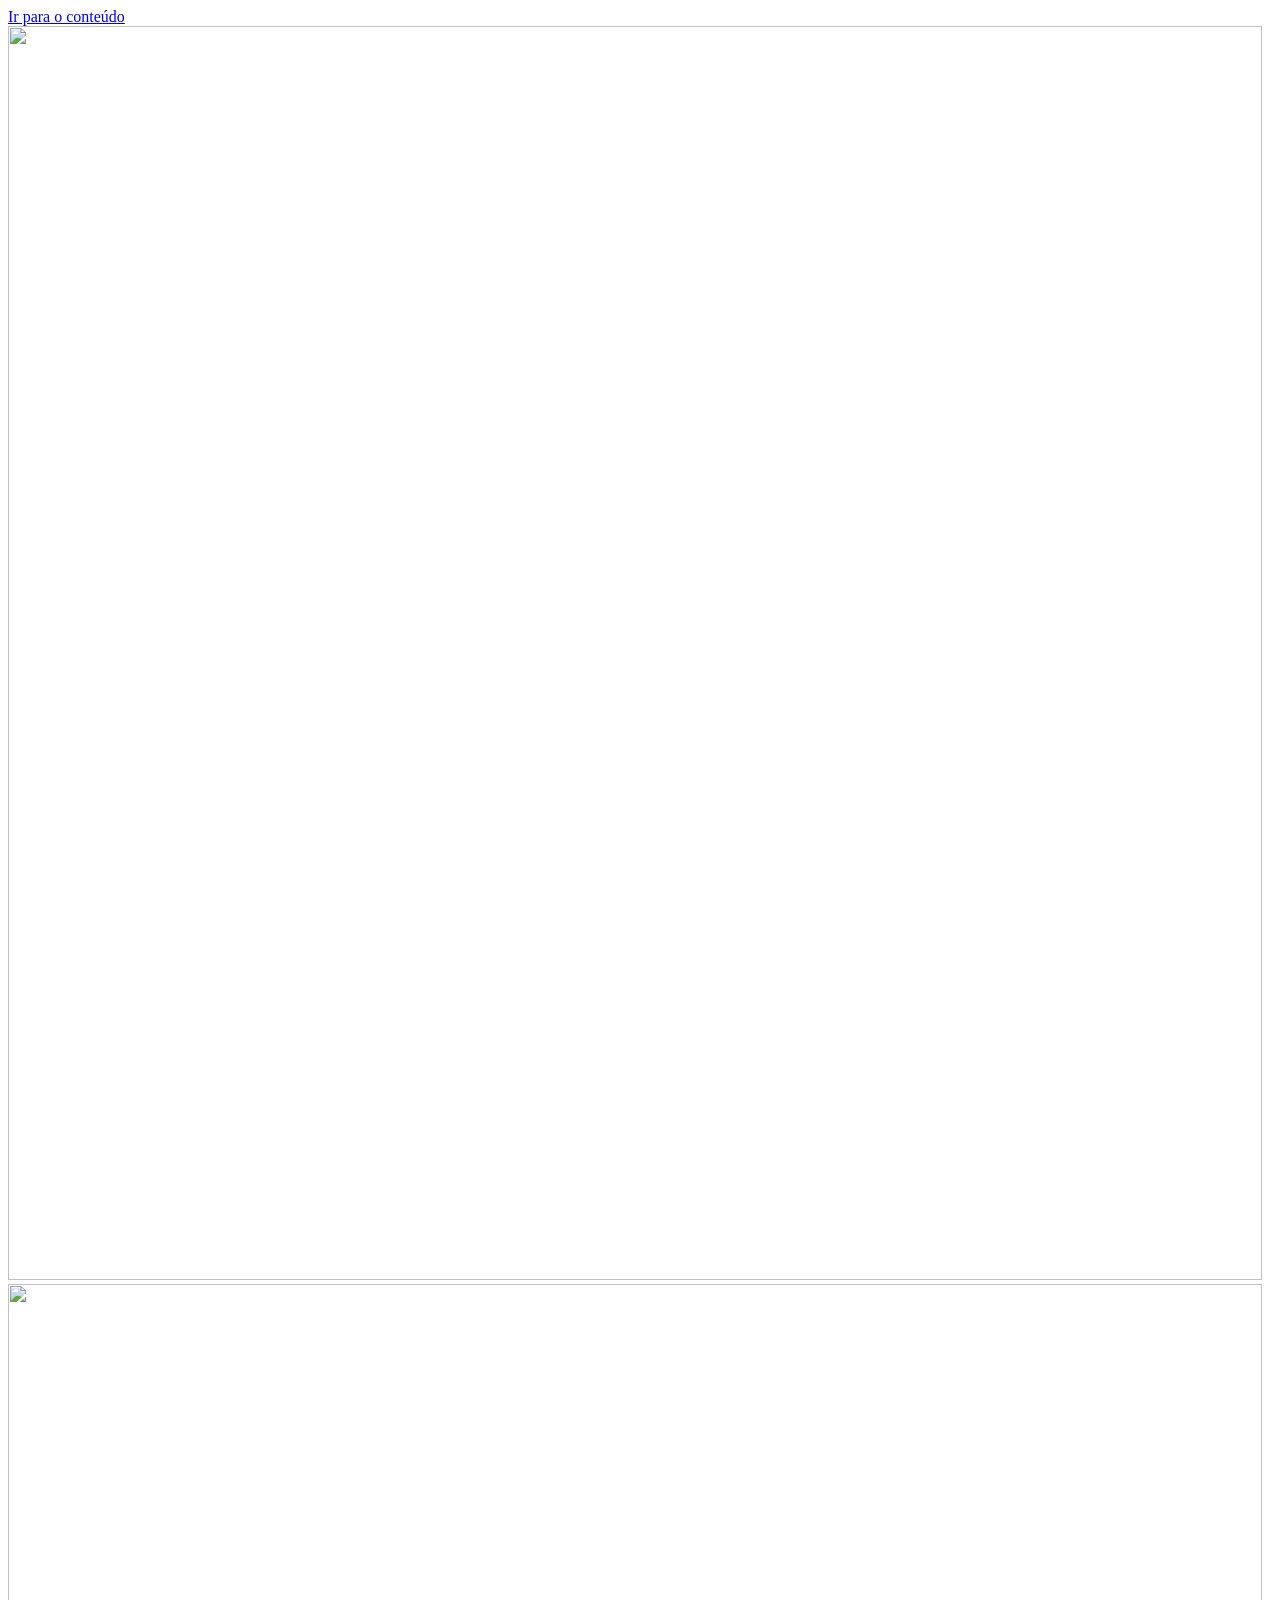
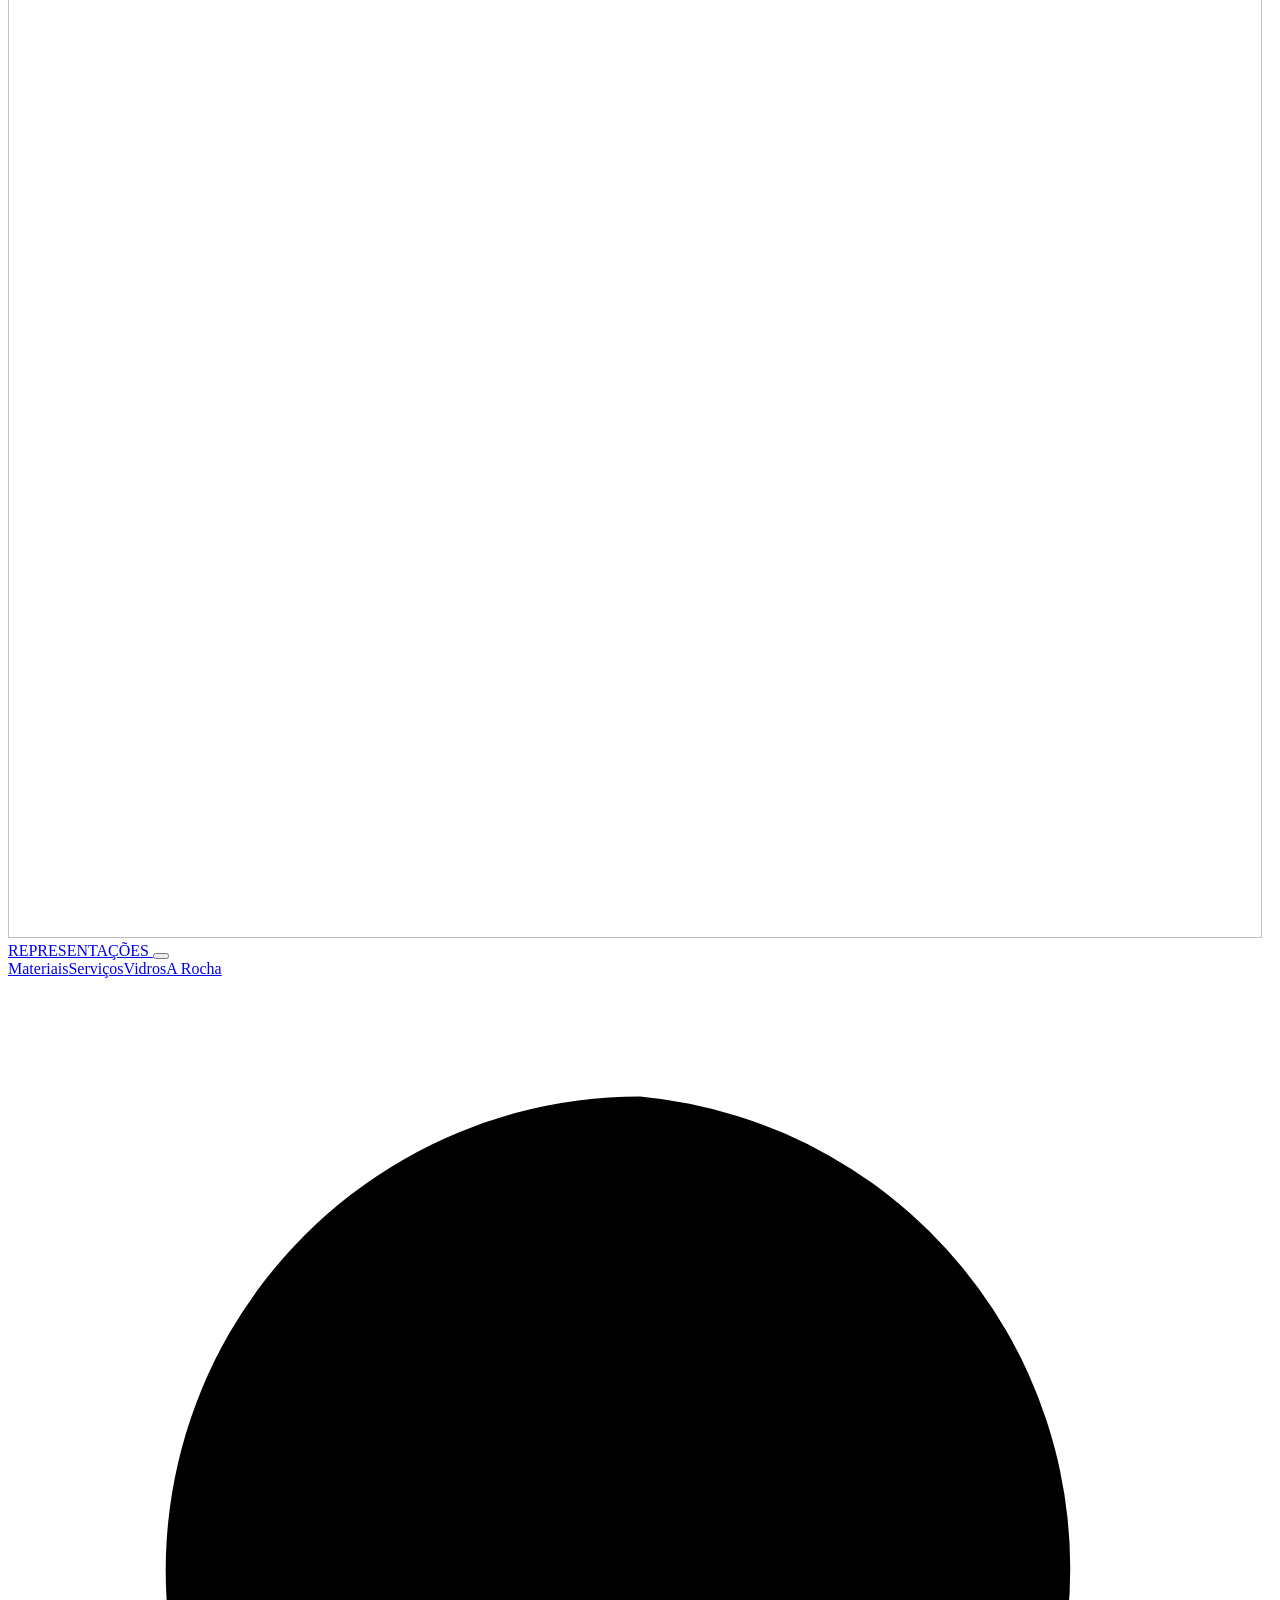
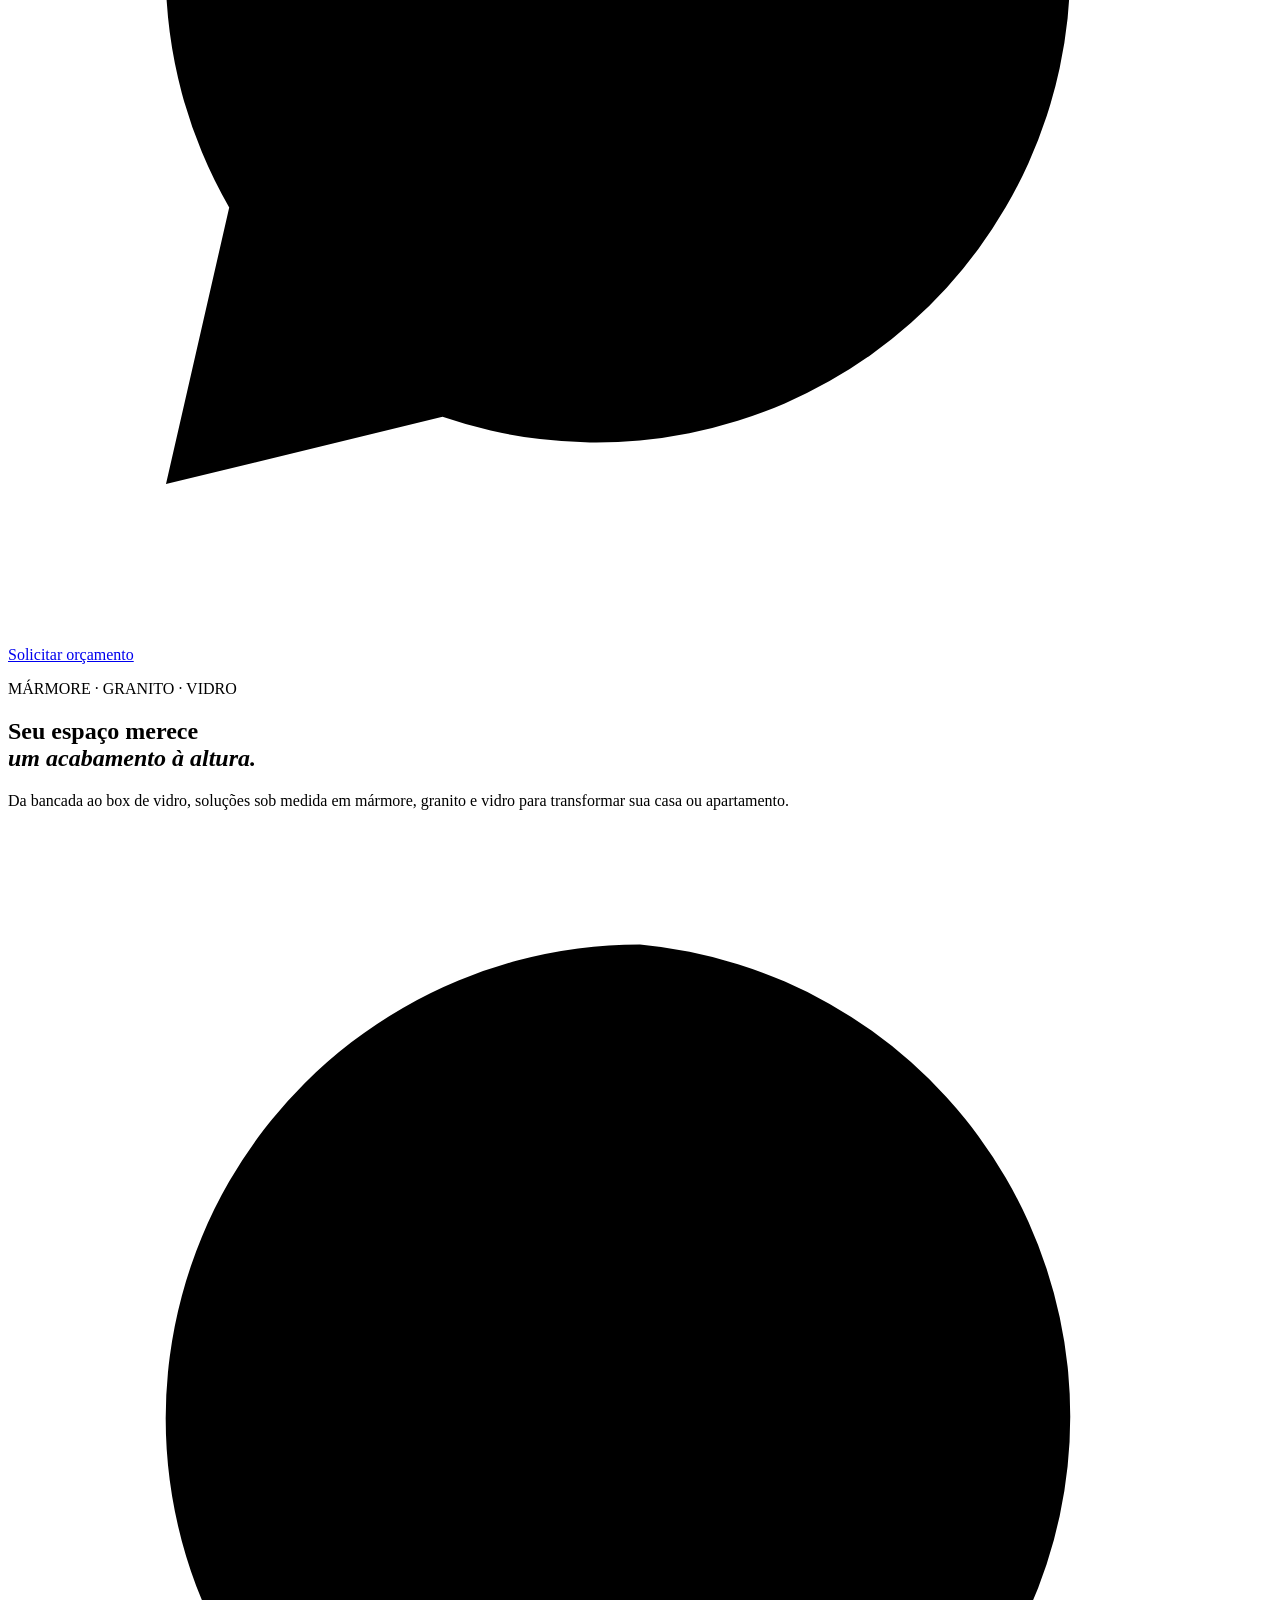
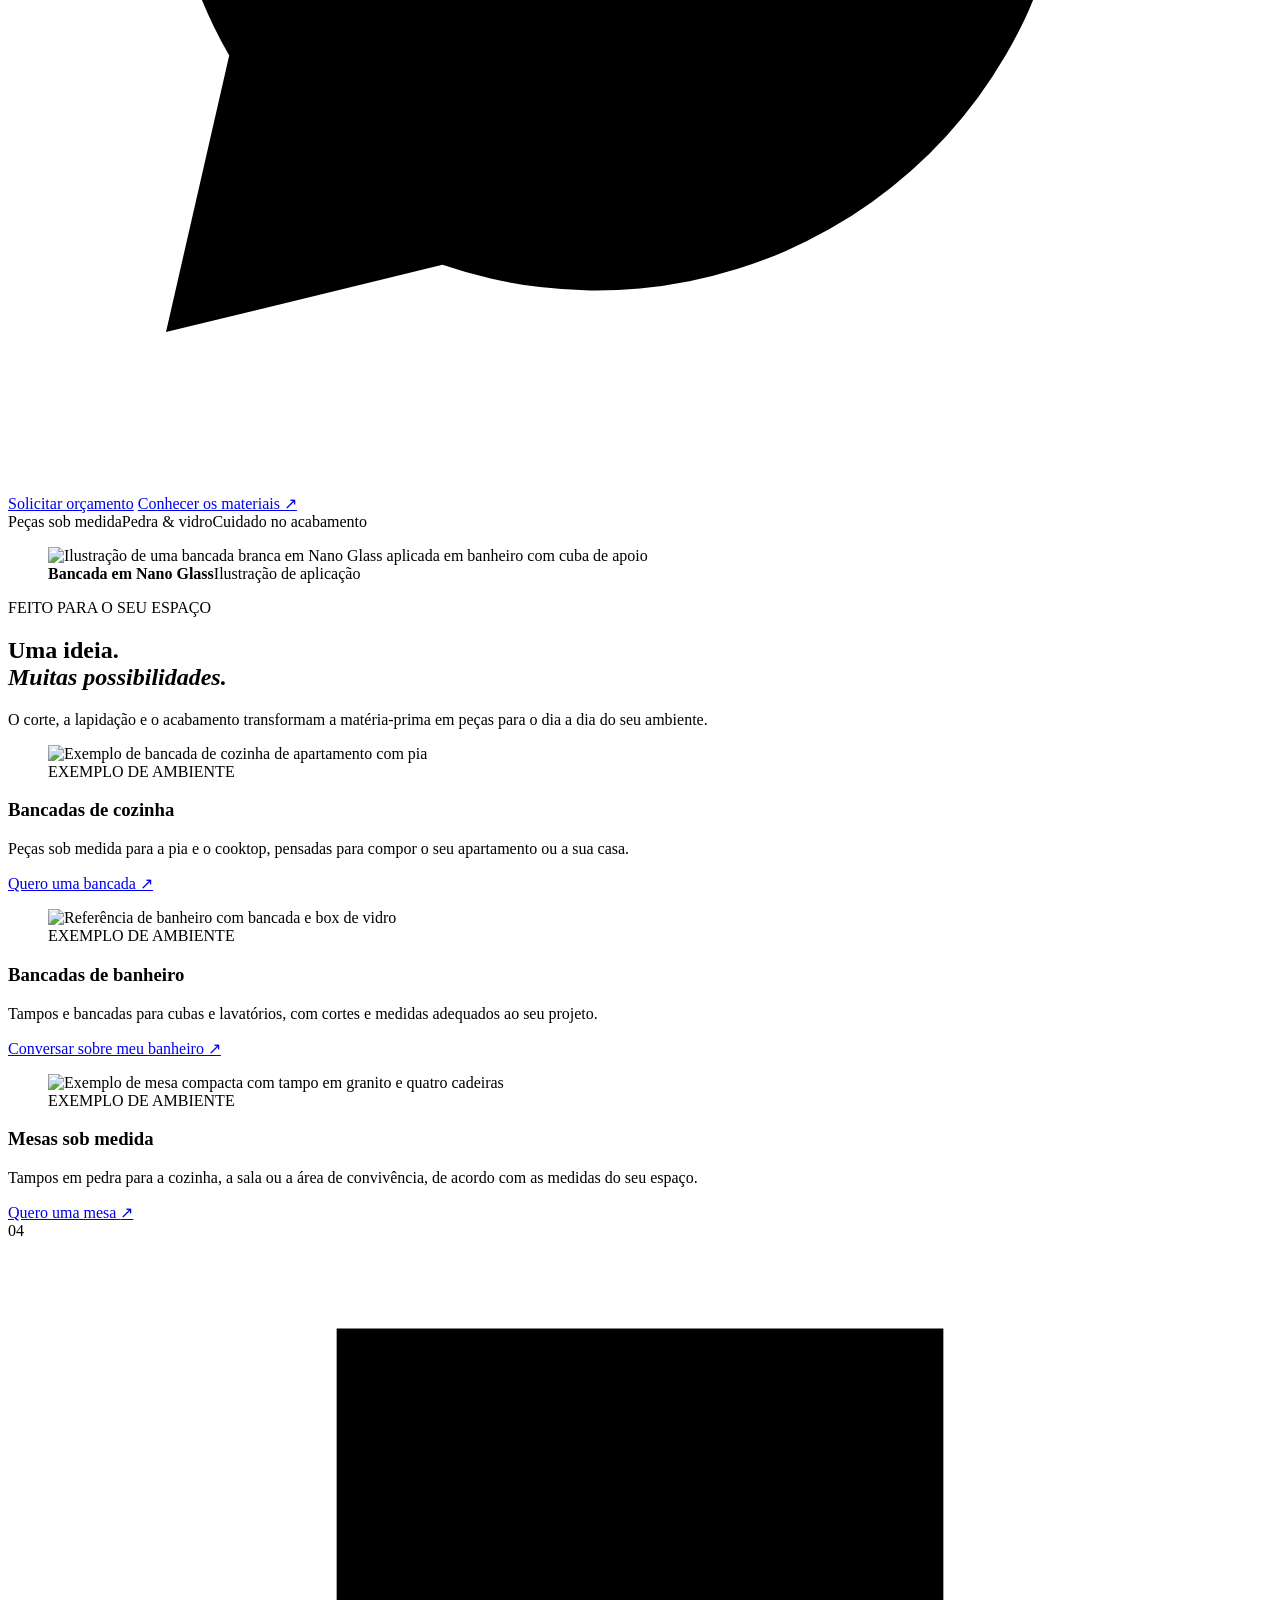
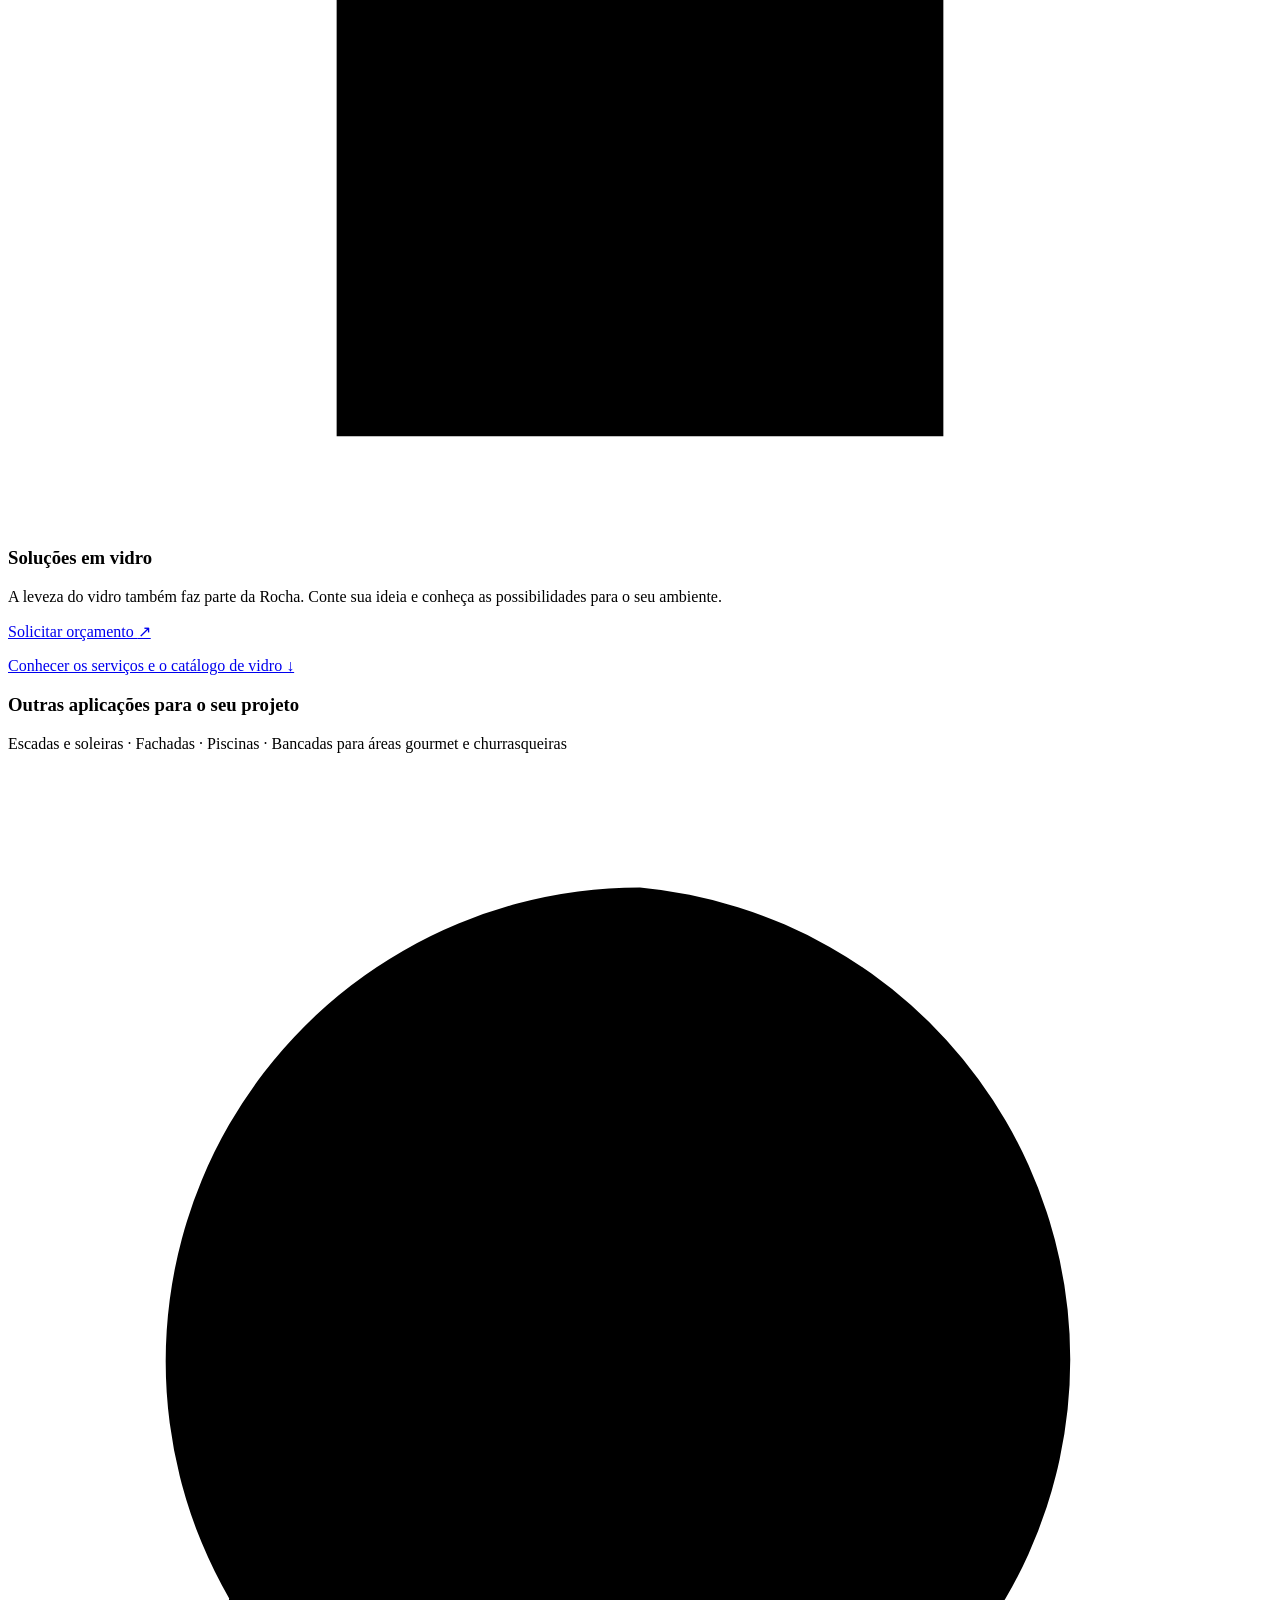
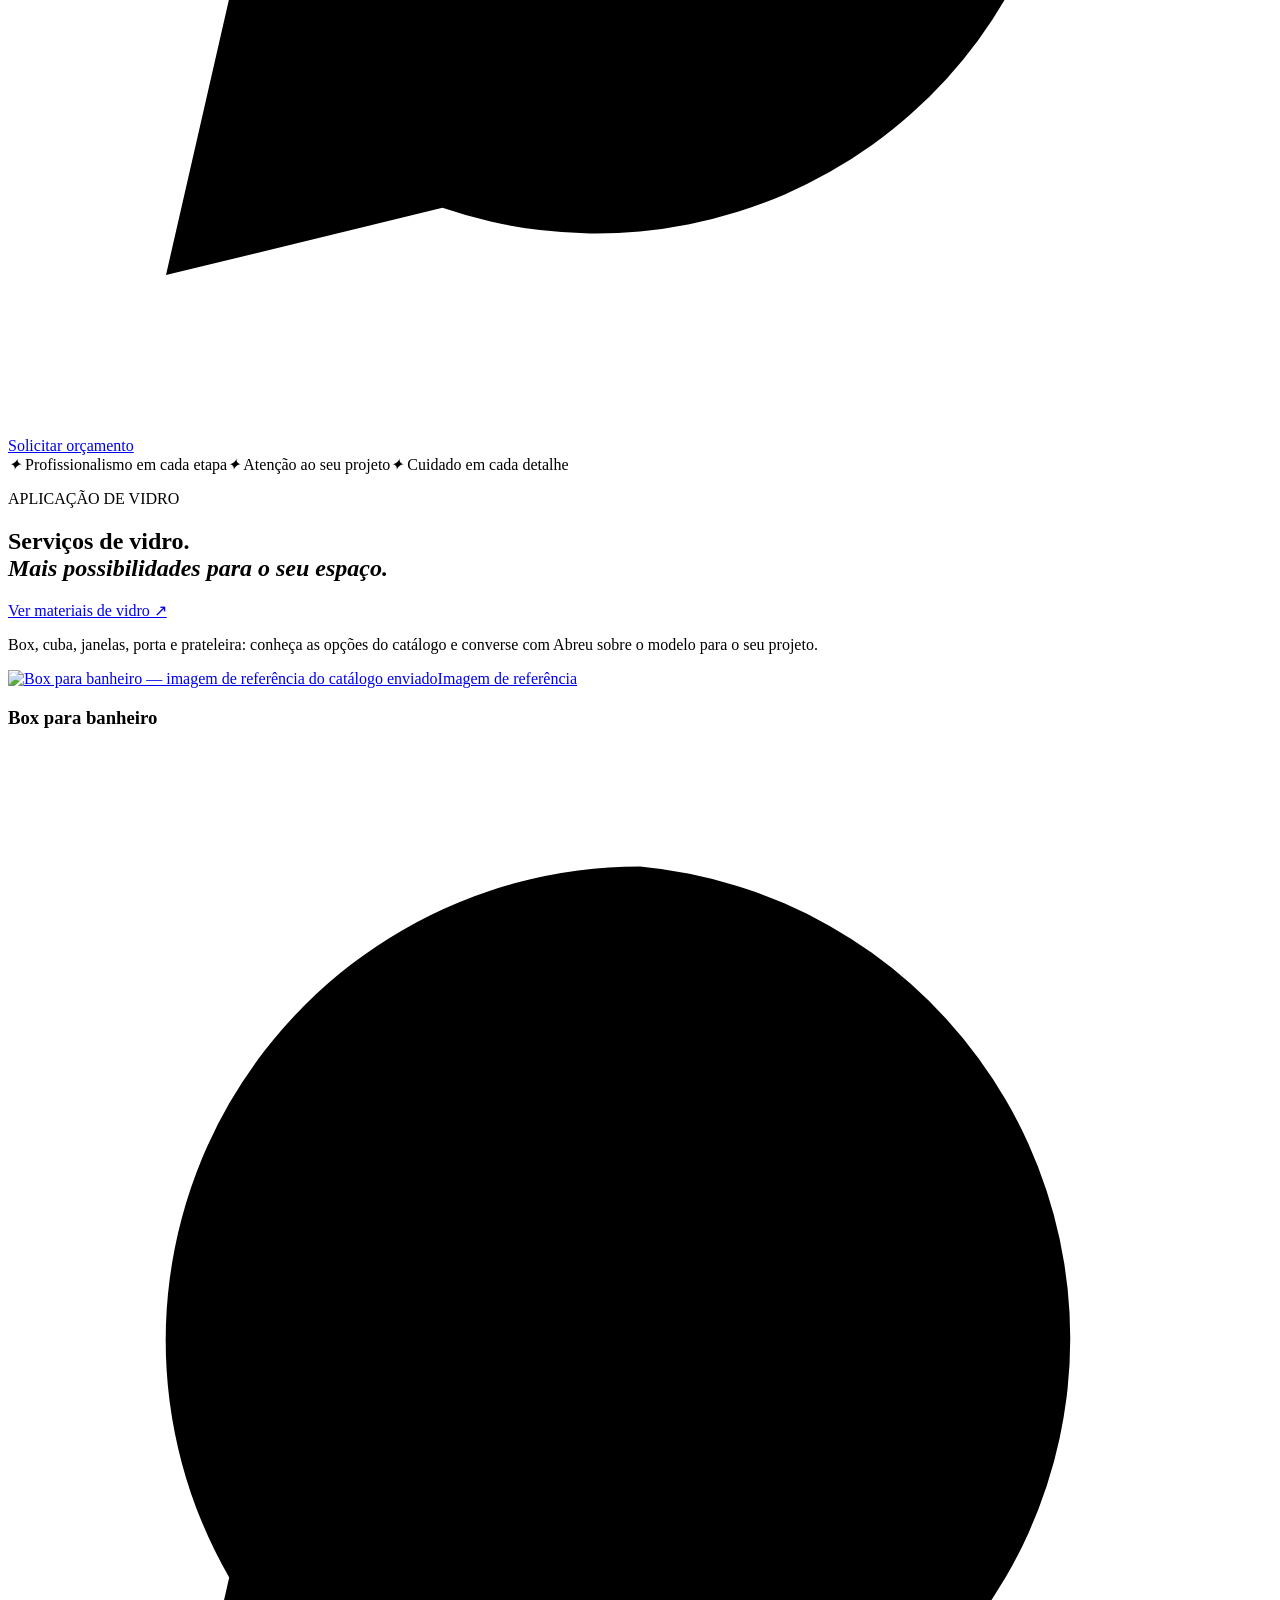
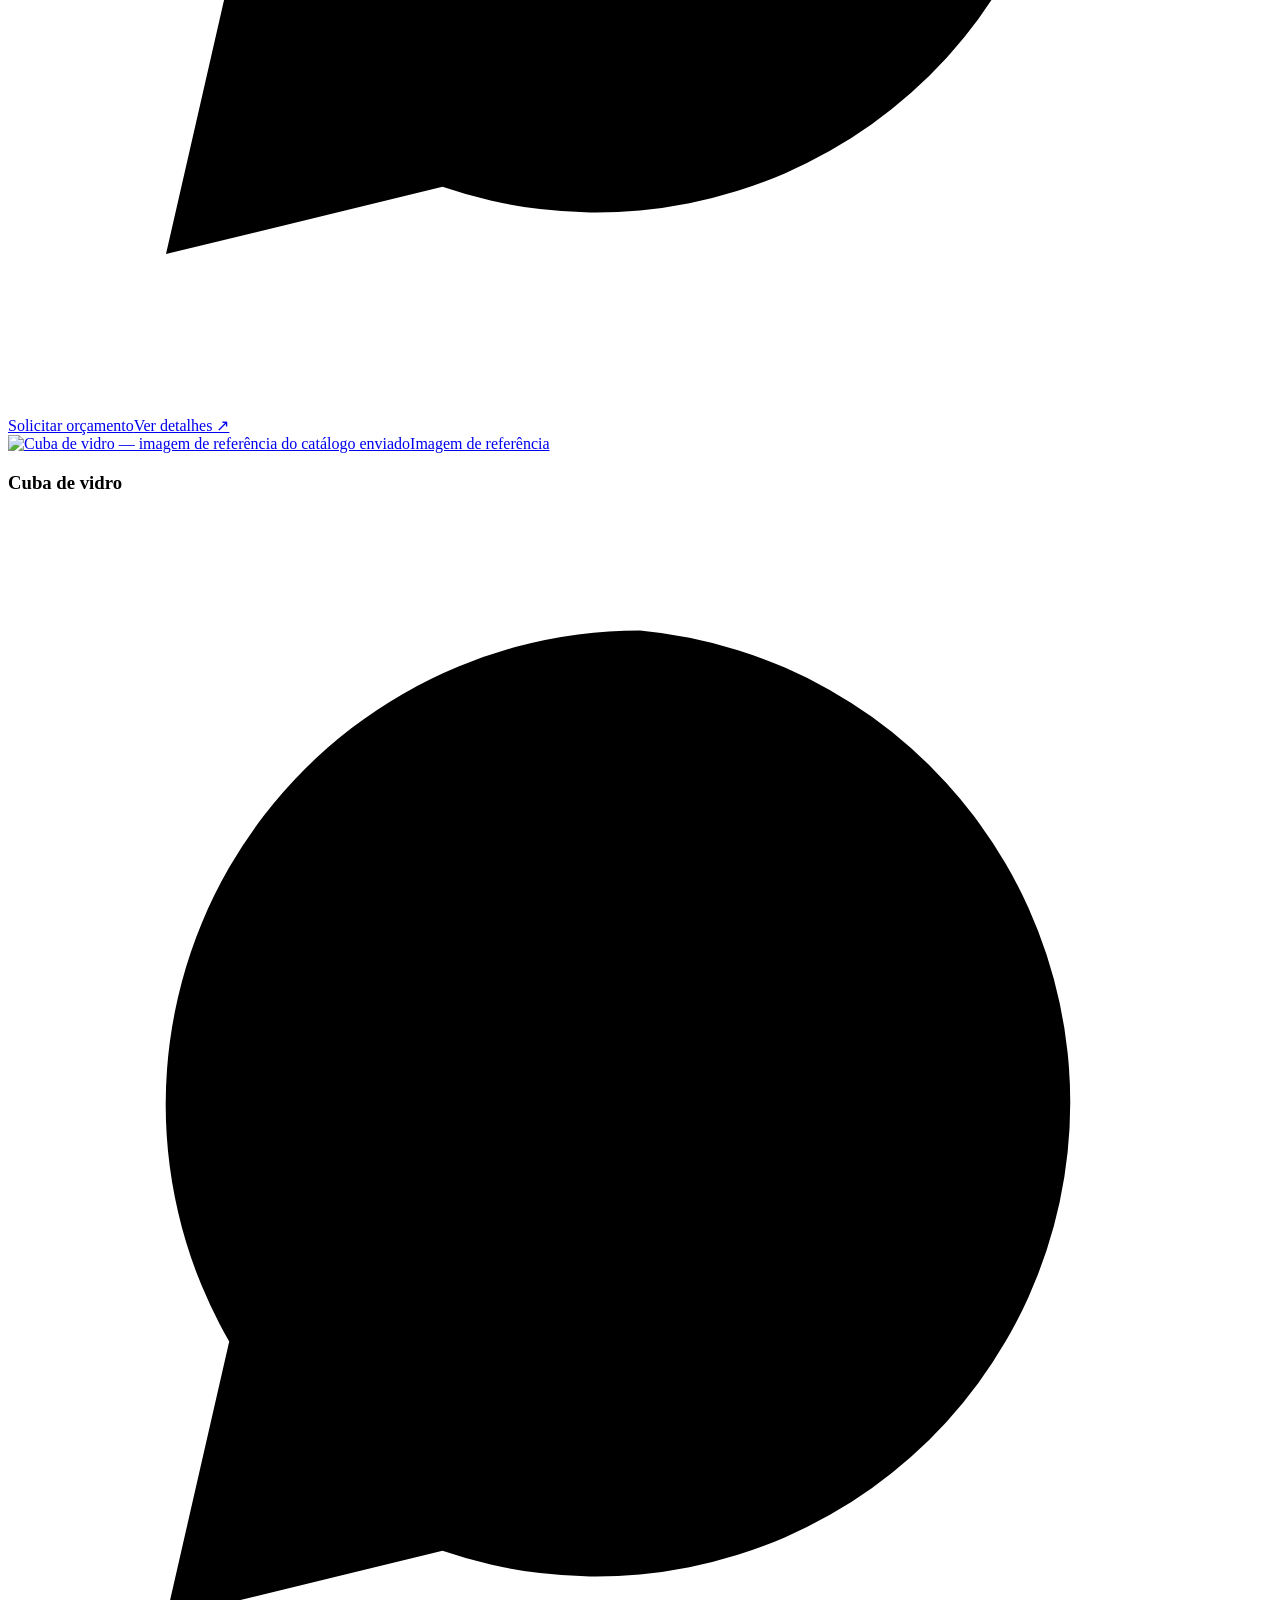
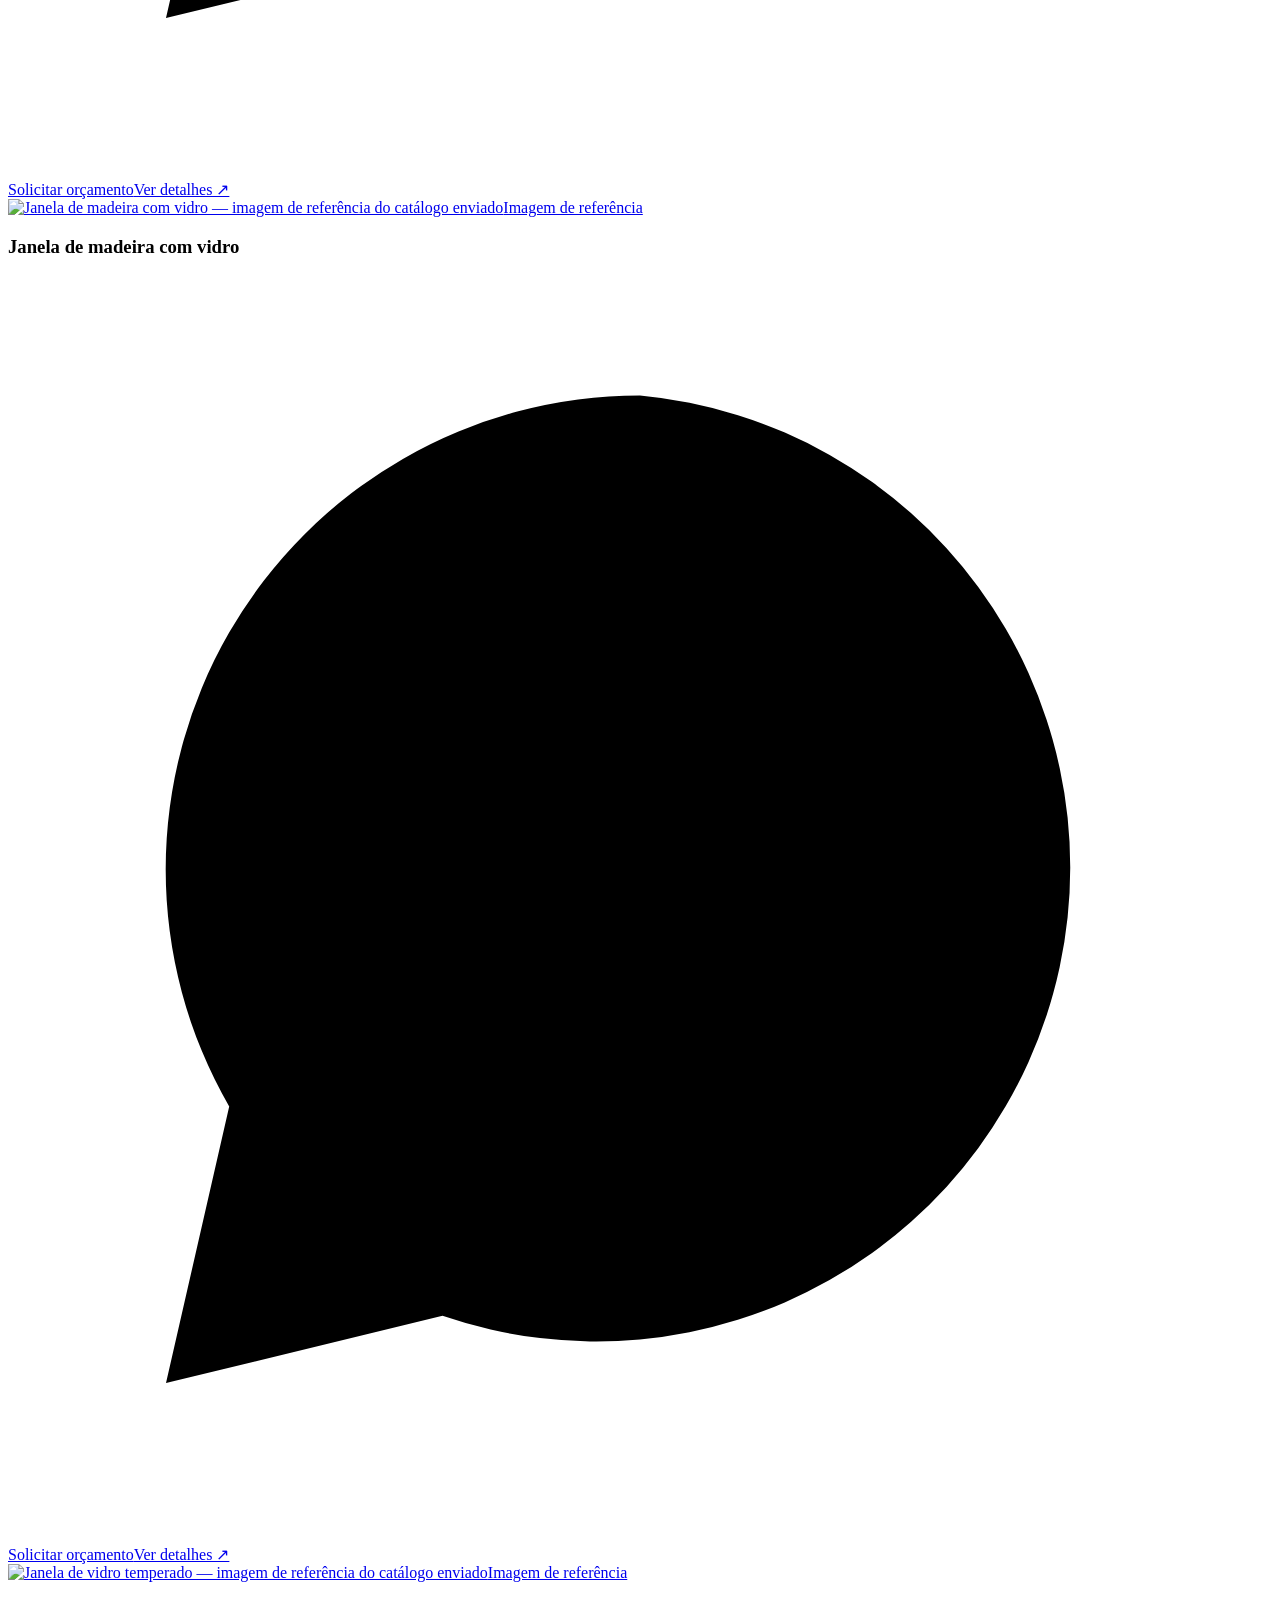
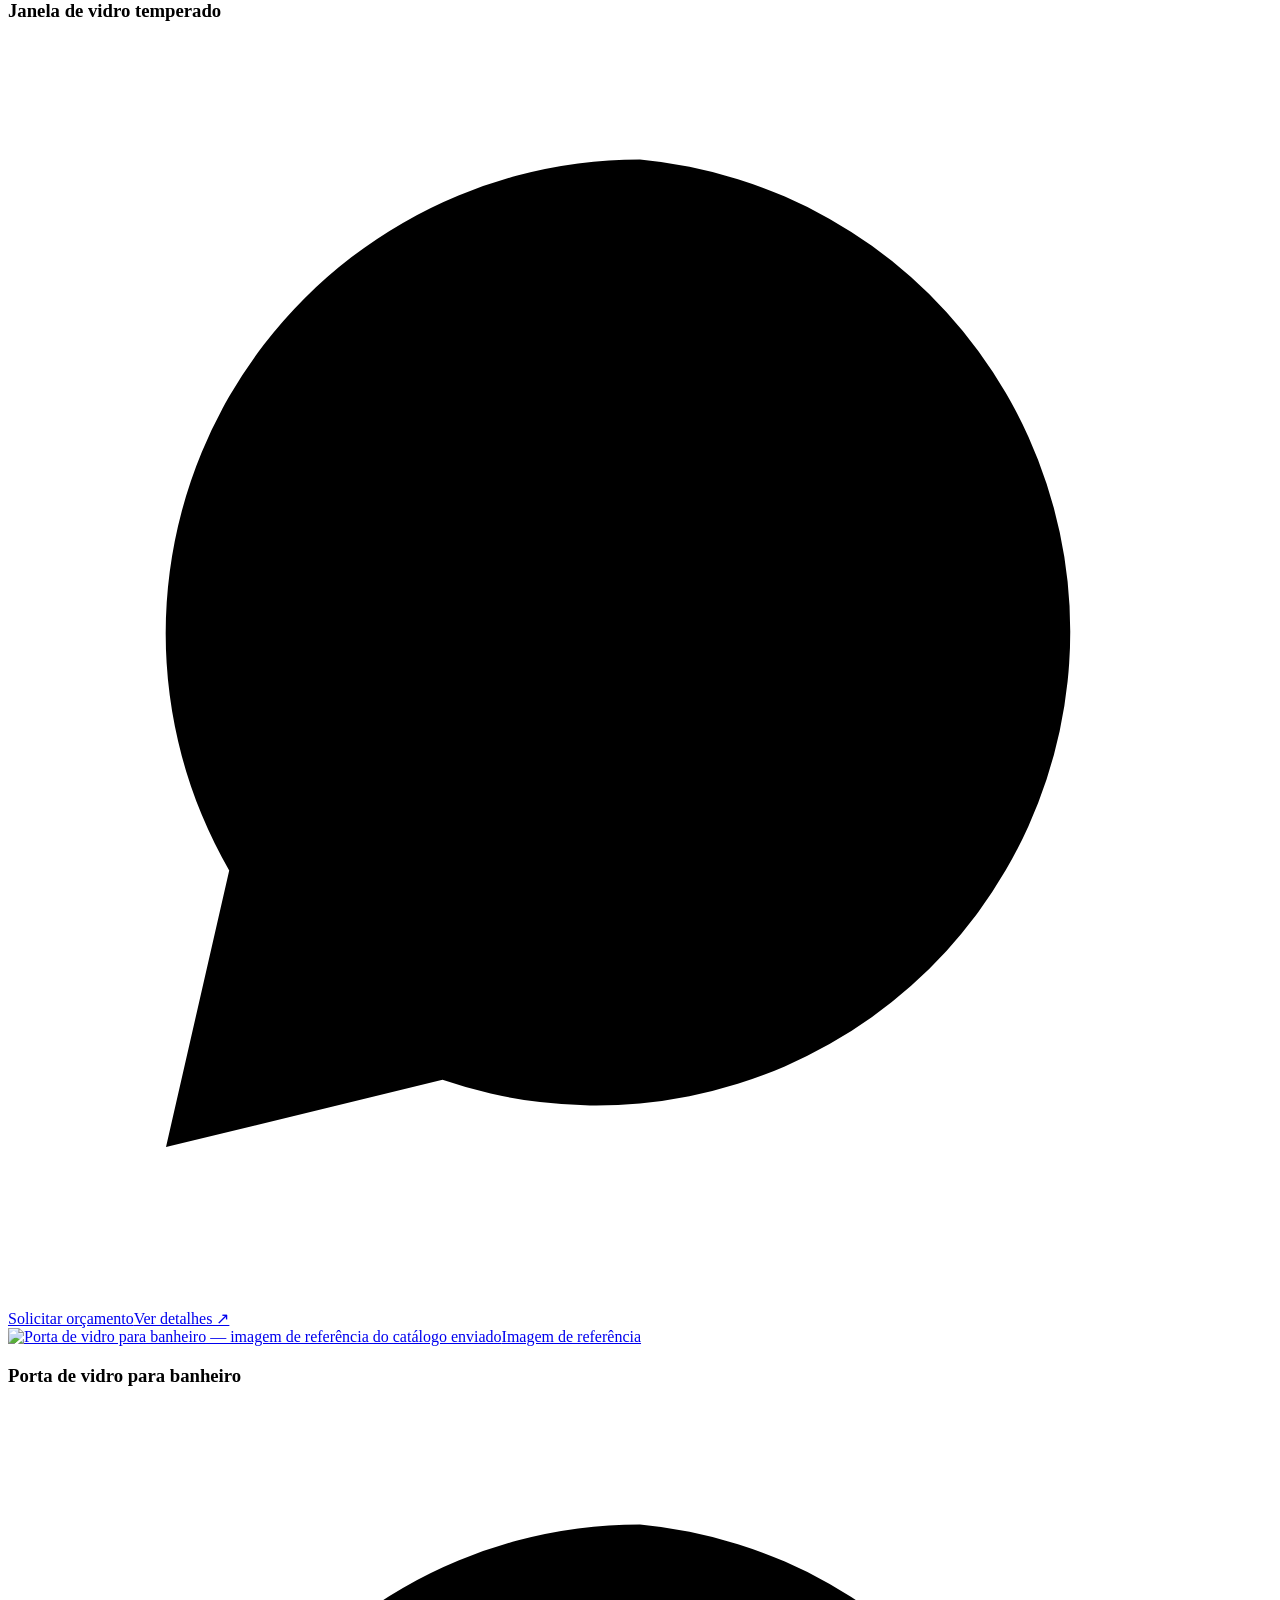
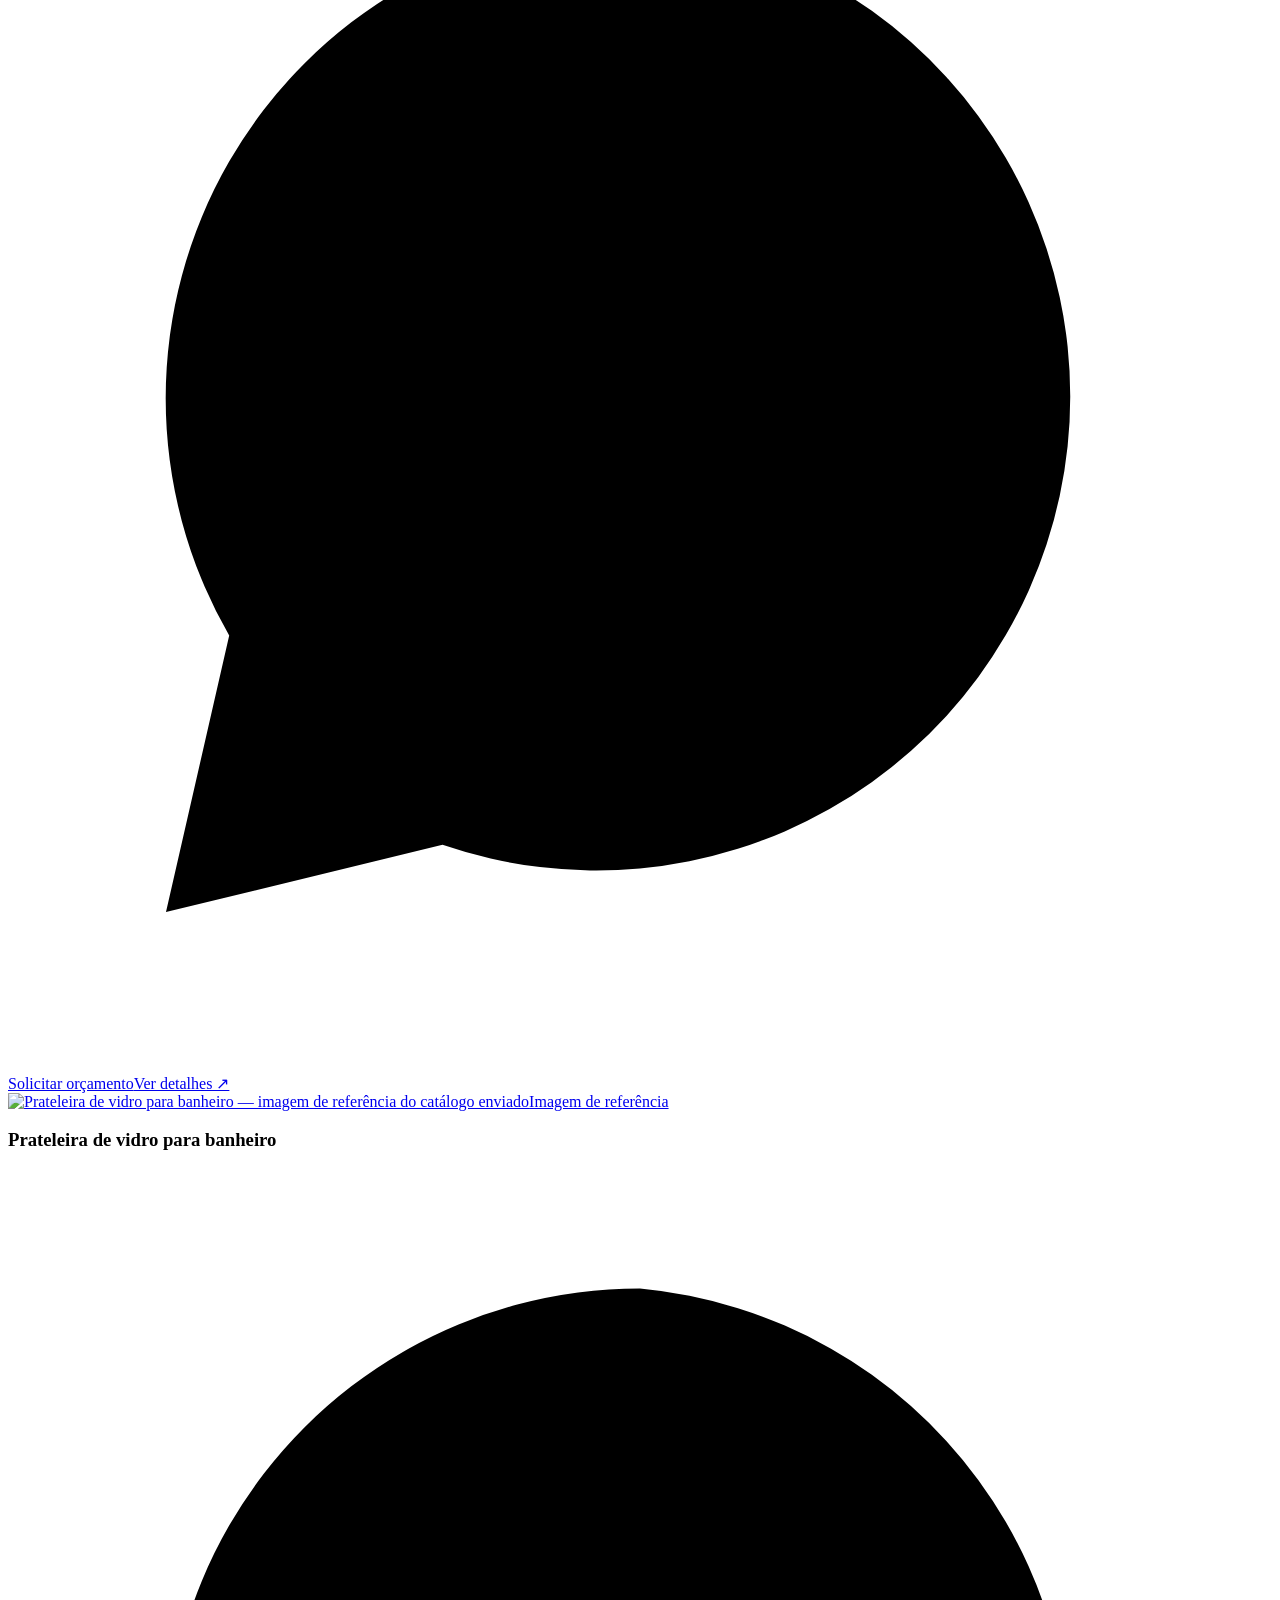
==== index.html @ 67143a3d "Importar versão 009 Rocha Representações: index.html" ====
<!doctype html>
<html lang="pt-BR">
<head>
  <meta charset="UTF-8">
  <meta name="viewport" content="width=device-width, initial-scale=1">
  <meta name="theme-color" content="#10171b">
  <meta name="rocha-version" content="009">
  <meta name="description" content="Rocha Representações: trabalhos com materiais de qualidade, sob medida para sua casa e apartamento. Mármore, granito, portas e janelas de vidro, box e guarda-corpos. Solicite sua cotação.">
  <meta property="og:title" content="Rocha Representações | Seu espaço merece um acabamento à altura">
  <meta property="og:description" content="Mármore, granito e vidro. Explore o catálogo e converse sobre o seu projeto pelo WhatsApp.">
  <meta property="og:type" content="website">
  <title>Rocha Representações | Seu espaço merece um acabamento à altura</title>
  <link rel="icon" href="assets/rocha-logo-transparente.png" type="image/png">
  <link rel="stylesheet" href="styles.css?v=009">
  <script src="catalog-data.js" defer></script>
  <script src="app.js" defer></script>
</head>
<body>
  <a class="skip-link" href="#conteudo">Ir para o conteúdo</a>
  <header class="site-header">
    <div class="container header-inner">
      <a class="brand" href="#inicio" aria-label="Rocha Representações, início">
        <span class="brand-symbol" aria-hidden="true"><img src="assets/rocha-logo-transparente.png" width="1254" height="1254" alt="" decoding="async"></span>
        <span class="brand-name"><span class="brand-word" aria-hidden="true"><img src="assets/rocha-logo-transparente.png" width="1254" height="1254" alt="" decoding="async"></span><span class="brand-caption">REPRESENTAÇÕES</span></span>
      </a>
      <button type="button" class="menu-toggle" aria-controls="navigation" aria-expanded="false" aria-label="Abrir menu"><span></span><span></span></button>
      <nav id="navigation" aria-label="Menu principal">
        <a href="materiais.html">Materiais</a><a href="#servicos">Serviços</a><a href="#servicos-vidro">Vidros</a><a href="#sobre">A Rocha</a>
        <a class="nav-quote button button-whatsapp" data-whatsapp href="https://wa.me/5586998338949?text=Ol%C3%A1%2C%20Abreu!%20Vim%20pelo%20site%20da%20Rocha%20Representa%C3%A7%C3%B5es%20e%20gostaria%20de%20solicitar%20um%20or%C3%A7amento." target="_blank" rel="noopener noreferrer"><svg class="whatsapp-icon" viewBox="0 0 32 32" aria-hidden="true"><path d="M16 3a12 12 0 0 0-10.4 18L4 28l7-1.7A12 12 0 1 0 16 3Z"/><path d="M11 9c-3 2 1 10 7 13 2 1 5-1 4-3l-4-2-2 2c-2-1-4-3-4-5l2-1-3-4Z"/></svg>Solicitar orçamento</a>
      </nav>
    </div>
  </header>

  <main id="conteudo">
    <section id="inicio" class="hero-section">
      <div class="hero container">
      <div class="hero-copy">
        <p class="eyebrow"><span class="line"></span> MÁRMORE · GRANITO · VIDRO</p>
        <h1 class="broad-headline">Seu espaço merece<br><em>um acabamento à altura.</em></h1>
        <p class="hero-description">Da bancada ao box de vidro, soluções sob medida em mármore, granito e vidro para transformar sua casa ou apartamento.</p>
        <div class="hero-actions">
          <a class="button button-gold button-whatsapp" data-whatsapp href="https://wa.me/5586998338949?text=Ol%C3%A1%2C%20Abreu!%20Vim%20pelo%20site%20da%20Rocha%20Representa%C3%A7%C3%B5es%20e%20gostaria%20de%20solicitar%20um%20or%C3%A7amento." target="_blank" rel="noopener noreferrer"><svg class="whatsapp-icon" viewBox="0 0 32 32" aria-hidden="true"><path d="M16 3a12 12 0 0 0-10.4 18L4 28l7-1.7A12 12 0 1 0 16 3Z"/><path d="M11 9c-3 2 1 10 7 13 2 1 5-1 4-3l-4-2-2 2c-2-1-4-3-4-5l2-1-3-4Z"/></svg>Solicitar orçamento</a>
          <a class="text-link" href="materiais.html">Conhecer os materiais <span aria-hidden="true">↗</span></a>
        </div>
        <div class="hero-notes"><span>Peças sob medida</span><span>Pedra &amp; vidro</span><span>Cuidado no acabamento</span></div>
      </div>
      <figure class="hero-figure hero-application">
        <img src="assets/aplicacao-nanoglass.png" width="1536" height="1024" fetchpriority="high" decoding="async" alt="Ilustração de uma bancada branca em Nano Glass aplicada em banheiro com cuba de apoio">
        <figcaption><strong>Bancada em Nano Glass</strong><span>Ilustração de aplicação</span></figcaption>
      </figure>
      </div>
    </section>


    <section id="servicos" class="services-section container">
      <div class="section-top"><div><p class="eyebrow">FEITO PARA O SEU ESPAÇO</p><h2>Uma ideia.<br><em>Muitas possibilidades.</em></h2></div><p>O corte, a lapidação e o acabamento transformam a matéria-prima em peças para o dia a dia do seu ambiente.</p></div>
      <div class="services-grid">
        <article class="service has-photo"><figure class="service-photo"><img src="assets/cozinha-simples.jpg" width="1200" height="1200" loading="lazy" alt="Exemplo de bancada de cozinha de apartamento com pia" decoding="async"><figcaption>EXEMPLO DE AMBIENTE</figcaption></figure><h3>Bancadas de cozinha</h3><p>Peças sob medida para a pia e o cooktop, pensadas para compor o seu apartamento ou a sua casa.</p><a data-whatsapp data-service="Bancada de cozinha" href="https://wa.me/5586998338949?text=Ol%C3%A1%2C%20Abreu!%20Vim%20pelo%20site%20da%20Rocha%20Representa%C3%A7%C3%B5es%20e%20gostaria%20de%20solicitar%20um%20or%C3%A7amento.%0ATipo%20de%20servi%C3%A7o%3A%20Bancada%20de%20cozinha" target="_blank" rel="noopener noreferrer">Quero uma bancada <span aria-hidden="true">↗</span></a></article>
        <article class="service has-photo"><figure class="service-photo"><img src="assets/vidro-box-preto.jpg" width="800" height="600" loading="lazy" alt="Referência de banheiro com bancada e box de vidro" decoding="async"><figcaption>EXEMPLO DE AMBIENTE</figcaption></figure><h3>Bancadas de banheiro</h3><p>Tampos e bancadas para cubas e lavatórios, com cortes e medidas adequados ao seu projeto.</p><a data-whatsapp data-service="Bancada de banheiro" href="https://wa.me/5586998338949?text=Ol%C3%A1%2C%20Abreu!%20Vim%20pelo%20site%20da%20Rocha%20Representa%C3%A7%C3%B5es%20e%20gostaria%20de%20solicitar%20um%20or%C3%A7amento.%0ATipo%20de%20servi%C3%A7o%3A%20Bancada%20de%20banheiro" target="_blank" rel="noopener noreferrer">Conversar sobre meu banheiro <span aria-hidden="true">↗</span></a></article>
        <article class="service has-photo"><figure class="service-photo"><img src="assets/mesa-simples.jpg" width="800" height="600" loading="lazy" alt="Exemplo de mesa compacta com tampo em granito e quatro cadeiras" decoding="async"><figcaption>EXEMPLO DE AMBIENTE</figcaption></figure><h3>Mesas sob medida</h3><p>Tampos em pedra para a cozinha, a sala ou a área de convivência, de acordo com as medidas do seu espaço.</p><a data-whatsapp data-service="Mesa" href="https://wa.me/5586998338949?text=Ol%C3%A1%2C%20Abreu!%20Vim%20pelo%20site%20da%20Rocha%20Representa%C3%A7%C3%B5es%20e%20gostaria%20de%20solicitar%20um%20or%C3%A7amento.%0ATipo%20de%20servi%C3%A7o%3A%20Mesa" target="_blank" rel="noopener noreferrer">Quero uma mesa <span aria-hidden="true">↗</span></a></article>
        <article class="service service-glass"><span class="service-number">04</span><svg viewBox="0 0 100 70" aria-hidden="true"><path d="M26 7h48v56H26zM35 7v56m30-49L43 36m22-10L43 48m-7 8h4"/></svg><h3>Soluções em vidro</h3><p>A leveza do vidro também faz parte da Rocha. Conte sua ideia e conheça as possibilidades para o seu ambiente.</p><a data-whatsapp data-service="Vidro" href="https://wa.me/5586998338949?text=Ol%C3%A1%2C%20Abreu!%20Vim%20pelo%20site%20da%20Rocha%20Representa%C3%A7%C3%B5es%20e%20gostaria%20de%20solicitar%20um%20or%C3%A7amento.%0ATipo%20de%20servi%C3%A7o%3A%20Vidro" target="_blank" rel="noopener noreferrer">Solicitar orçamento <span aria-hidden="true">↗</span></a></article>
      </div>
      <p class="services-glass-shortcut"><a class="text-link" href="#servicos-vidro">Conhecer os serviços e o catálogo de vidro ↓</a></p><div class="other-services"><h3>Outras aplicações para o seu projeto</h3><p>Escadas e soleiras · Fachadas · Piscinas · Bancadas para áreas gourmet e churrasqueiras</p><a class="button button-whatsapp" data-whatsapp data-service="Outras aplicações em pedra" href="https://wa.me/5586998338949?text=Ol%C3%A1%2C%20Abreu!%20Vim%20pelo%20site%20da%20Rocha%20Representa%C3%A7%C3%B5es%20e%20gostaria%20de%20solicitar%20um%20or%C3%A7amento.%0ATipo%20de%20servi%C3%A7o%3A%20Outras%20aplica%C3%A7%C3%B5es%20em%20pedra" target="_blank" rel="noopener noreferrer"><svg class="whatsapp-icon" viewBox="0 0 32 32" aria-hidden="true"><path d="M16 3a12 12 0 0 0-10.4 18L4 28l7-1.7A12 12 0 1 0 16 3Z"/><path d="M11 9c-3 2 1 10 7 13 2 1 5-1 4-3l-4-2-2 2c-2-1-4-3-4-5l2-1-3-4Z"/></svg>Solicitar orçamento</a></div>
      <div class="attributes"><span><i aria-hidden="true">✦</i> Profissionalismo em cada etapa</span><span><i aria-hidden="true">✦</i> Atenção ao seu projeto</span><span><i aria-hidden="true">✦</i> Cuidado em cada detalhe</span></div>
    </section>


    <section id="servicos-vidro" class="glass-services-section section-light" aria-labelledby="glass-services-title">
      <div class="container">
        <div class="section-top"><div><p class="eyebrow">APLICAÇÃO DE VIDRO</p><h2 id="glass-services-title">Serviços de vidro.<br><em>Mais possibilidades para o seu espaço.</em></h2></div><a class="text-link" href="materiais.html#vidros">Ver materiais de vidro ↗</a></div>
        <p class="glass-services-intro">Box, cuba, janelas, porta e prateleira: conheça as opções do catálogo e converse com Abreu sobre o modelo para o seu projeto.</p>
        <div class="glass-services-grid"><article class="glass-service-card" data-glass-service="vidro-catalogo-box-banheiro"><a class="glass-service-preview" href="materiais.html#vidro-catalogo-box-banheiro" aria-label="Ver detalhes de Box para banheiro"><img src="assets/vidro-catalogo-box-banheiro.jpg" width="333" height="500" loading="lazy" decoding="async" alt="Box para banheiro — imagem de referência do catálogo enviado"><span>Imagem de referência</span></a><div class="glass-service-copy"><h3>Box para banheiro</h3><a class="button button-whatsapp" data-whatsapp data-service="Box para banheiro" data-material="Vidro" href="https://wa.me/5586998338949?text=Ol%C3%A1%2C%20Abreu%21%20Vim%20pelo%20site%20da%20Rocha%20Representa%C3%A7%C3%B5es%20e%20gostaria%20de%20solicitar%20um%20or%C3%A7amento.%0ATipo%20de%20servi%C3%A7o%3A%20Box%20para%20banheiro%0AMaterial%3A%20Vidro" target="_blank" rel="noopener noreferrer"><svg class="whatsapp-icon" viewBox="0 0 32 32" aria-hidden="true"><path d="M16 3a12 12 0 0 0-10.4 18L4 28l7-1.7A12 12 0 1 0 16 3Z"/><path d="M11 9c-3 2 1 10 7 13 2 1 5-1 4-3l-4-2-2 2c-2-1-4-3-4-5l2-1-3-4Z"/></svg>Solicitar orçamento</a><a class="text-link" href="materiais.html#vidro-catalogo-box-banheiro">Ver detalhes ↗</a></div></article><article class="glass-service-card" data-glass-service="vidro-catalogo-cuba-vidro"><a class="glass-service-preview" href="materiais.html#vidro-catalogo-cuba-vidro" aria-label="Ver detalhes de Cuba de vidro"><img src="assets/vidro-catalogo-cuba-vidro.jpg" width="463" height="463" loading="lazy" decoding="async" alt="Cuba de vidro — imagem de referência do catálogo enviado"><span>Imagem de referência</span></a><div class="glass-service-copy"><h3>Cuba de vidro</h3><a class="button button-whatsapp" data-whatsapp data-service="Cuba de vidro" data-material="Vidro" href="https://wa.me/5586998338949?text=Ol%C3%A1%2C%20Abreu%21%20Vim%20pelo%20site%20da%20Rocha%20Representa%C3%A7%C3%B5es%20e%20gostaria%20de%20solicitar%20um%20or%C3%A7amento.%0ATipo%20de%20servi%C3%A7o%3A%20Cuba%20de%20vidro%0AMaterial%3A%20Vidro" target="_blank" rel="noopener noreferrer"><svg class="whatsapp-icon" viewBox="0 0 32 32" aria-hidden="true"><path d="M16 3a12 12 0 0 0-10.4 18L4 28l7-1.7A12 12 0 1 0 16 3Z"/><path d="M11 9c-3 2 1 10 7 13 2 1 5-1 4-3l-4-2-2 2c-2-1-4-3-4-5l2-1-3-4Z"/></svg>Solicitar orçamento</a><a class="text-link" href="materiais.html#vidro-catalogo-cuba-vidro">Ver detalhes ↗</a></div></article><article class="glass-service-card" data-glass-service="vidro-catalogo-janela-madeira-vidro"><a class="glass-service-preview" href="materiais.html#vidro-catalogo-janela-madeira-vidro" aria-label="Ver detalhes de Janela de madeira com vidro"><img src="assets/vidro-catalogo-janela-madeira-vidro.jpg" width="400" height="400" loading="lazy" decoding="async" alt="Janela de madeira com vidro — imagem de referência do catálogo enviado"><span>Imagem de referência</span></a><div class="glass-service-copy"><h3>Janela de madeira com vidro</h3><a class="button button-whatsapp" data-whatsapp data-service="Janela de madeira com vidro" data-material="Vidro" href="https://wa.me/5586998338949?text=Ol%C3%A1%2C%20Abreu%21%20Vim%20pelo%20site%20da%20Rocha%20Representa%C3%A7%C3%B5es%20e%20gostaria%20de%20solicitar%20um%20or%C3%A7amento.%0ATipo%20de%20servi%C3%A7o%3A%20Janela%20de%20madeira%20com%20vidro%0AMaterial%3A%20Vidro" target="_blank" rel="noopener noreferrer"><svg class="whatsapp-icon" viewBox="0 0 32 32" aria-hidden="true"><path d="M16 3a12 12 0 0 0-10.4 18L4 28l7-1.7A12 12 0 1 0 16 3Z"/><path d="M11 9c-3 2 1 10 7 13 2 1 5-1 4-3l-4-2-2 2c-2-1-4-3-4-5l2-1-3-4Z"/></svg>Solicitar orçamento</a><a class="text-link" href="materiais.html#vidro-catalogo-janela-madeira-vidro">Ver detalhes ↗</a></div></article><article class="glass-service-card" data-glass-service="vidro-catalogo-janela-vidro-temperado"><a class="glass-service-preview" href="materiais.html#vidro-catalogo-janela-vidro-temperado" aria-label="Ver detalhes de Janela de vidro temperado"><img src="assets/vidro-catalogo-janela-vidro-temperado.jpg" width="500" height="375" loading="lazy" decoding="async" alt="Janela de vidro temperado — imagem de referência do catálogo enviado"><span>Imagem de referência</span></a><div class="glass-service-copy"><h3>Janela de vidro temperado</h3><a class="button button-whatsapp" data-whatsapp data-service="Janela de vidro temperado" data-material="Vidro" href="https://wa.me/5586998338949?text=Ol%C3%A1%2C%20Abreu%21%20Vim%20pelo%20site%20da%20Rocha%20Representa%C3%A7%C3%B5es%20e%20gostaria%20de%20solicitar%20um%20or%C3%A7amento.%0ATipo%20de%20servi%C3%A7o%3A%20Janela%20de%20vidro%20temperado%0AMaterial%3A%20Vidro" target="_blank" rel="noopener noreferrer"><svg class="whatsapp-icon" viewBox="0 0 32 32" aria-hidden="true"><path d="M16 3a12 12 0 0 0-10.4 18L4 28l7-1.7A12 12 0 1 0 16 3Z"/><path d="M11 9c-3 2 1 10 7 13 2 1 5-1 4-3l-4-2-2 2c-2-1-4-3-4-5l2-1-3-4Z"/></svg>Solicitar orçamento</a><a class="text-link" href="materiais.html#vidro-catalogo-janela-vidro-temperado">Ver detalhes ↗</a></div></article><article class="glass-service-card" data-glass-service="vidro-catalogo-porta-vidro-banheiro"><a class="glass-service-preview" href="materiais.html#vidro-catalogo-porta-vidro-banheiro" aria-label="Ver detalhes de Porta de vidro para banheiro"><img src="assets/vidro-catalogo-porta-vidro-banheiro.jpg" width="500" height="292" loading="lazy" decoding="async" alt="Porta de vidro para banheiro — imagem de referência do catálogo enviado"><span>Imagem de referência</span></a><div class="glass-service-copy"><h3>Porta de vidro para banheiro</h3><a class="button button-whatsapp" data-whatsapp data-service="Porta de vidro para banheiro" data-material="Vidro" href="https://wa.me/5586998338949?text=Ol%C3%A1%2C%20Abreu%21%20Vim%20pelo%20site%20da%20Rocha%20Representa%C3%A7%C3%B5es%20e%20gostaria%20de%20solicitar%20um%20or%C3%A7amento.%0ATipo%20de%20servi%C3%A7o%3A%20Porta%20de%20vidro%20para%20banheiro%0AMaterial%3A%20Vidro" target="_blank" rel="noopener noreferrer"><svg class="whatsapp-icon" viewBox="0 0 32 32" aria-hidden="true"><path d="M16 3a12 12 0 0 0-10.4 18L4 28l7-1.7A12 12 0 1 0 16 3Z"/><path d="M11 9c-3 2 1 10 7 13 2 1 5-1 4-3l-4-2-2 2c-2-1-4-3-4-5l2-1-3-4Z"/></svg>Solicitar orçamento</a><a class="text-link" href="materiais.html#vidro-catalogo-porta-vidro-banheiro">Ver detalhes ↗</a></div></article><article class="glass-service-card" data-glass-service="vidro-catalogo-prateleira-vidro-banheiro"><a class="glass-service-preview" href="materiais.html#vidro-catalogo-prateleira-vidro-banheiro" aria-label="Ver detalhes de Prateleira de vidro para banheiro"><img src="assets/vidro-catalogo-prateleira-vidro-banheiro.jpg" width="334" height="500" loading="lazy" decoding="async" alt="Prateleira de vidro para banheiro — imagem de referência do catálogo enviado"><span>Imagem de referência</span></a><div class="glass-service-copy"><h3>Prateleira de vidro para banheiro</h3><a class="button button-whatsapp" data-whatsapp data-service="Prateleira de vidro para banheiro" data-material="Vidro" href="https://wa.me/5586998338949?text=Ol%C3%A1%2C%20Abreu%21%20Vim%20pelo%20site%20da%20Rocha%20Representa%C3%A7%C3%B5es%20e%20gostaria%20de%20solicitar%20um%20or%C3%A7amento.%0ATipo%20de%20servi%C3%A7o%3A%20Prateleira%20de%20vidro%20para%20banheiro%0AMaterial%3A%20Vidro" target="_blank" rel="noopener noreferrer"><svg class="whatsapp-icon" viewBox="0 0 32 32" aria-hidden="true"><path d="M16 3a12 12 0 0 0-10.4 18L4 28l7-1.7A12 12 0 1 0 16 3Z"/><path d="M11 9c-3 2 1 10 7 13 2 1 5-1 4-3l-4-2-2 2c-2-1-4-3-4-5l2-1-3-4Z"/></svg>Solicitar orçamento</a><a class="text-link" href="materiais.html#vidro-catalogo-prateleira-vidro-banheiro">Ver detalhes ↗</a></div></article></div>
        <div class="glass-catalog-footer"><p>Fotografias de referência do catálogo enviado: Vidros Cristal Center.</p><a class="text-link" href="catalogos/catalogo-vidros.html">Abrir catálogo de vidro para impressão ↗</a></div>
        <div class="section-quote"><p>Vamos encontrar a aplicação de vidro para o seu ambiente.</p><a class="button button-whatsapp" data-whatsapp data-service="Serviço de vidro" data-material="Vidro" href="https://wa.me/5586998338949?text=Ol%C3%A1%2C%20Abreu%21%20Vim%20pelo%20site%20da%20Rocha%20Representa%C3%A7%C3%B5es%20e%20gostaria%20de%20solicitar%20um%20or%C3%A7amento.%0ATipo%20de%20servi%C3%A7o%3A%20Servi%C3%A7o%20de%20vidro%0AMaterial%3A%20Vidro" target="_blank" rel="noopener noreferrer"><svg class="whatsapp-icon" viewBox="0 0 32 32" aria-hidden="true"><path d="M16 3a12 12 0 0 0-10.4 18L4 28l7-1.7A12 12 0 1 0 16 3Z"/><path d="M11 9c-3 2 1 10 7 13 2 1 5-1 4-3l-4-2-2 2c-2-1-4-3-4-5l2-1-3-4Z"/></svg>Solicitar orçamento</a></div>
      </div>
    </section>

    <section id="sobre" class="about-section section-light">
      <div class="container about-grid">
        <div class="about-copy"><p class="eyebrow">A ROCHA REPRESENTAÇÕES</p><h2>A presença da pedra.<br><em>A leveza do vidro.</em></h2><p>Com Abreu, a matéria-prima ganha forma para atender ao seu projeto. Trabalhamos com mármore, granito e vidro, com foco em peças em pedra sob medida para os seus ambientes.</p><p class="signature">Profissionalismo e acabamento impecável.</p></div>
        <div class="purpose"><article><span>01 / MISSÃO</span><h3>Dar forma ao seu projeto.</h3><p>Transformar materiais em soluções que unam estética, funcionalidade e cuidado no acabamento, atendendo às necessidades de cada ambiente.</p></article><article><span>02 / VISÃO</span><h3>Construir confiança em cada detalhe.</h3><p>Ser reconhecida pela qualidade dos acabamentos e pela confiança na criação de soluções em pedra e vidro.</p></article></div>
      </div>

      <div class="container about-showcase">
        <div class="brand-scene about-identity"><div class="logo-lockup" role="img" aria-label="Rocha Representações — Mármore, granito, granilho e vidro"><div class="logo-artwork" aria-hidden="true"><img src="assets/rocha-logo-transparente.png" width="1254" height="1254" loading="lazy" decoding="async" alt=""></div><span class="logo-representation" aria-hidden="true">REPRESENTAÇÕES</span><span class="logo-slogan" aria-hidden="true">MÁRMORE, GRANITO, GRANILHO E VIDRO</span></div></div>
        <div class="application-gallery">
          <div class="application-mosaic" aria-label="Exemplos de aplicação em vidro, mármore e granito">
            <figure class="application-photo application-glass"><img src="assets/vidro-guarda-corpo.jpg" width="800" height="800" loading="lazy" decoding="async" alt="Referência de guarda-corpo em vidro aplicado em escada e varanda"><figcaption><strong>Vidro</strong><span>Guarda-corpo</span><small>Referência de aplicação</small></figcaption></figure>
            <figure class="application-photo"><img src="assets/aplicacao-marmore.png" width="1536" height="1024" loading="lazy" decoding="async" alt="Ilustração de aplicação de mármore em uma bancada de lavabo"><figcaption><strong>Mármore</strong><span>Bancada de lavabo</span><small>Ilustração de aplicação</small></figcaption></figure>
            <figure class="application-photo"><img src="assets/aplicacao-preto-sao-gabriel.png" width="1536" height="1024" loading="lazy" decoding="async" alt="Ilustração de aplicação de granito Preto São Gabriel em uma bancada de cozinha"><figcaption><strong>Granito</strong><span>Bancada de cozinha</span><small>Ilustração de aplicação</small></figcaption></figure>
          </div>
        </div>
      </div>

    <div class="container"><div class="section-quote"><p>Vamos encontrar a solução para o seu ambiente.</p><a class="button button-whatsapp " data-whatsapp href="https://wa.me/5586998338949?text=Ol%C3%A1%2C%20Abreu%21%20Vim%20pelo%20site%20da%20Rocha%20Representa%C3%A7%C3%B5es%20e%20gostaria%20de%20solicitar%20um%20or%C3%A7amento." target="_blank" rel="noopener noreferrer"><svg class="whatsapp-icon" viewBox="0 0 32 32" aria-hidden="true"><path d="M16 3a12 12 0 0 0-10.4 18L4 28l7-1.7A12 12 0 1 0 16 3Z"/><path d="M11 9c-3 2 1 10 7 13 2 1 5-1 4-3l-4-2-2 2c-2-1-4-3-4-5l2-1-3-4Z"/></svg>Solicitar orçamento</a></div></div>
    </section>

    <section id="cotacao" class="quote-section container">
      <div class="quote-panel quote-direct">
        <div class="quote-copy"><p class="eyebrow">VAMOS CONVERSAR?</p><h2>Seu projeto começa<br><em>com uma boa escolha.</em></h2><p>Informe seu nome, WhatsApp, serviço e material para solicitar seu orçamento.</p><p class="contact-person">Abreu<span>Representante Comercial</span></p><a class="button button-gold button-whatsapp" data-whatsapp href="https://wa.me/5586998338949?text=Ol%C3%A1%2C%20Abreu!%20Vim%20pelo%20site%20da%20Rocha%20Representa%C3%A7%C3%B5es%20e%20gostaria%20de%20solicitar%20um%20or%C3%A7amento." target="_blank" rel="noopener noreferrer"><svg class="whatsapp-icon" viewBox="0 0 32 32" aria-hidden="true"><path d="M16 3a12 12 0 0 0-10.4 18L4 28l7-1.7A12 12 0 1 0 16 3Z"/><path d="M11 9c-3 2 1 10 7 13 2 1 5-1 4-3l-4-2-2 2c-2-1-4-3-4-5l2-1-3-4Z"/></svg>Solicitar orçamento</a><p class="contact-line">WhatsApp: <span id="phone-display">(86) 99833-8949</span></p></div>
        <div class="quote-details" id="quote-details" hidden>
          <h3>Peça seu orçamento</h3>
          <p>Preencha e continue a conversa no WhatsApp.</p>
          <form id="quote-form">
            <div class="form-row">
              <label for="quote-name">Seu nome<input id="quote-name" name="name" autocomplete="name" placeholder="Digite seu nome" maxlength="80" required></label>
              <label for="quote-phone">Seu WhatsApp com DDD<input id="quote-phone" name="phone" type="tel" inputmode="tel" autocomplete="tel" placeholder="(86) 99999-9999" maxlength="22" required></label>
            </div>
            <div class="form-row">
              <label for="quote-service">Tipo de serviço<select id="quote-service" name="service" required><option value="" disabled selected>Selecione o serviço</option><option>Bancada de cozinha</option><option>Bancada de banheiro</option><option>Mesa</option><option>Soleira ou escada</option><option>Porta ou janela de vidro</option><option>Box para banheiro</option><option>Guarda-corpo de vidro</option><option>Cuba de vidro</option><option>Prateleira de vidro</option><option>Outro serviço</option></select></label>
              <label for="quote-material">Material<select id="quote-material" name="material" required><option value="" disabled selected>Selecione o material</option><option>Vidro</option><option>Granito</option><option>Mármore</option></select></label>
            </div>
            <button class="button button-whatsapp quote-submit" type="submit"><svg class="whatsapp-icon" viewBox="0 0 32 32" aria-hidden="true"><path d="M16 3a12 12 0 0 0-10.4 18L4 28l7-1.7A12 12 0 1 0 16 3Z"/><path d="M11 9c-3 2 1 10 7 13 2 1 5-1 4-3l-4-2-2 2c-2-1-4-3-4-5l2-1-3-4Z"/></svg>Enviar pelo WhatsApp</button>
            <small>Você confere e confirma a mensagem no WhatsApp. Os dados não são armazenados pelo site.</small>
            <div id="quote-feedback" class="quote-feedback" hidden><p id="quote-status" role="status" aria-live="polite"></p><a id="quote-continue" class="text-link" href="#cotacao" target="_blank" rel="noopener noreferrer">Abrir orçamento no WhatsApp ↗</a></div>
          </form>
        </div>
      </div>
    </section>
  </main>

  <div class="footer-section"><footer class="site-footer container"><div><span class="footer-brand">ROCHA <small>REPRESENTAÇÕES</small></span><p>Mármore, granito e vidro com sofisticação.</p><div class="footer-contact-actions"><a class="button button-whatsapp" data-whatsapp href="https://wa.me/5586998338949?text=Ol%C3%A1%2C%20Abreu%21%20Vim%20pelo%20site%20da%20Rocha%20Representa%C3%A7%C3%B5es%20e%20gostaria%20de%20solicitar%20um%20or%C3%A7amento." target="_blank" rel="noopener noreferrer"><svg class="whatsapp-icon" viewBox="0 0 32 32" aria-hidden="true"><path d="M16 3a12 12 0 0 0-10.4 18L4 28l7-1.7A12 12 0 1 0 16 3Z"/><path d="M11 9c-3 2 1 10 7 13 2 1 5-1 4-3l-4-2-2 2c-2-1-4-3-4-5l2-1-3-4Z"/></svg>Solicitar orçamento</a><a id="instagram-link" class="social-link social-instagram" href="#" target="_blank" rel="noopener noreferrer" aria-label="Instagram da Rocha Representações" hidden><svg viewBox="0 0 24 24" aria-hidden="true"><rect x="3" y="3" width="18" height="18" rx="5"/><circle cx="12" cy="12" r="4"/><circle class="instagram-dot" cx="17.4" cy="6.8" r="1"/></svg>Instagram</a></div><span class="connection-badge" hidden><svg viewBox="0 0 24 28" aria-hidden="true"><path d="M12 2 3 6v8c0 6 9 12 9 12s9-6 9-12V6L12 2Z"/><path d="m7 13 3 3 7-7"/></svg>Acesso seguro • Conexão protegida por HTTPS</span></div><div><a href="#inicio">Voltar ao início ↑</a><button type="button" id="sources-button" class="sources-button">Referências do catálogo</button><p>© <span id="year">2026</span> Rocha Representações. Todos os direitos reservados.</p></div><div class="development-credit">Desenvolvimento e acompanhamento feitos por Khassio Silva • Insight Marketing e Projetos Estratégicos</div></footer></div>
  <a class="floating-whatsapp" data-whatsapp href="https://wa.me/5586998338949?text=Ol%C3%A1%2C%20Abreu!%20Vim%20pelo%20site%20da%20Rocha%20Representa%C3%A7%C3%B5es%20e%20gostaria%20de%20solicitar%20um%20or%C3%A7amento." target="_blank" rel="noopener noreferrer" aria-label="Solicitar orçamento pelo WhatsApp"><svg viewBox="0 0 32 32" aria-hidden="true"><path d="M16 3a12 12 0 0 0-10.4 18L4 28l7-1.7A12 12 0 1 0 16 3Z"/><path d="M11 9c-3 2 1 10 7 13 2 1 5-1 4-3l-4-2-2 2c-2-1-4-3-4-5l2-1-3-4Z"/></svg></a>

  
  <dialog id="sources-dialog" aria-labelledby="sources-title"><button type="button" class="dialog-close" aria-label="Fechar referências">×</button><div class="dialog-content"><p class="eyebrow">IMAGENS &amp; MATERIAIS</p><h2 id="sources-title">Referências do catálogo</h2><p>As amostras e imagens de ambientes são referências ilustrativas. Não representam obras executadas pela Rocha.</p><ul><li><a href="materiais.html">Informações na página Materiais</a></li><li>Branco Alpha: simulação de tonalidade extraída da página 7 do catálogo. Consulte a chapa real.</li><li><a href="https://www.marmorariacapanema.com.br/granitos" target="_blank" rel="noopener noreferrer">Granitos: Marmoraria Capanema</a></li><li><a href="https://marmorariafioretti.com/produtos/categorias/granitos/" target="_blank" rel="noopener noreferrer">São Gabriel e Corumbá: Marmoraria Fioretti</a></li><li><a href="https://www.cosentino.com/pt-br/silestone/" target="_blank" rel="noopener noreferrer">Silestone: Cosentino</a></li><li><a href="https://alicante.com.br/produtos/nanoglass/" target="_blank" rel="noopener noreferrer">Nano Glass: Alicante</a></li><li><a href="https://www.quintoandar.com.br/imovel/893378435/alugar/apartamento-1-quarto-distrito-de-bonfim-paulista-ribeirao-preto" target="_blank" rel="noopener noreferrer">Exemplo de cozinha: QuintoAndar</a></li><li>Exemplo de banheiro e modelos em vidro: referências fornecidas pelo cliente.</li><li><a href="https://www.vidroscristalcenter.com.br/" target="_blank" rel="noopener noreferrer">Fotos do catálogo de vidros: Vidros Cristal Center</a></li><li><a href="https://www.madeiramadeira.com.br/conjunto-de-mesa-tampo-de-granito-ocre-com-4-cadeiras-lorena-yescasa-branco-paraopeba-880731.html" target="_blank" rel="noopener noreferrer">Exemplo de mesa: MadeiraMadeira</a></li></ul><p>A escolha final deve considerar as amostras e as orientações para cada projeto.</p></div></dialog>
</body>
</html>
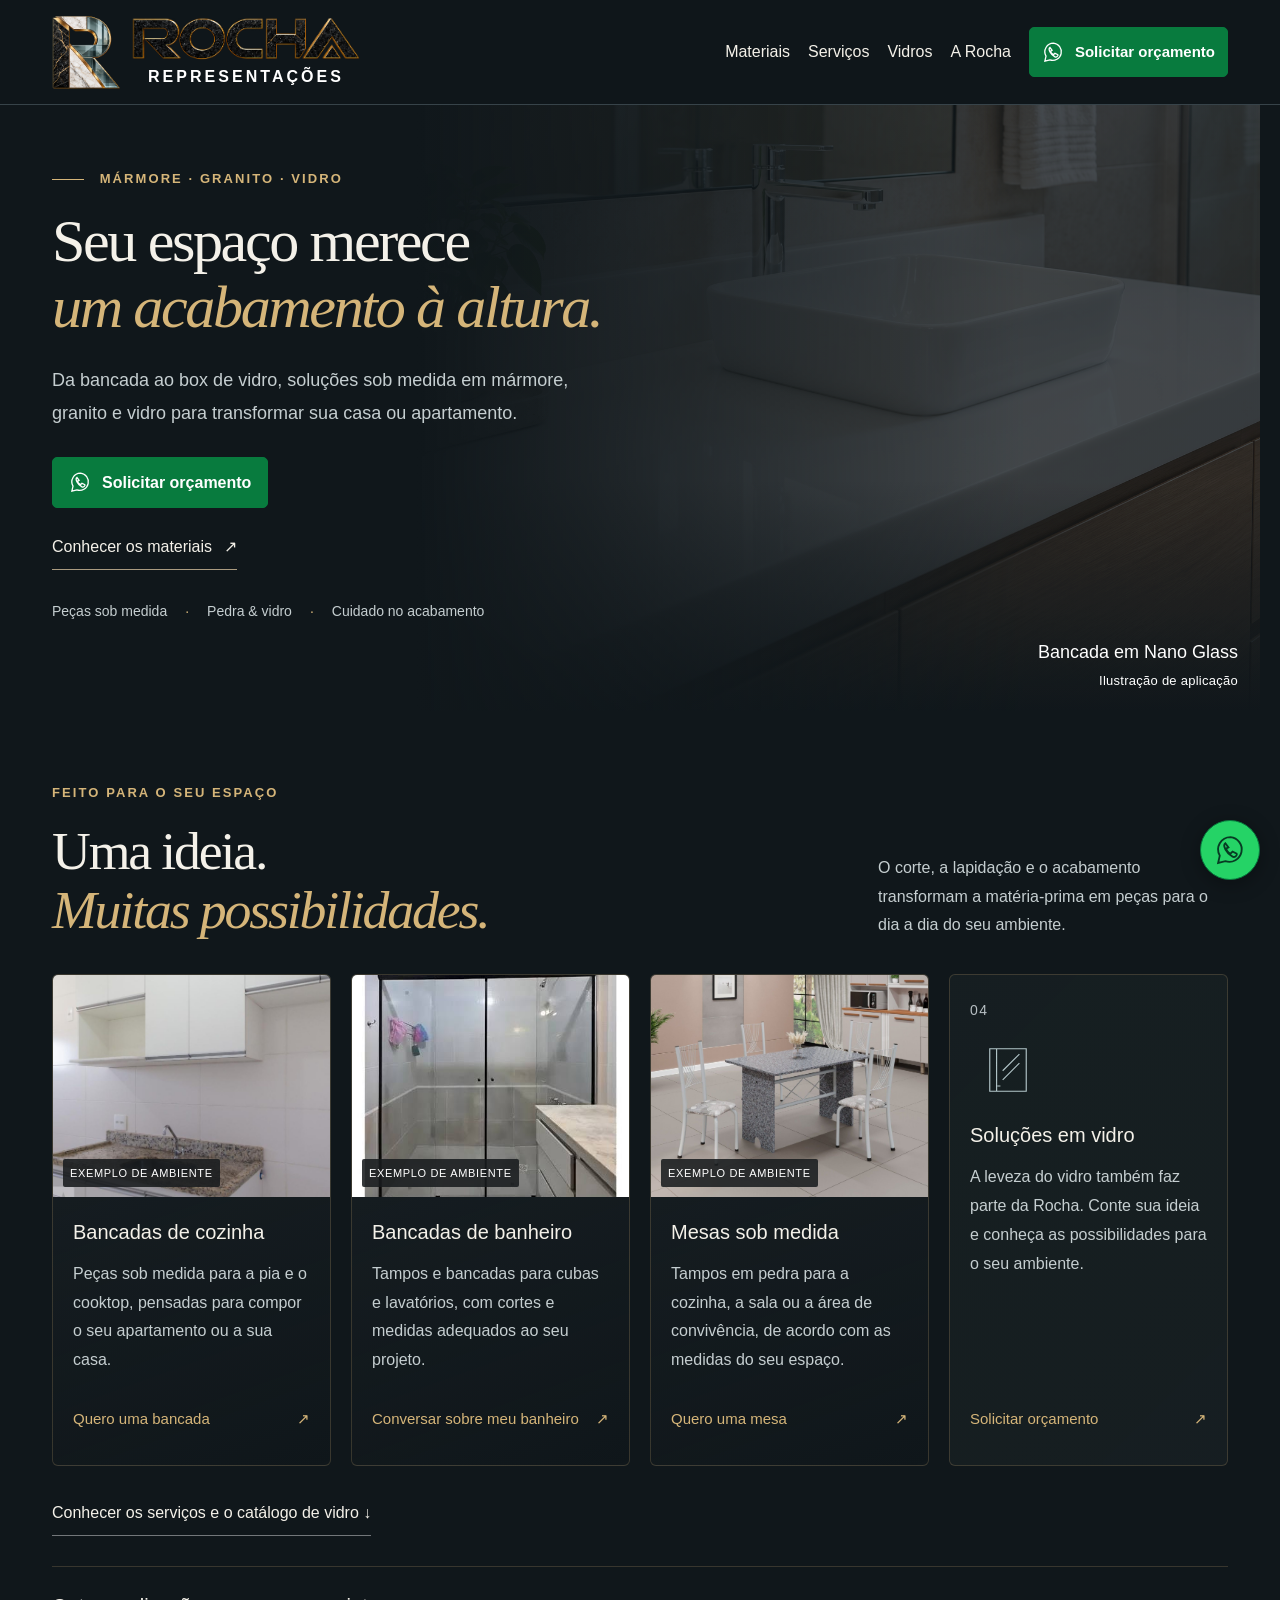
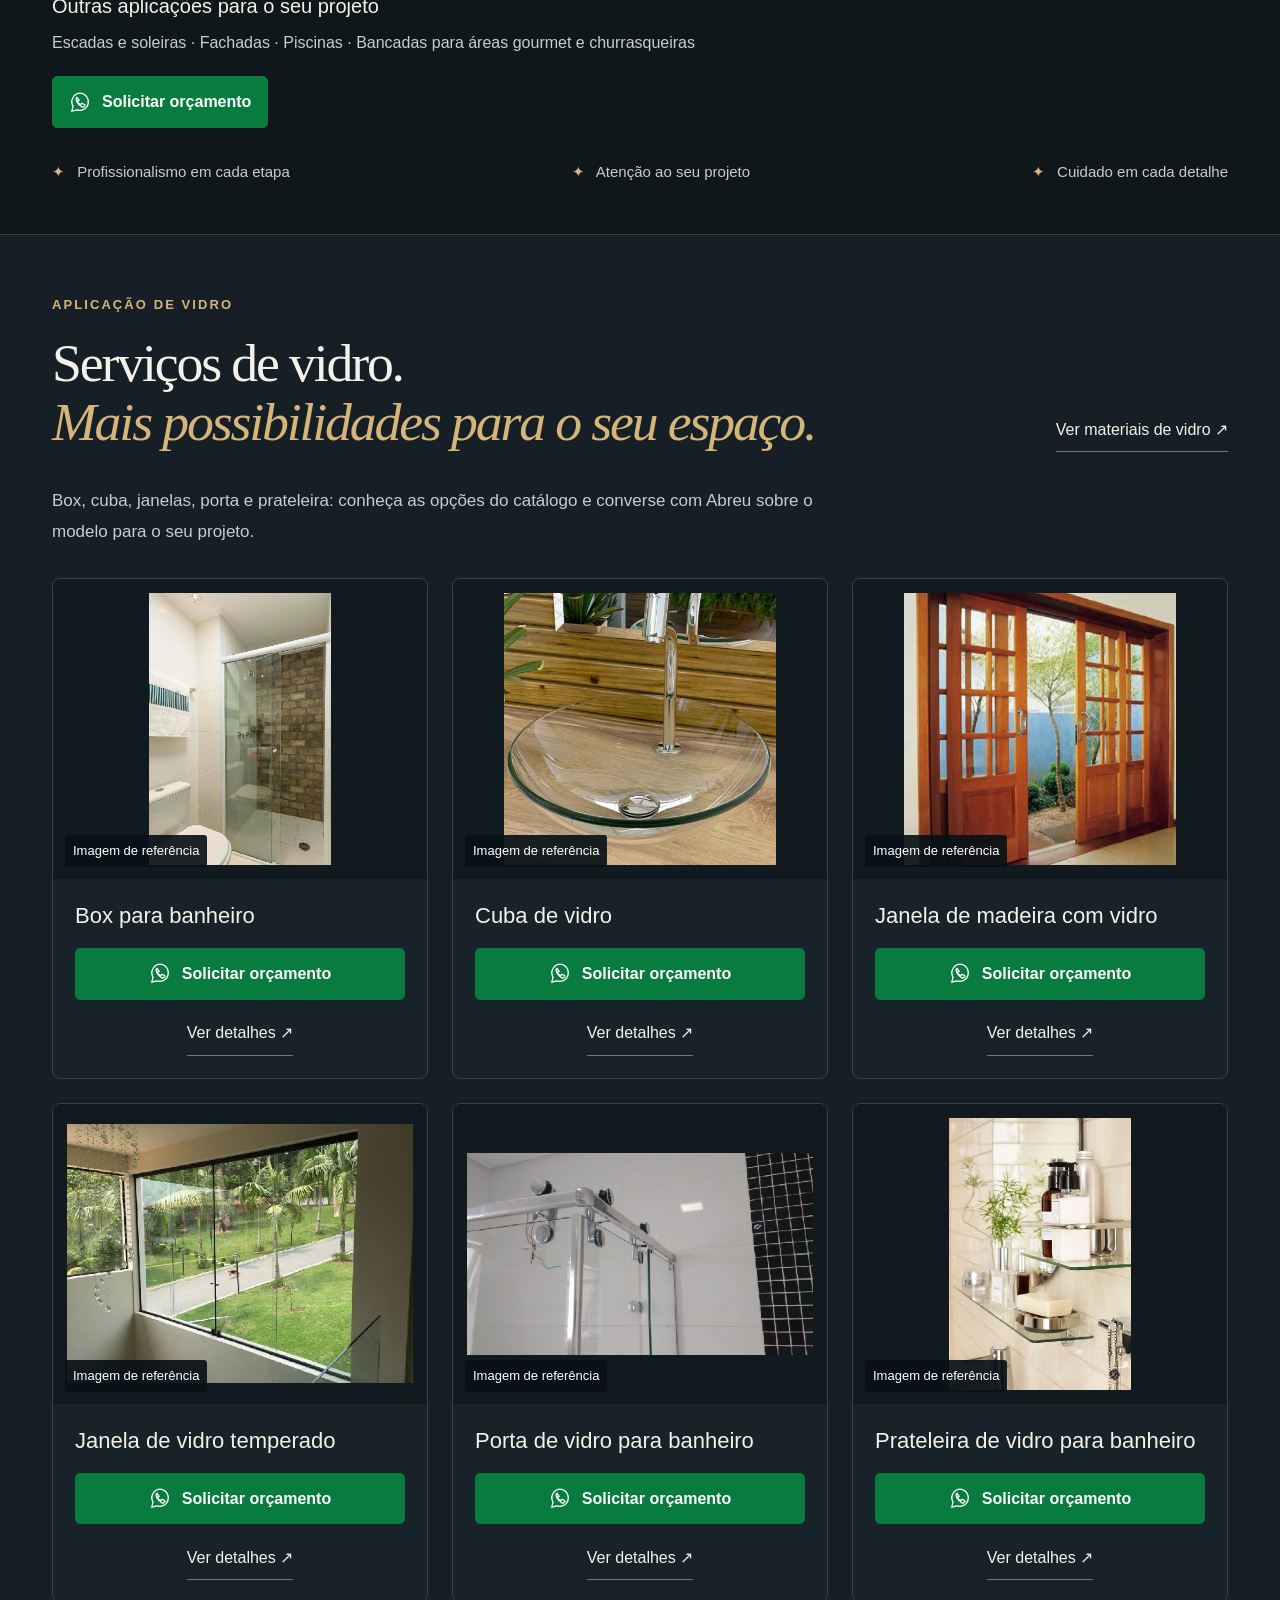
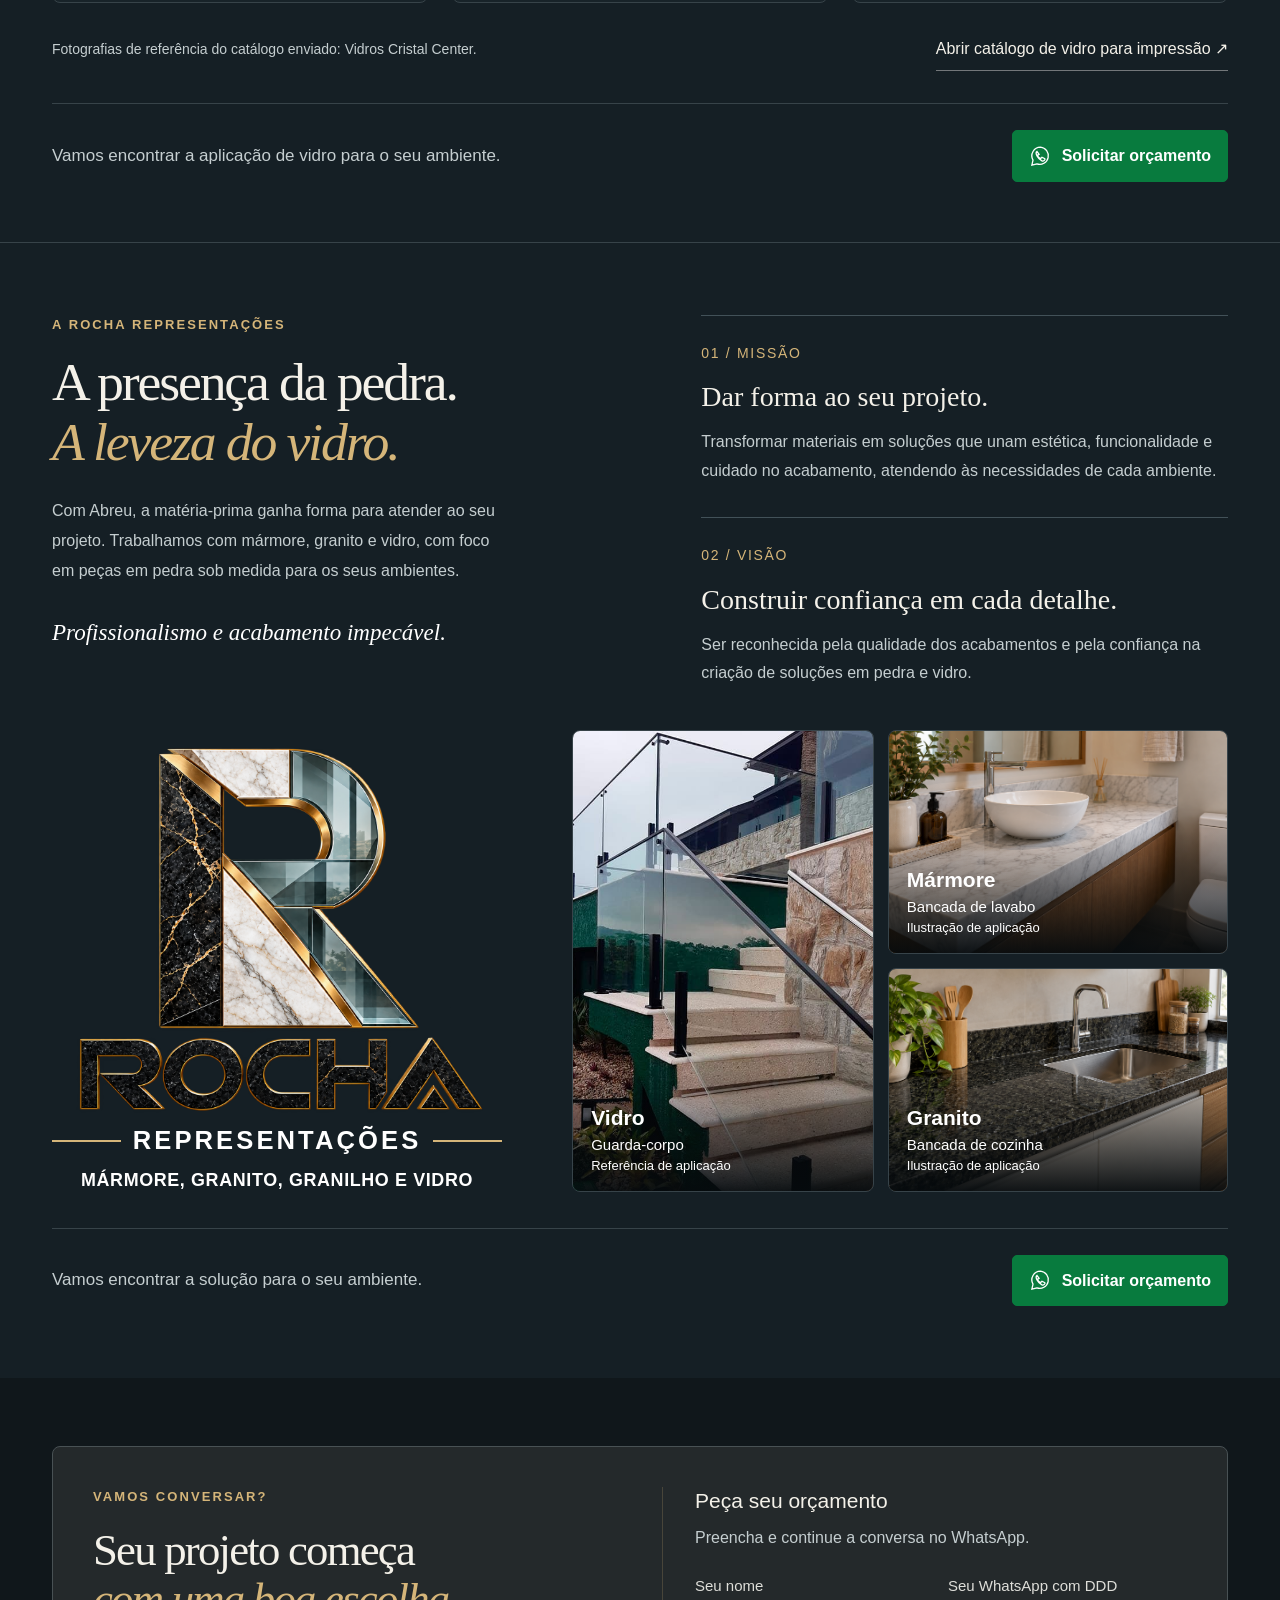
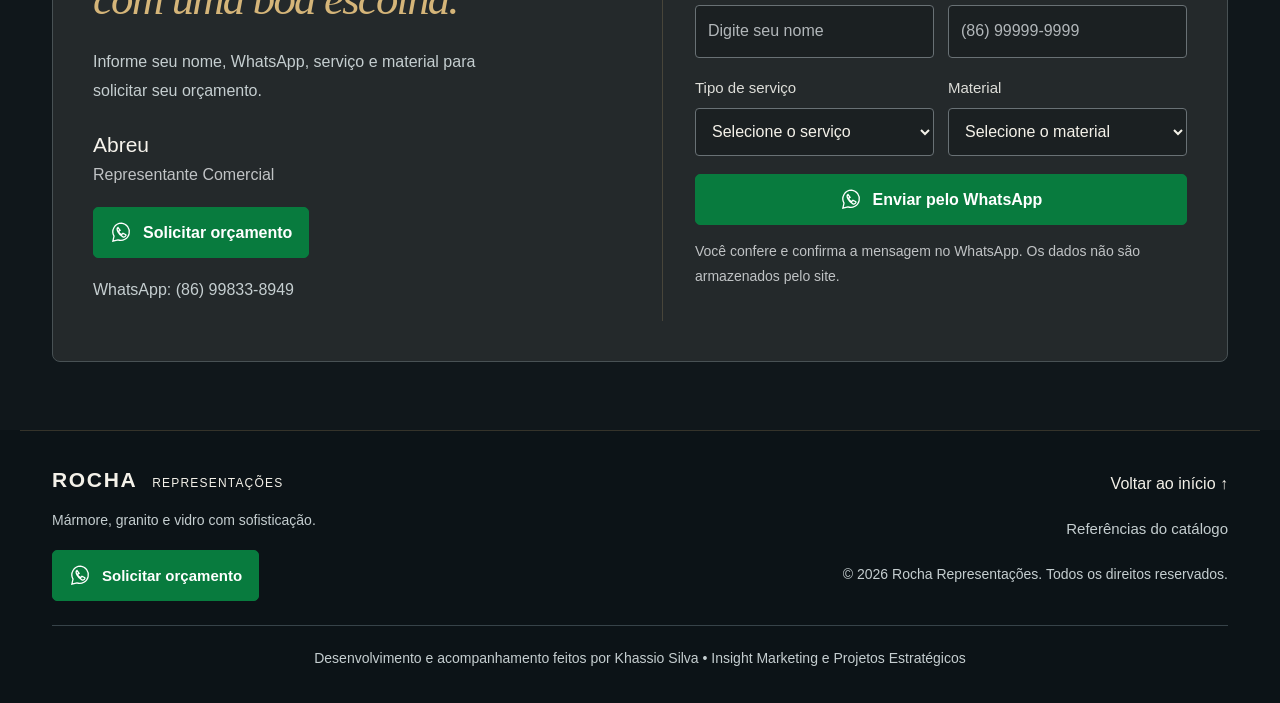
==== commit cc289901: "fix: atualizar cache de logo e imagem Nano Glass na página inicial" ====
--- a/index.html
+++ b/index.html
@@ -10,8 +10,8 @@
   <meta property="og:description" content="Mármore, granito e vidro. Explore o catálogo e converse sobre o seu projeto pelo WhatsApp.">
   <meta property="og:type" content="website">
   <title>Rocha Representações | Seu espaço merece um acabamento à altura</title>
-  <link rel="icon" href="assets/rocha-logo-transparente.png" type="image/png">
-  <link rel="stylesheet" href="styles.css?v=009">
+  <link rel="icon" href="assets/rocha-logo-transparente.png?v=010" type="image/png">
+  <link rel="stylesheet" href="styles.css?v=010">
   <script src="catalog-data.js" defer></script>
   <script src="app.js" defer></script>
 </head>
@@ -20,8 +20,8 @@
   <header class="site-header">
     <div class="container header-inner">
       <a class="brand" href="#inicio" aria-label="Rocha Representações, início">
-        <span class="brand-symbol" aria-hidden="true"><img src="assets/rocha-logo-transparente.png" width="1254" height="1254" alt="" decoding="async"></span>
-        <span class="brand-name"><span class="brand-word" aria-hidden="true"><img src="assets/rocha-logo-transparente.png" width="1254" height="1254" alt="" decoding="async"></span><span class="brand-caption">REPRESENTAÇÕES</span></span>
+        <span class="brand-symbol" aria-hidden="true"><img src="assets/rocha-logo-transparente.png?v=010" width="1254" height="1254" alt="" decoding="async"></span>
+        <span class="brand-name"><span class="brand-word" aria-hidden="true"><img src="assets/rocha-logo-transparente.png?v=010" width="1254" height="1254" alt="" decoding="async"></span><span class="brand-caption">REPRESENTAÇÕES</span></span>
       </a>
       <button type="button" class="menu-toggle" aria-controls="navigation" aria-expanded="false" aria-label="Abrir menu"><span></span><span></span></button>
       <nav id="navigation" aria-label="Menu principal">
@@ -45,7 +45,7 @@
         <div class="hero-notes"><span>Peças sob medida</span><span>Pedra &amp; vidro</span><span>Cuidado no acabamento</span></div>
       </div>
       <figure class="hero-figure hero-application">
-        <img src="assets/aplicacao-nanoglass.png" width="1536" height="1024" fetchpriority="high" decoding="async" alt="Ilustração de uma bancada branca em Nano Glass aplicada em banheiro com cuba de apoio">
+        <img src="assets/aplicacao-nanoglass.png?v=010" width="1536" height="1024" fetchpriority="high" decoding="async" alt="Ilustração de uma bancada branca em Nano Glass aplicada em banheiro com cuba de apoio">
         <figcaption><strong>Bancada em Nano Glass</strong><span>Ilustração de aplicação</span></figcaption>
       </figure>
       </div>
@@ -82,7 +82,7 @@
       </div>
 
       <div class="container about-showcase">
-        <div class="brand-scene about-identity"><div class="logo-lockup" role="img" aria-label="Rocha Representações — Mármore, granito, granilho e vidro"><div class="logo-artwork" aria-hidden="true"><img src="assets/rocha-logo-transparente.png" width="1254" height="1254" loading="lazy" decoding="async" alt=""></div><span class="logo-representation" aria-hidden="true">REPRESENTAÇÕES</span><span class="logo-slogan" aria-hidden="true">MÁRMORE, GRANITO, GRANILHO E VIDRO</span></div></div>
+        <div class="brand-scene about-identity"><div class="logo-lockup" role="img" aria-label="Rocha Representações — Mármore, granito, granilho e vidro"><div class="logo-artwork" aria-hidden="true"><img src="assets/rocha-logo-transparente.png?v=010" width="1254" height="1254" loading="lazy" decoding="async" alt=""></div><span class="logo-representation" aria-hidden="true">REPRESENTAÇÕES</span><span class="logo-slogan" aria-hidden="true">MÁRMORE, GRANITO, GRANILHO E VIDRO</span></div></div>
         <div class="application-gallery">
           <div class="application-mosaic" aria-label="Exemplos de aplicação em vidro, mármore e granito">
             <figure class="application-photo application-glass"><img src="assets/vidro-guarda-corpo.jpg" width="800" height="800" loading="lazy" decoding="async" alt="Referência de guarda-corpo em vidro aplicado em escada e varanda"><figcaption><strong>Vidro</strong><span>Guarda-corpo</span><small>Referência de aplicação</small></figcaption></figure>
--- a/styles.css
+++ b/styles.css
@@ -0,0 +1,637 @@
+/* Rocha Representações — atualização 009, 11/10/2026 */
+:root {
+  --dark: #10171b;
+  --dark2: #182329;
+  --cream: #f4f1e9;
+  --ink: #24272a;
+  --gold: #d5b579;
+  --gold2: #ecd49e;
+  --muted: #c5ced0;
+  --line: rgba(213, 181, 121, .2);
+  --serif: Georgia, "Times New Roman", serif;
+  --sans: Arial, Helvetica, sans-serif;
+  --header-height: 104px;
+  --gold-ink: #d5b579;
+  --stone-line: #374349;
+}
+/* Base e acessibilidade */
+* { box-sizing: border-box; }
+html { scroll-behavior: smooth; scroll-padding-top: calc(var(--header-height) + 20px); }
+body { margin: 0; background: var(--dark); color: var(--cream); font: 16px/1.65 var(--sans); }
+body.modal-open { overflow: hidden; }
+a { color: inherit; text-decoration: none; }
+button, input, select, textarea { font: inherit; }
+button, a, input, select, textarea { -webkit-tap-highlight-color: transparent; }
+button { cursor: pointer; }
+button:disabled { cursor: default; opacity: .42; }
+img { display: block; max-width: 100%; }
+figure { margin: 0; }
+h1, h2, h3, p { margin-top: 0; overflow-wrap: break-word; }
+h1, h2 { font-family: var(--serif); font-weight: 400; letter-spacing: -.04em; line-height: 1.1; }
+h1 { font-size: clamp(36px, 3.9vw, 54px); margin-bottom: 24px; }
+h2 { font-size: clamp(36px, 4.2vw, 56px); margin-bottom: 0; }
+h3 { font-weight: 500; font-size: 23px; line-height: 1.35; }
+h1 em, h2 em, h3 em { font-family: var(--serif); font-weight: 400; color: var(--gold); font-style: italic; }
+.container { width: 100%; max-width: 1240px; padding-inline: 32px; margin-inline: auto; }
+.eyebrow { font-size: 13px; letter-spacing: .16em; font-weight: 600; color: var(--gold); line-height: 1.6; margin-bottom: 18px; }
+.line { width: 32px; height: 1px; display: inline-block; background: var(--gold); margin-right: 10px; vertical-align: middle; }
+.skip-link { position: absolute; left: 16px; top: -100px; padding: 12px 20px; background: var(--dark); color: var(--cream); z-index: 100; }
+.skip-link:focus { top: 12px; }
+:focus-visible { outline: 3px solid var(--gold); outline-offset: 4px; border-radius: 3px; }
+.section-light :focus-visible { outline-color: #ecd49e; }
+[hidden] { display: none !important; }
+/* Cabeçalho e navegação */
+.site-header { border-bottom: 1px solid var(--stone-line); background: rgba(16, 23, 27, .98); color: var(--cream); position: sticky; top: 0; z-index: 50; }
+.header-inner { min-height: var(--header-height); display: flex; align-items: center; justify-content: space-between; gap: 24px; }
+.brand { display: flex; align-items: center; gap: 12px; flex-shrink: 0; }
+.brand-symbol { display: block; position: relative; width: 68px; height: 74px; overflow: hidden; flex-shrink: 0; }
+.brand-symbol > img { position: absolute; width: 170%; height: auto; max-width: none; left: 0; top: 0; transform: translate(-23.1%, -3.9%); }
+.brand-name { display: block; width: 228px; line-height: 1.1; }
+.brand-word { display: block; position: relative; aspect-ratio: 5.35 / 1; overflow: hidden; }
+.brand-word > img { position: absolute; width: 111%; height: auto; max-width: none; left: 0; top: 0; transform: translate(-5.8%, -69.15%); }
+.brand-caption { display: block; font-size: 16px; font-weight: 500; letter-spacing: .19em; margin-top: 7px; text-align: center; }
+.site-header nav { display: flex; align-items: center; gap: 24px; font-size: 16px; }
+.site-header nav > a { display: inline-flex; align-items: center; min-height: 44px; padding: 10px 0; }
+.site-header nav > a:hover { color: var(--gold-ink); }
+.site-header nav > .nav-quote { border: 1px solid #b6a17c; border-radius: 5px; padding: 10px 15px; gap: 12px; }
+.menu-toggle { display: none; }
+/* Abertura e chamadas */
+.hero-section { background: var(--dark); color: var(--cream); }
+.hero-section .eyebrow, .hero-section h1 em { color: var(--gold-ink); }
+.hero-section .line { background: var(--gold-ink); }
+.hero { display: grid; grid-template-columns: minmax(0, 1.08fr) minmax(0, .92fr); gap: 48px; align-items: center; padding-block: 62px; }
+.hero-copy, .hero-figure { min-width: 0; }
+.hero .broad-headline { line-height: 1.15; }
+.hero h1 em { display: block; }
+.hero-description { font-size: 16px; max-width: 470px; color: #c5ced0; margin-bottom: 28px; line-height: 1.8; }
+.hero-actions { display: flex; align-items: flex-start; gap: 18px; flex-direction: column; }
+.button { border: 1px solid transparent; padding: 14px 20px; border-radius: 5px; display: inline-flex; align-items: center; justify-content: center; gap: 12px; font-size: 16px; font-weight: 600; min-height: 50px; max-width: 100%; text-align: center; white-space: normal; transition: background .2s, transform .2s; }
+.button span { flex-shrink: 0; }
+.button-gold { background: var(--gold); color: #24272a; }
+.button-gold:hover { background: var(--gold2); }
+.whatsapp-icon { font-size: 18px; }
+.text-link { font-size: 16px; display: inline-flex; align-items: center; gap: 12px; min-height: 44px; border-bottom: 1px solid #73777a; padding-block: 8px; }
+.hero-notes { display: flex; flex-wrap: wrap; gap: 10px 18px; margin-top: 30px; color: #c5ced0; font-size: 14px; }
+.hero-notes > span + span::before { content: "·"; display: inline-block; margin-right: 18px; color: var(--gold); }
+.hero-logo { width: 100%; max-width: 490px; margin-inline: auto; }
+.hero-logo img { width: 100%; height: auto; object-fit: contain; }
+.hero-figure figcaption { font-size: 13px; letter-spacing: .07em; display: flex; flex-wrap: wrap; justify-content: space-between; gap: 8px 15px; color: #c5ced0; border-top: 1px solid var(--stone-line); margin-top: 12px; padding-top: 14px; }
+.hero-section .text-link { border-color: #aa9b80; }
+.hero-section :focus-visible, .site-header :focus-visible { outline-color: var(--gold-ink); }
+/* Catálogo */
+.catalog-directory { padding-block: 56px 0; }
+.directory-grid { display: grid; grid-template-columns: repeat(4, minmax(0, 1fr)); gap: 18px; }
+.directory-card { display: flex; min-width: 0; flex-direction: column; align-items: flex-start; padding: 26px 22px; border: 1px solid var(--stone-line); border-radius: 7px; background: #182329; transition: border-color .2s, background .2s; }
+.directory-card:hover { background: #1a262d; border-color: var(--gold-ink); }
+.directory-number { font-size: 14px; letter-spacing: .14em; color: var(--gold-ink); margin-bottom: 22px; }
+.directory-card h3 { font-family: var(--serif); font-size: 28px; margin-bottom: 12px; }
+.directory-card p { font-size: 16px; line-height: 1.8; color: #c5ced0; margin-bottom: 22px; }
+.directory-action { display: flex; align-items: center; justify-content: space-between; gap: 12px; width: 100%; margin-top: auto; font-size: 15px; font-weight: 600; color: var(--gold-ink); }
+.directory-action > span { font-size: 20px; }
+.catalog-return { display: inline-flex; align-items: center; min-height: 44px; padding-block: 10px; margin-top: 16px; color: var(--gold-ink); font-size: 16px; text-decoration: underline; text-underline-offset: 4px; }
+.marble-section { padding-bottom: 64px; }
+.marble-panel { display: grid; grid-template-columns: minmax(0, 1.3fr) minmax(0, 1fr); align-items: center; gap: 48px; padding: 38px; background: #1a262d; border: 1px solid var(--stone-line); border-radius: 7px; }
+.marble-panel h2 { font-size: clamp(34px, 3.4vw, 46px); }
+.marble-panel h2 em { color: var(--gold-ink); }
+.marble-panel > div > p:not(.eyebrow) { color: #c5ced0; font-size: 16px; line-height: 1.8; margin: 22px 0 0; }
+.marble-actions .button { width: 100%; }
+.marble-actions > p { margin-top: 16px !important; font-size: 15px !important; }
+.marble-actions .catalog-return { margin-top: 8px; }
+.section-light { background: var(--dark); color: var(--cream); }
+.section-light .eyebrow { color: #d5b579; }
+.section-light h2 em { color: #d5b579; }
+.materials-section { padding-block: 68px; }
+.section-top { display: flex; justify-content: space-between; gap: 40px; align-items: flex-end; margin-bottom: 34px; }
+.section-top > div { min-width: 0; }
+.section-top > p { max-width: 350px; margin: 0; color: var(--muted); font-size: 16px; line-height: 1.8; }
+.section-light .section-top > p { color: #c5ced0; }
+.catalog-toolbar { display: flex; justify-content: space-between; align-items: center; gap: 20px; margin-bottom: 24px; }
+.filters { display: flex; gap: 8px; flex-wrap: wrap; }
+.filter { border: 1px solid #425158; background: transparent; border-radius: 4px; color: #c5ced0; font-size: 15px; min-height: 44px; padding: 10px 14px; }
+.filter.active { background: var(--dark2); color: var(--cream); border-color: var(--cream); }
+.catalog-count { font-size: 15px; color: #c5ced0; white-space: nowrap; }
+.catalog-grid { display: grid; grid-template-columns: repeat(3, minmax(0, 1fr)); gap: 22px; }
+.material-card { min-width: 0; background: #182329; border: 1px solid #374349; border-radius: 7px; overflow: hidden; }
+.sample-button { position: relative; display: block; aspect-ratio: 1.7 / 1; width: 100%; border: 0; padding: 0; background: #111b20; overflow: hidden; }
+.sample-button img { width: 100%; height: 100%; object-fit: cover; transition: transform .4s; }
+.sample-button:focus-visible, .glass-preview:focus-visible { outline-offset: -5px; }
+.sample-label { position: absolute; left: 12px; bottom: 12px; max-width: calc(100% - 24px); font-size: 11px; letter-spacing: .06em; background: #191c1edf; color: white; padding: 5px 8px; border-radius: 3px; }
+.sample-plus { position: absolute; right: 12px; top: 12px; width: 32px; height: 32px; display: grid; place-items: center; background: #182329ed; color: var(--cream); border-radius: 50%; font-size: 22px; }
+.material-info { padding: 20px; display: grid; grid-template-columns: minmax(0, 1fr) auto; gap: 8px 12px; align-items: center; }
+.material-type { margin: 0; font-size: 13px; letter-spacing: .08em; text-transform: uppercase; color: #c5ced0; grid-column: 1 / -1; }
+.material-info h3 { font-size: 20px; margin: 0; grid-column: 1 / -1; }
+.material-description { margin: 0; font-size: 15px; color: #c5ced0; line-height: 1.65; grid-column: 1; }
+.material-cta { grid-column: 2; grid-row: 3; border: 1px solid #425158; border-radius: 5px; min-height: 44px; min-width: 62px; padding: 10px; display: inline-flex; align-items: center; justify-content: center; font-size: 15px; color: #d5b579; }
+.material-cta:hover { background: var(--gold); border-color: var(--gold); color: var(--cream); }
+.catalog-note { font-size: 14px; color: #c5ced0; line-height: 1.8; margin: 22px 0 30px; }
+.imported-banner { background: var(--dark2); color: var(--cream); padding: 32px; border-radius: 7px; display: flex; justify-content: space-between; align-items: center; gap: 24px; }
+.imported-banner .eyebrow { color: var(--gold); margin-bottom: 12px; }
+.imported-banner h3 { font-family: var(--serif); font-size: 30px; letter-spacing: -.02em; margin: 0; }
+.round-link { min-height: 54px; min-width: 54px; padding: 10px; display: grid; place-items: center; border: 1px solid #9b8b70; border-radius: 50%; font-size: 25px; flex-shrink: 0; }
+.round-link:hover { background: var(--gold); color: var(--cream); }
+/* Modelos em vidro */
+.glass-section { padding: 6px 0 56px; }
+.glass-navigation { display: flex; justify-content: space-between; align-items: center; gap: 16px; margin-bottom: 18px; font-size: 15px; color: #c5ced0; }
+.glass-navigation > div { display: flex; gap: 8px; flex-shrink: 0; }
+.glass-navigation button { height: 44px; width: 44px; border: 1px solid #52636a; border-radius: 4px; background: transparent; color: var(--cream); font-size: 20px; }
+.glass-catalog { display: flex; gap: 20px; overflow-x: auto; scroll-snap-type: x mandatory; scroll-padding-inline: 2px; padding: 4px 2px 14px; scrollbar-color: #9b8b70 #202d34; scrollbar-width: thin; }
+.glass-card { flex: 0 0 calc((100% - 40px) / 3); min-width: 0; scroll-snap-align: start; background: #182329; border: 1px solid #374349; border-radius: 6px; overflow: hidden; }
+.glass-preview { display: block; width: 100%; height: 280px; padding: 14px; border: 0; background: #182329; }
+.glass-preview img { width: 100%; height: 100%; object-fit: contain; }
+.glass-info { padding: 20px; }
+.glass-info h3 { font-size: 20px; margin-bottom: 8px; }
+.glass-info p { font-size: 16px; margin-bottom: 14px; color: #c5ced0; }
+.glass-info a { display: inline-flex; align-items: center; min-height: 44px; font-size: 16px; color: #d5b579; border-bottom: 1px solid #b4a07d; }
+/* Serviços e empresa */
+.services-section { padding-block: 72px 50px; }
+.services-grid { display: grid; grid-template-columns: repeat(4, minmax(0, 1fr)); gap: 20px; }
+.service { min-width: 0; padding: 24px 20px; border: 1px solid var(--line); border-radius: 6px; display: flex; flex-direction: column; position: relative; background: linear-gradient(160deg, #343b4040, transparent); }
+.service-number { font-size: 14px; letter-spacing: .1em; color: #b8c0c4; }
+.service svg { width: 76px; height: 60px; stroke: var(--gold); fill: none; stroke-width: 1.5; margin: 18px 0 22px; }
+.service h3 { font-size: 20px; margin-bottom: 14px; }
+.service p { font-size: 16px; line-height: 1.8; color: var(--muted); margin-bottom: 22px; }
+.service > a { margin-top: auto; min-height: 44px; font-size: 15px; display: flex; align-items: center; justify-content: space-between; gap: 10px; color: var(--gold); }
+.service-glass { background: linear-gradient(135deg, #8fbaaa0c, #c6d8d109); }
+.service-glass svg { stroke: #b3c6c9; }
+.service-photo { margin: -24px -20px 22px; position: relative; overflow: hidden; border-radius: 5px 5px 0 0; aspect-ratio: 1.25 / 1; }
+.service-photo img { width: 100%; height: 100%; object-fit: cover; }
+.service-photo figcaption { position: absolute; bottom: 10px; left: 10px; background: #191c1ede; color: #fff; font-size: 11px; letter-spacing: .06em; padding: 5px 7px; border-radius: 2px; }
+.other-services { border-top: 1px solid var(--line); margin-top: 30px; padding-top: 26px; }
+.other-services h3 { font-size: 20px; margin-bottom: 10px; }
+.other-services p { font-size: 16px; color: var(--muted); margin-bottom: 14px; }
+.other-services .text-link { color: var(--gold); }
+.attributes { display: flex; justify-content: space-between; gap: 20px; flex-wrap: wrap; padding-top: 32px; font-size: 15px; color: #c8ccce; }
+.attributes i { color: var(--gold); font-style: normal; margin-right: 8px; }
+.about-section { padding-block: 72px; }
+.about-grid { display: grid; grid-template-columns: minmax(0, 1.1fr) minmax(0, 1fr); gap: 70px; }
+.about-copy > p:not(.eyebrow) { font-size: 16px; line-height: 1.9; max-width: 460px; color: #c5ced0; margin: 24px 0 0; }
+.about-copy .signature { font-family: var(--serif); font-style: italic; font-size: 23px !important; color: #d5b579 !important; }
+.brand-scene { background: transparent; }
+.brand-scene > img { display: block; width: 100%; height: auto; object-fit: contain; }
+.about-identity { width: 100%; max-width: 410px; margin-top: 30px; }
+.purpose { display: flex; flex-direction: column; gap: 32px; }
+.purpose article { border-top: 1px solid #425158; padding-top: 24px; }
+.purpose span { font-size: 14px; letter-spacing: .12em; color: #d5b579; }
+.purpose h3 { font-family: var(--serif); font-size: 28px; margin: 12px 0; }
+.purpose p { font-size: 16px; line-height: 1.8; color: #c5ced0; margin: 0; }
+/* Cotação */
+.quote-section { padding-block: 68px; }
+.quote-panel { background: #24292b; border: 1px solid #485154; border-radius: 8px; padding: 40px; display: grid; grid-template-columns: minmax(0, 1fr) minmax(0, 1fr); gap: 44px; }
+.quote-panel.quote-direct { grid-template-columns: minmax(0, 1fr); }
+.quote-copy, .quote-details { min-width: 0; }
+.quote-copy h2 { font-size: clamp(35px, 3.5vw, 47px); }
+.quote-copy > p:not(.eyebrow) { font-size: 16px; color: var(--muted); line-height: 1.8; margin-top: 24px; max-width: 390px; }
+.quote-copy .contact-line { font-size: 16px !important; margin-top: 18px !important; }
+.contact-person { font-size: 21px !important; color: #f7f4ed !important; line-height: 1.4 !important; margin-bottom: 20px; }
+.contact-person span { display: block; color: #c0c3c5; font-size: 16px; margin-top: 5px; }
+.quote-details { border-left: 1px solid var(--line); padding-left: 32px; }
+.quote-details h3 { font-size: 21px; margin-bottom: 10px; }
+.quote-details > p { font-size: 16px; color: var(--muted); margin-bottom: 22px; }
+label { display: block; font-size: 15px; color: #deded9; margin-bottom: 18px; }
+input, select, textarea { display: block; width: 100%; min-width: 0; background: #1b2022; border: 1px solid #697175; border-radius: 4px; color: var(--cream); padding: 12px; margin-top: 7px; font-size: 16px; min-height: 48px; }
+input::placeholder, textarea::placeholder { color: #b2b7ba; opacity: 1; }
+.form-row { display: grid; grid-template-columns: minmax(0, 1fr) minmax(0, 1fr); gap: 14px; }
+textarea { resize: vertical; min-height: 110px; }
+.button-outline { border-color: #b6a17c; background: transparent; color: var(--gold); width: 100%; }
+.button-outline:hover { background: #d5b5790d; }
+form small { font-size: 14px; line-height: 1.8; display: block; color: #c0c3c5; margin-top: 14px; }
+.form-help { font-size: 15px; color: var(--muted); margin-bottom: 20px; }
+.quote-feedback { margin-top: 18px; padding: 16px; border: 1px solid #9b8b70; border-radius: 5px; }
+.quote-feedback p { font-size: 16px; margin-bottom: 8px; }
+.quote-feedback a { color: var(--gold); }
+/* Rodapé e detalhes */
+.footer-section { background: var(--dark); color: var(--cream); }
+.site-footer { border-top: 1px solid var(--line); padding-block: 32px; display: flex; justify-content: space-between; gap: 24px; flex-wrap: wrap; }
+.footer-brand { font-size: 21px; font-weight: 600; letter-spacing: .08em; }
+.footer-brand small { font-size: 12px; font-weight: 400; margin-left: 8px; letter-spacing: .1em; }
+.site-footer p { font-size: 14px; color: #c5ced0; margin: 12px 0 0; }
+.site-footer > div:nth-child(2) { text-align: right; max-width: 50%; }
+.site-footer a { display: inline-flex; align-items: center; min-height: 44px; font-size: 16px; }
+.sources-button { background: transparent; border: 0; color: #c5ced0; font-size: 15px; display: block; min-height: 44px; margin-left: auto; padding: 10px 0; }
+.sources-button:hover { text-decoration: underline; }
+.development-credit { flex-basis: 100%; font-size: 14px; color: #c5ced0; border-top: 1px solid var(--stone-line); padding-top: 20px; text-align: center; line-height: 1.8; overflow-wrap: break-word; }
+.connection-badge { display: inline-flex; flex-wrap: wrap; gap: 8px; align-items: center; color: #acccc0; font-size: 14px; margin-top: 16px; }
+.connection-badge svg { height: 22px; width: 19px; stroke: #acccc0; stroke-width: 1.6; fill: none; }
+.footer-section :focus-visible { outline-color: var(--gold-ink); }
+.floating-whatsapp { position: fixed; right: max(20px, env(safe-area-inset-right)); bottom: max(20px, env(safe-area-inset-bottom)); display: grid; place-items: center; width: 56px; height: 56px; background: var(--gold); border: 1px solid #ecd49e; border-radius: 50%; box-shadow: 0 4px 20px #0005; z-index: 30; }
+.floating-whatsapp svg { width: 30px; height: 30px; fill: none; stroke: #24272a; stroke-width: 1.8; }
+dialog { max-width: 730px; width: calc(100% - 40px); max-height: 90vh; max-height: 90dvh; padding: 0; border: 1px solid #425158; border-radius: 10px; color: var(--cream); background: var(--dark); overflow: auto; }
+dialog::backdrop { background: #15191de0; }
+.dialog-close { position: absolute; right: 12px; top: 12px; width: 44px; height: 44px; border: 1px solid #425158; background: #182329f5; border-radius: 50%; font-size: 28px; z-index: 1; color: var(--cream); line-height: 1; }
+.dialog-image { width: 100%; height: 300px; object-fit: contain; padding: 14px; background: #182329; }
+.dialog-content { padding: 32px; }
+.dialog-content h2 { font-size: 36px; margin-bottom: 18px; }
+.dialog-content p { font-size: 16px; color: #c5ced0; }
+.dialog-content .sample-notice { font-size: 15px; }
+.dialog-content ul { font-size: 16px; line-height: 1.9; padding-left: 20px; }
+.dialog-content li { margin-bottom: 12px; }
+.dialog-content li a { border-bottom: 1px solid #b4a07d; overflow-wrap: anywhere; }
+.empty-sample { display: block; height: 100%; width: 100%; background: linear-gradient(115deg, #e5e4dd, #182329, #182329); }
+/* Tablet */
+@media (max-width: 1100px) {
+  .services-grid { grid-template-columns: repeat(2, minmax(0, 1fr)); }
+  .service-photo { aspect-ratio: 1.6 / 1; }
+}
+@media (max-width: 980px) {
+  .directory-grid { grid-template-columns: repeat(2, minmax(0, 1fr)); }
+  .catalog-grid { grid-template-columns: repeat(2, minmax(0, 1fr)); }
+  .glass-card { flex-basis: calc((100% - 20px) / 2); }
+  .hero { gap: 32px; }
+  .about-grid { gap: 36px; }
+  .quote-panel { grid-template-columns: minmax(0, 1fr); padding: 32px; gap: 28px; }
+  .quote-details { border-left: 0; padding-left: 0; border-top: 1px solid var(--line); padding-top: 28px; }
+}
+@media (max-width: 960px) {
+  :root { --header-height: 88px; }
+  .header-inner { flex-wrap: wrap; padding-block: 14px; }
+  .brand-symbol { width: 50px; height: 55px; }
+  .site-header nav { width: 100%; gap: 12px; flex-wrap: wrap; }
+  .site-header nav > a { padding-inline: 8px; }
+  .js-ready .header-inner { flex-wrap: nowrap; padding-block: 0; }
+  .js-ready .menu-toggle { display: flex; flex-direction: column; justify-content: center; gap: 7px; background: transparent; border: 1px solid #a69b8b; border-radius: 4px; height: 44px; width: 44px; padding: 10px; flex-shrink: 0; }
+  .menu-toggle span { height: 2px; width: 100%; background: var(--dark2); transition: transform .2s; }
+  .menu-toggle[aria-expanded="true"] span:first-child { transform: translateY(4.5px) rotate(45deg); }
+  .menu-toggle[aria-expanded="true"] span:last-child { transform: translateY(-4.5px) rotate(-45deg); }
+  .js-ready .site-header nav { display: none; position: absolute; top: 100%; left: 0; right: 0; background: var(--dark); border-bottom: 1px solid var(--stone-line); padding: 20px 24px; flex-direction: column; align-items: stretch; flex-wrap: nowrap; gap: 8px; max-height: calc(100vh - var(--header-height)); max-height: calc(100dvh - var(--header-height)); overflow-y: auto; }
+  .js-ready .site-header nav.open { display: flex; }
+  .nav-quote { justify-content: space-between; }
+}
+/* Celular */
+@media (max-width: 760px) {
+  .marble-panel { grid-template-columns: minmax(0, 1fr); gap: 26px; padding: 28px; }
+  .hero { grid-template-columns: minmax(0, 1fr); padding-block: 40px; gap: 30px; }
+  .hero h1 { font-size: clamp(36px, 6vw, 48px); }
+  .hero-description { max-width: 560px; }
+  .hero-figure { width: 100%; max-width: 390px; margin-inline: auto; }
+  .section-top { flex-direction: column; align-items: flex-start; gap: 20px; margin-bottom: 28px; }
+  .section-top > p { max-width: 560px; }
+  .about-grid { grid-template-columns: minmax(0, 1fr); gap: 32px; }
+}
+@media (max-width: 640px) {
+  .catalog-directory { padding-top: 40px; }
+  .directory-grid { grid-template-columns: minmax(0, 1fr); gap: 14px; }
+  .directory-card { padding: 24px; }
+  .directory-number { margin-bottom: 14px; }
+  .marble-section { padding-bottom: 44px; }
+  .marble-panel { padding: 26px 22px; }
+  .container { padding-inline: 22px; }
+  .hero-notes { gap: 10px 14px; font-size: 14px; }
+  .hero-notes > span + span::before { margin-right: 14px; }
+  .materials-section, .about-section { padding-block: 44px; }
+  .catalog-toolbar { align-items: flex-start; flex-direction: column; gap: 14px; }
+  .glass-section { padding-bottom: 40px; }
+  .glass-card { flex-basis: 86%; max-width: 380px; }
+  .glass-navigation { align-items: flex-start; }
+  .glass-preview { height: 280px; }
+  .services-section { padding-block: 44px; }
+  .services-grid { grid-template-columns: minmax(0, 1fr); }
+  .service-photo { aspect-ratio: 1.6 / 1; }
+  .service p { font-size: 16px; }
+  .attributes { flex-direction: column; gap: 16px; }
+  .quote-section { padding-block: 44px; }
+  .quote-panel { padding: 24px 20px; }
+  .form-row { grid-template-columns: minmax(0, 1fr); gap: 0; }
+  .quote-copy h2 { font-size: 36px; }
+  .site-footer { flex-direction: column; padding-bottom: calc(90px + env(safe-area-inset-bottom)); }
+  .site-footer > div:nth-child(2) { text-align: left; max-width: none; }
+  .sources-button { margin-left: 0; }
+  .floating-whatsapp { right: max(16px, env(safe-area-inset-right)); bottom: max(16px, env(safe-area-inset-bottom)); width: 52px; height: 52px; }
+  dialog { width: calc(100% - 24px); max-height: calc(100vh - 24px); max-height: calc(100dvh - 24px); }
+  .dialog-image { height: 240px; }
+  .dialog-content { padding: 26px 22px; }
+  .dialog-content h2 { font-size: 32px; }
+}
+@media (max-width: 480px) {
+  .container { padding-inline: 18px; }
+  .header-inner { gap: 16px; }
+  .brand { gap: 10px; }
+  .brand-name { width: 154px; }
+  .brand-caption { font-size: 14px; letter-spacing: .09em; margin-top: 6px; }
+  .catalog-grid { grid-template-columns: minmax(0, 1fr); gap: 20px; }
+  .material-info { padding: 18px; }
+  .hero-actions .button { width: 100%; font-size: 15px; padding-inline: 12px; }
+  .imported-banner { padding: 24px 20px; gap: 16px; align-items: flex-start; }
+  .imported-banner h3 { font-size: 25px; }
+  .round-link { min-width: 44px; min-height: 44px; font-size: 22px; }
+  .glass-card { flex-basis: 90%; }
+  .footer-brand small { display: block; margin: 8px 0 0; }
+}
+@media (hover: hover) and (prefers-reduced-motion: no-preference) {
+  .button:hover { transform: translateY(-2px); }
+  .sample-button:hover img { transform: scale(1.035); }
+}
+@media (prefers-reduced-motion: reduce) {
+  html { scroll-behavior: auto; }
+  *, *::before, *::after { transition: none !important; }
+}
+
+/* Quatro destaques na página de início */
+.sr-only { position: absolute; width: 1px; height: 1px; padding: 0; margin: -1px; overflow: hidden; clip-path: inset(50%); white-space: nowrap; border: 0; }
+
+/* Página do catálogo completo */
+.catalog-body { background: var(--dark); }
+.site-header a[aria-current="page"] { color: var(--gold-ink); text-decoration: underline; text-underline-offset: 6px; }
+.catalog-intro { padding-block: 28px 50px; }
+.breadcrumb { display: flex; align-items: center; gap: 12px; font-size: 15px; color: #c5ced0; margin-bottom: 28px; }
+.breadcrumb a { display: inline-flex; align-items: center; min-height: 44px; text-decoration: underline; text-underline-offset: 4px; }
+.catalog-intro-grid { display: grid; grid-template-columns: minmax(0, 1.55fr) minmax(0, 1fr); align-items: start; gap: 64px; }
+.catalog-intro h1 { font-size: clamp(38px, 4.4vw, 61px); line-height: 1.12; margin-bottom: 24px; }
+.catalog-intro h1 em { color: var(--gold-ink); }
+.catalog-intro-grid > div > p:not(.eyebrow) { max-width: 570px; font-size: 16px; line-height: 1.8; color: #c5ced0; margin-bottom: 0; }
+.catalog-download { background: #1a262d; border: 1px solid var(--stone-line); padding: 28px; border-radius: 7px; }
+.catalog-download .eyebrow { margin-bottom: 14px; }
+.catalog-download h2 { font-size: 30px; line-height: 1.2; margin-bottom: 18px; }
+.catalog-download > p:not(.eyebrow) { color: #c5ced0; font-size: 16px; margin-bottom: 20px; }
+.catalog-download .button { width: 100%; font-size: 15px; padding-inline: 12px; }
+.catalog-download small { display: block; font-size: 14px; color: #c5ced0; margin-top: 12px; }
+.full-catalog { padding-bottom: 58px; }
+.catalog-tools { padding: 24px; border: 1px solid var(--stone-line); background: #182329; border-radius: 7px; }
+.catalog-tools .filters { margin-bottom: 20px; }
+.catalog-tools .filter { font-size: 16px; }
+.catalog-search-row { display: flex; align-items: flex-end; gap: 16px; }
+.catalog-search-row label { margin: 0; color: var(--cream); font-size: 16px; width: 100%; max-width: 550px; }
+.catalog-search-row input { background: var(--dark); border-color: #52636a; color: var(--cream); }
+.catalog-search-row input::placeholder { color: #aebbc1; }
+.catalog-clear { background: transparent; color: var(--gold-ink); border: 0; border-bottom: 1px solid #aa9b80; padding: 10px 0; min-height: 44px; flex-shrink: 0; font-size: 16px; }
+.catalog-search-help { font-size: 14px; color: #c5ced0; margin: 10px 0 0; }
+.catalog-result-line { display: flex; align-items: center; justify-content: space-between; flex-wrap: wrap; gap: 8px 24px; padding-block: 14px; }
+.catalog-result-line .catalog-count { white-space: normal; margin: 0; }
+.catalog-back { min-height: 44px; display: inline-flex; align-items: center; font-size: 15px; color: var(--gold-ink); text-decoration: underline; text-underline-offset: 4px; }
+.full-catalog .catalog-grid { grid-template-columns: repeat(3, minmax(0, 1fr)); gap: 24px; }
+.catalog-card { display: flex; flex-direction: column; scroll-margin-top: calc(var(--header-height) + 20px); }
+.catalog-card:target { outline: 2px solid var(--gold-ink); outline-offset: 4px; }
+.catalog-card .material-info { display: flex; flex-direction: column; align-items: stretch; padding: 24px; flex: 1; gap: 10px; }
+.catalog-card h3 { font-size: 24px; line-height: 1.2; margin: 0; }
+.catalog-card .material-description { font-size: 16px; line-height: 1.75; }
+.material-variant { margin: -2px 0 0; color: var(--gold-ink); font-size: 15px; line-height: 1.6; }
+.material-facts { margin: 8px 0 16px; padding-top: 16px; border-top: 1px solid #374349; }
+.material-facts > div + div { margin-top: 18px; }
+.material-facts dt { color: var(--gold-ink); font-size: 13px; text-transform: uppercase; font-weight: 600; letter-spacing: .07em; margin-bottom: 7px; }
+.material-facts dd { margin: 0; font-size: 16px; color: #c5ced0; line-height: 1.75; }
+.material-facts ul { padding-left: 18px; margin: 0; }
+.material-facts li + li { margin-top: 4px; }
+.material-actions { margin-top: auto; display: flex; align-items: center; justify-content: space-between; gap: 12px; }
+.material-details { border: 0; background: transparent; color: var(--gold-ink); text-decoration: underline; text-underline-offset: 4px; padding: 8px 0; min-height: 44px; font-size: 15px; text-align: left; }
+.catalog-card .material-cta { min-width: 80px; gap: 10px; color: var(--gold-ink); }
+.catalog-glass .sample-button img { object-fit: contain; padding: 14px; }
+.catalog-empty { text-align: center; padding: 42px 20px; border: 1px dashed var(--stone-line); border-radius: 7px; }
+.catalog-empty h3 { font-family: var(--serif); font-size: 28px; }
+.catalog-empty p { color: #c5ced0; margin-bottom: 0; }
+.full-catalog .marble-panel { margin-top: 36px; }
+.catalog-contact { background: #1a262d; border-block: 1px solid var(--stone-line); padding-block: 48px; }
+.catalog-contact > .container { display: flex; align-items: center; justify-content: space-between; gap: 28px; }
+.catalog-contact h2 { font-size: clamp(34px, 3.6vw, 46px); }
+.catalog-contact p:not(.eyebrow) { color: #c5ced0; font-size: 16px; margin: 22px 0 0; }
+.catalog-contact .button { flex-shrink: 0; }
+.dialog-facts { margin: 24px 0; }
+.dialog-facts > div + div { margin-top: 20px; }
+.dialog-facts dt { color: var(--gold-ink); font-size: 15px; font-weight: 600; margin-bottom: 8px; }
+.dialog-facts dd { margin: 0; font-size: 16px; color: #c5ced0; line-height: 1.8; }
+.dialog-facts ul { margin: 0; }
+.dialog-facts li { margin-bottom: 4px; }
+.dialog-source { color: var(--gold-ink); margin-bottom: 24px; }
+.dialog-content #material-quote { display: flex; }
+
+@media (max-width: 1020px) {
+  .catalog-intro-grid { gap: 36px; grid-template-columns: minmax(0, 1.3fr) minmax(0, 1fr); }
+  .catalog-download { padding: 24px; }
+  .full-catalog .catalog-grid { grid-template-columns: repeat(2, minmax(0, 1fr)); }
+}
+@media (max-width: 760px) {
+  .catalog-intro-grid { grid-template-columns: minmax(0, 1fr); gap: 28px; }
+  .catalog-download { max-width: 550px; width: 100%; }
+  .catalog-download h2 { font-size: 28px; }
+}
+@media (max-width: 720px) {
+  .full-catalog .catalog-grid { grid-template-columns: minmax(0, 1fr); }
+  .catalog-card .material-info { padding: 22px; }
+  .catalog-contact > .container { flex-direction: column; align-items: flex-start; }
+}
+@media (max-width: 480px) {
+  .catalog-intro { padding-bottom: 32px; }
+  .breadcrumb { margin-bottom: 18px; }
+  .catalog-intro h1 { font-size: 38px; }
+  .catalog-tools { padding: 20px; }
+  .catalog-tools .filter { font-size: 15px; padding-inline: 12px; }
+  .catalog-search-row { flex-wrap: wrap; gap: 8px; }
+  .catalog-search-row label { font-size: 15px; }
+  .catalog-card .material-info { padding: 20px; }
+  .catalog-card h3 { font-size: 23px; }
+  .catalog-download { padding: 22px; }
+  .full-catalog { padding-bottom: 42px; }
+}
+@media (prefers-reduced-motion: reduce) {
+}
+
+/* Atualização 006: leitura ampliada e orçamento pelo WhatsApp. */
+:root { --whatsapp: #087b3e; --whatsapp-hover: #056331; --whatsapp-bright: #25d366; }
+.site-header nav { gap: 18px; }
+.button-whatsapp,
+.catalog-card .material-cta.button-whatsapp,
+.site-header nav > .nav-quote.button-whatsapp {
+  background: var(--whatsapp);
+  color: #fff;
+  border-color: var(--whatsapp);
+  min-height: 50px;
+  font-size: 16px;
+  line-height: 1.45;
+  padding: 13px 16px;
+  gap: 10px;
+}
+.button-whatsapp:hover,
+.catalog-card .material-cta.button-whatsapp:hover,
+.site-header nav > .nav-quote.button-whatsapp:hover {
+  background: var(--whatsapp-hover);
+  border-color: var(--whatsapp-hover);
+  color: #fff;
+}
+.button-whatsapp:focus-visible { outline-color: var(--gold); }
+.site-header nav > .nav-quote.button-whatsapp { font-size: 15px; padding: 10px 12px; }
+.whatsapp-icon { width: 23px; height: 23px; flex-shrink: 0; fill: none; stroke: currentColor; stroke-width: 1.8; margin: 0; }
+.service > a.button-whatsapp { justify-content: center; color: #fff; font-size: 15px; padding-inline: 12px; }
+.service > a.button-whatsapp > svg { width: 22px; height: 22px; stroke: currentColor; margin: 0; }
+.other-services .button-whatsapp { margin-top: 6px; }
+.material-actions { flex-direction: column; align-items: stretch; gap: 8px; }
+.material-actions .material-cta { order: 1; width: 100%; justify-content: center; }
+.material-actions .material-details { order: 2; text-align: center; }
+.section-quote { border-top: 1px solid var(--stone-line); padding-top: 26px; margin-top: 32px; display: flex; align-items: center; justify-content: space-between; gap: 24px; }
+.section-quote p { font-size: 17px; color: #c5ced0; margin: 0; }
+.section-quote .button { flex-shrink: 0; }
+.intro-budget { margin-top: 24px; }
+.marble-actions .marble-budget { margin-top: 12px; }
+.imported-banner .button-whatsapp { flex-shrink: 0; }
+.quote-details label { font-size: 15px; }
+.quote-submit { width: 100%; }
+.quote-details small { font-size: 14px; }
+.floating-whatsapp { background: var(--whatsapp-bright); border-color: var(--whatsapp); width: 60px; height: 60px; }
+.floating-whatsapp svg { stroke: #073b23; width: 33px; height: 33px; }
+.floating-whatsapp:hover { background: #20c361; }
+.footer-contact-actions { display: flex; flex-wrap: wrap; align-items: center; gap: 12px; margin-top: 18px; }
+.site-footer .footer-contact-actions .button { font-size: 15px; }
+.social-link { min-height: 50px; padding: 10px 15px; border: 1px solid #bc5b8b; border-radius: 5px; gap: 9px; font-size: 15px; color: #eda6cc; }
+.social-link svg { width: 24px; height: 24px; fill: none; stroke: currentColor; stroke-width: 1.8; }
+.social-link .instagram-dot { fill: currentColor; stroke: none; }
+.social-instagram:hover { background: #382335; }
+@media (max-width: 760px) {
+}
+@media (max-width: 640px) {
+  .section-quote { flex-direction: column; align-items: flex-start; gap: 18px; }
+  .section-quote .button { width: 100%; }
+  .imported-banner { flex-direction: column; align-items: stretch; }
+  .imported-banner .button-whatsapp { width: 100%; }
+  .floating-whatsapp { width: 56px; height: 56px; }
+}
+
+/* Atualização 007: fundo escuro e aplicações exclusivamente no catálogo. */
+:root { color-scheme: dark; }
+.hero-section { background: radial-gradient(ellipse at 80% 40%, #25343a 0, #10171b 65%); }
+.section-light { background: #151f25; }
+.footer-section { background: #0c1317; }
+.button-gold, .button-gold:hover { color: #24272a; }
+.button-gold.button-whatsapp, .button-gold.button-whatsapp:hover { color: #fff; }
+.filter.active { color: #10171b; background: var(--gold); border-color: var(--gold); }
+.menu-toggle span { background: var(--cream); }
+.catalog-intro { padding-block: 20px 28px; }
+.catalog-intro-lead { max-width: 880px; }
+.catalog-intro h1 { font-size: clamp(36px, 4vw, 50px); margin-bottom: 18px; }
+.catalog-intro-lead > div > p:not(.eyebrow) { color: var(--muted); font-size: 17px; max-width: 690px; margin-bottom: 0; }
+.catalog-intro .eyebrow { margin-bottom: 12px; }
+.catalog-intro .breadcrumb { margin-bottom: 14px; }
+.intro-budget { margin-top: 18px; }
+.sample-button { aspect-ratio: 1.5 / 1; }
+.sample-label { font-size: 13px; line-height: 1.45; }
+.application-context { font-size: 15px; color: var(--muted); margin: 4px 0 0; }
+.application-context strong { color: var(--cream); font-weight: 500; }
+.material-swatch { display: flex; align-items: center; gap: 14px; margin-top: 8px; }
+.material-swatch img { width: 58px; height: 58px; border-radius: 5px; object-fit: cover; flex-shrink: 0; border: 1px solid var(--stone-line); }
+.material-swatch figcaption { font-size: 14px; color: var(--cream); line-height: 1.55; }
+.material-swatch figcaption span { display: block; font-size: 13px; color: var(--muted); }
+.material-facts dt { font-size: 14px; }
+.catalog-pdf-link { margin-top: 0; margin-bottom: 24px; }
+.marble-with-photo { grid-template-columns: minmax(0, 1fr) minmax(0, 1fr); padding: 0; overflow: hidden; gap: 0; }
+.marble-application { align-self: stretch; min-width: 0; display: flex; flex-direction: column; }
+.marble-application img { width: 100%; height: auto; min-height: 360px; flex: 1; object-fit: cover; }
+.marble-application figcaption { padding: 12px 18px; font-size: 13px; color: var(--gold); border-top: 1px solid var(--stone-line); }
+.marble-copy { min-width: 0; padding: 32px; }
+.marble-copy > p { color: var(--muted); font-size: 16px; }
+.marble-copy > .application-note { font-size: 14px; margin-top: 16px; margin-bottom: 0; }
+.marble-copy > .button { width: 100%; }
+.dialog-image { height: auto; max-height: 420px; object-fit: contain; padding: 0; }
+.dialog-swatch { display: flex; align-items: center; gap: 16px; margin-top: 22px; color: var(--muted); font-size: 15px; }
+.dialog-swatch img { width: 96px; height: 96px; object-fit: cover; border-radius: 5px; border: 1px solid var(--stone-line); }
+@media (max-width: 760px) {
+  .marble-with-photo { grid-template-columns: minmax(0, 1fr); }
+  .marble-application img { height: auto; min-height: 0; }
+  .marble-copy { padding: 26px 22px; }
+  .catalog-intro-lead > div > p:not(.eyebrow) { font-size: 16px; }
+}
+
+
+/* Atualização 008: tipografia branca e referências de aplicação ao lado da marca. */
+.site-header .brand-caption { color: #fff; font-weight: 600; }
+.about-copy .signature { color: #fff !important; font-weight: 500; }
+.about-showcase { display: grid; grid-template-columns: minmax(0, .9fr) minmax(0, 1.25fr); gap: 48px; align-items: center; margin-top: 38px; }
+.about-showcase .about-identity { max-width: 450px; margin: 0; width: 100%; }
+.logo-lockup { width: 100%; text-align: center; }
+.logo-artwork { position: relative; width: 100%; aspect-ratio: 1254 / 1090; overflow: hidden; }
+.logo-artwork > img { position: absolute; left: 0; top: 0; display: block; width: 100%; height: auto; max-width: none; }
+.logo-representation { display: flex; align-items: center; justify-content: center; gap: 12px; color: #fff; font-size: clamp(18px, 2vw, 26px); font-weight: 700; letter-spacing: .12em; line-height: 1.4; padding: 6px 0 3px; }
+.logo-representation::before, .logo-representation::after { content: ""; display: block; flex: 1; height: 2px; background: var(--gold); }
+.logo-slogan { display: block; color: #fff; font-size: clamp(15px, 1.4vw, 18px); font-weight: 600; letter-spacing: .035em; line-height: 1.65; margin-top: 4px; }
+.application-gallery { min-width: 0; }
+.application-mosaic { display: grid; grid-template-columns: minmax(0, .94fr) minmax(0, 1.06fr); grid-template-rows: repeat(2, minmax(0, 1fr)); gap: 14px; aspect-ratio: 1.42; min-height: 400px; }
+.application-photo { position: relative; overflow: hidden; border-radius: 8px; border: 1px solid var(--stone-line); min-width: 0; min-height: 0; background: #10171b; }
+.application-photo > img { position: absolute; inset: 0; width: 100%; height: 100%; object-fit: cover; }
+.application-glass { grid-row: 1 / 3; }
+.application-photo > figcaption { position: absolute; inset: auto 0 0; padding: 36px 18px 16px; background: linear-gradient(transparent, rgba(5, 10, 13, .94)); color: #fff; display: flex; flex-direction: column; gap: 2px; }
+.application-photo figcaption strong { font-size: 21px; font-weight: 600; line-height: 1.25; }
+.application-photo figcaption span { font-size: 15px; line-height: 1.4; }
+.application-photo figcaption small { font-size: 13px; line-height: 1.4; color: #fff; }
+.hero { grid-template-columns: minmax(0, 1.1fr) minmax(0, 1fr); padding-block: 64px; gap: 40px; }
+.hero h1.broad-headline { font-size: clamp(40px, 4.7vw, 62px); line-height: 1.1; margin-bottom: 24px; }
+.hero-description { font-size: 18px; max-width: 530px; }
+.hero-figure.hero-application { position: relative; min-height: 500px; width: 100%; max-width: none; margin: 0; border-radius: 10px; overflow: hidden; }
+.hero-application > img { position: absolute; inset: 0; width: 100%; height: 100%; object-fit: cover; object-position: 53% center; }
+.hero-application::after { content: ""; position: absolute; inset: 0; background: linear-gradient(90deg, rgba(16, 23, 27, .66), rgba(16, 23, 27, .14) 60%), linear-gradient(0deg, rgba(16, 23, 27, .94), transparent 60%); pointer-events: none; }
+.hero-application > figcaption { position: absolute; inset: auto 0 0; z-index: 1; margin: 0; border: 0; padding: 28px; display: flex; flex-direction: column; align-items: flex-start; justify-content: flex-end; gap: 5px; color: #fff; font-size: 14px; }
+.hero-application figcaption strong { font-size: 23px; letter-spacing: 0; font-weight: 500; line-height: 1.35; }
+.hero-application figcaption span { color: #fff; font-size: 14px; letter-spacing: .02em; }
+@media (max-width: 980px) {
+  .about-showcase { gap: 28px; }
+  .application-mosaic { min-height: 360px; }
+  .hero-figure.hero-application { min-height: 450px; }
+  .application-photo > figcaption { padding-inline: 14px; }
+}
+@media (max-width: 760px) {
+  .about-showcase { grid-template-columns: minmax(0, 1fr); gap: 30px; margin-top: 30px; }
+  .about-showcase .about-identity { max-width: 380px; margin-inline: auto; }
+  .application-mosaic { min-height: 420px; }
+  .hero { grid-template-columns: minmax(0, 1fr); gap: 28px; padding-block: 40px; }
+  .hero-description { font-size: 17px; }
+  .hero-figure.hero-application { min-height: 380px; }
+}
+@media (max-width: 480px) {
+  .site-header .brand-caption { font-size: 15px; letter-spacing: .065em; }
+  .application-mosaic { gap: 10px; min-height: 390px; }
+  .application-photo > figcaption { padding-inline: 12px; }
+  .application-photo figcaption strong { font-size: 18px; }
+  .application-photo figcaption span { font-size: 14px; }
+  .application-photo figcaption small { font-size: 13px; }
+  .hero h1.broad-headline { font-size: 40px; }
+  .hero-figure.hero-application { min-height: 320px; }
+  .hero-application > figcaption { padding: 22px; }
+  .hero-application figcaption strong { font-size: 21px; }
+}
+
+
+/* Atualização 009: materiais de vidro, serviços e importados em destaque. */
+.glass-services-section { padding-block: 60px; border-block: 1px solid var(--stone-line); }
+.glass-services-intro { color: var(--muted); font-size: 17px; line-height: 1.8; margin: 0 0 30px; max-width: 780px; }
+.glass-services-grid { display: grid; grid-template-columns: repeat(3, minmax(0, 1fr)); gap: 24px; }
+.glass-service-card { min-width: 0; display: flex; flex-direction: column; background: var(--dark2); border: 1px solid var(--stone-line); border-radius: 8px; overflow: hidden; }
+.glass-service-preview { display: block; position: relative; height: 300px; background: #111a1f; padding: 14px; }
+.glass-service-preview img { width: 100%; height: 100%; object-fit: contain; }
+.glass-service-preview > span { position: absolute; bottom: 12px; left: 12px; background: #071116e8; padding: 5px 8px; color: #fff; font-size: 13px; border-radius: 3px; }
+.glass-service-copy { display: flex; flex-direction: column; align-items: stretch; gap: 12px; flex: 1; padding: 22px; }
+.glass-service-copy h3 { font-size: 22px; line-height: 1.35; margin: 0 0 6px; }
+.glass-service-copy .button { width: 100%; margin-top: auto; }
+.glass-service-copy .text-link { align-self: center; }
+.glass-catalog-footer { display: flex; justify-content: space-between; align-items: center; gap: 20px; margin-top: 24px; }
+.glass-catalog-footer > p { color: var(--muted); font-size: 14px; margin: 0; }
+.glass-catalog-footer .text-link { flex-shrink: 0; }
+.services-glass-shortcut { margin: 26px 0 0; }
+.imported-highlight { margin: 0 0 28px; padding: 34px; background: linear-gradient(125deg, #2b3030, #142027); border: 1px solid #b3965d; }
+.imported-highlight h2 { font-size: clamp(32px, 3.9vw, 47px); color: #fff; line-height: 1.12; }
+.imported-highlight h2 em { color: var(--gold2); }
+.imported-highlight .eyebrow { color: var(--gold2); }
+.imported-description { font-size: 16px; color: #dbe0e1; margin: 18px 0 0; max-width: 530px; }
+.glass-print-link { margin: 0 0 12px; }
+.hero-section { position: relative; isolation: isolate; overflow: hidden; background: #10171b; }
+.hero { position: relative; padding-bottom: 88px; }
+.hero-copy { position: relative; z-index: 2; }
+.hero-figure.hero-application { position: absolute; top: 0; right: 0; bottom: 0; left: auto; width: 68%; height: 100%; min-height: 0; border-radius: 0; z-index: 0; }
+.hero-application > img { opacity: .24; object-position: 61% center; }
+.hero-application::after { background: linear-gradient(90deg, #10171b 0%, rgba(16, 23, 27, .78) 20%, rgba(16, 23, 27, .08) 72%), linear-gradient(0deg, #10171b 0%, transparent 38%); }
+.hero-application > figcaption { inset: auto 22px 20px auto; align-items: flex-end; text-align: right; padding: 0; }
+.hero-application figcaption strong { font-size: 18px; }
+.hero-application figcaption span { font-size: 13px; }
+@media (max-width: 980px) {
+  .glass-services-grid { grid-template-columns: repeat(2, minmax(0, 1fr)); }
+  .imported-highlight { align-items: flex-start; }
+}
+@media (max-width: 760px) {
+  .hero { padding-bottom: 86px; }
+  .hero-figure.hero-application { width: 100%; min-height: 0; height: 100%; }
+  .hero-application > img { opacity: .18; object-position: center; }
+  .hero-application::after { background: linear-gradient(90deg, rgba(16, 23, 27, .7), rgba(16, 23, 27, .3)), linear-gradient(0deg, #10171b 0%, transparent 40%); }
+  .glass-catalog-footer { flex-direction: column; align-items: flex-start; gap: 10px; }
+  .imported-highlight { flex-direction: column; align-items: stretch; gap: 24px; padding: 28px; }
+}
+@media (max-width: 640px) {
+  .glass-services-section { padding-block: 42px; }
+  .glass-services-grid { grid-template-columns: minmax(0, 1fr); gap: 20px; }
+  .glass-service-preview { height: 330px; }
+  .glass-service-copy { padding: 22px; }
+  .imported-highlight { padding: 26px 22px; }
+  .hero-application > figcaption { right: 18px; bottom: 18px; }
+}
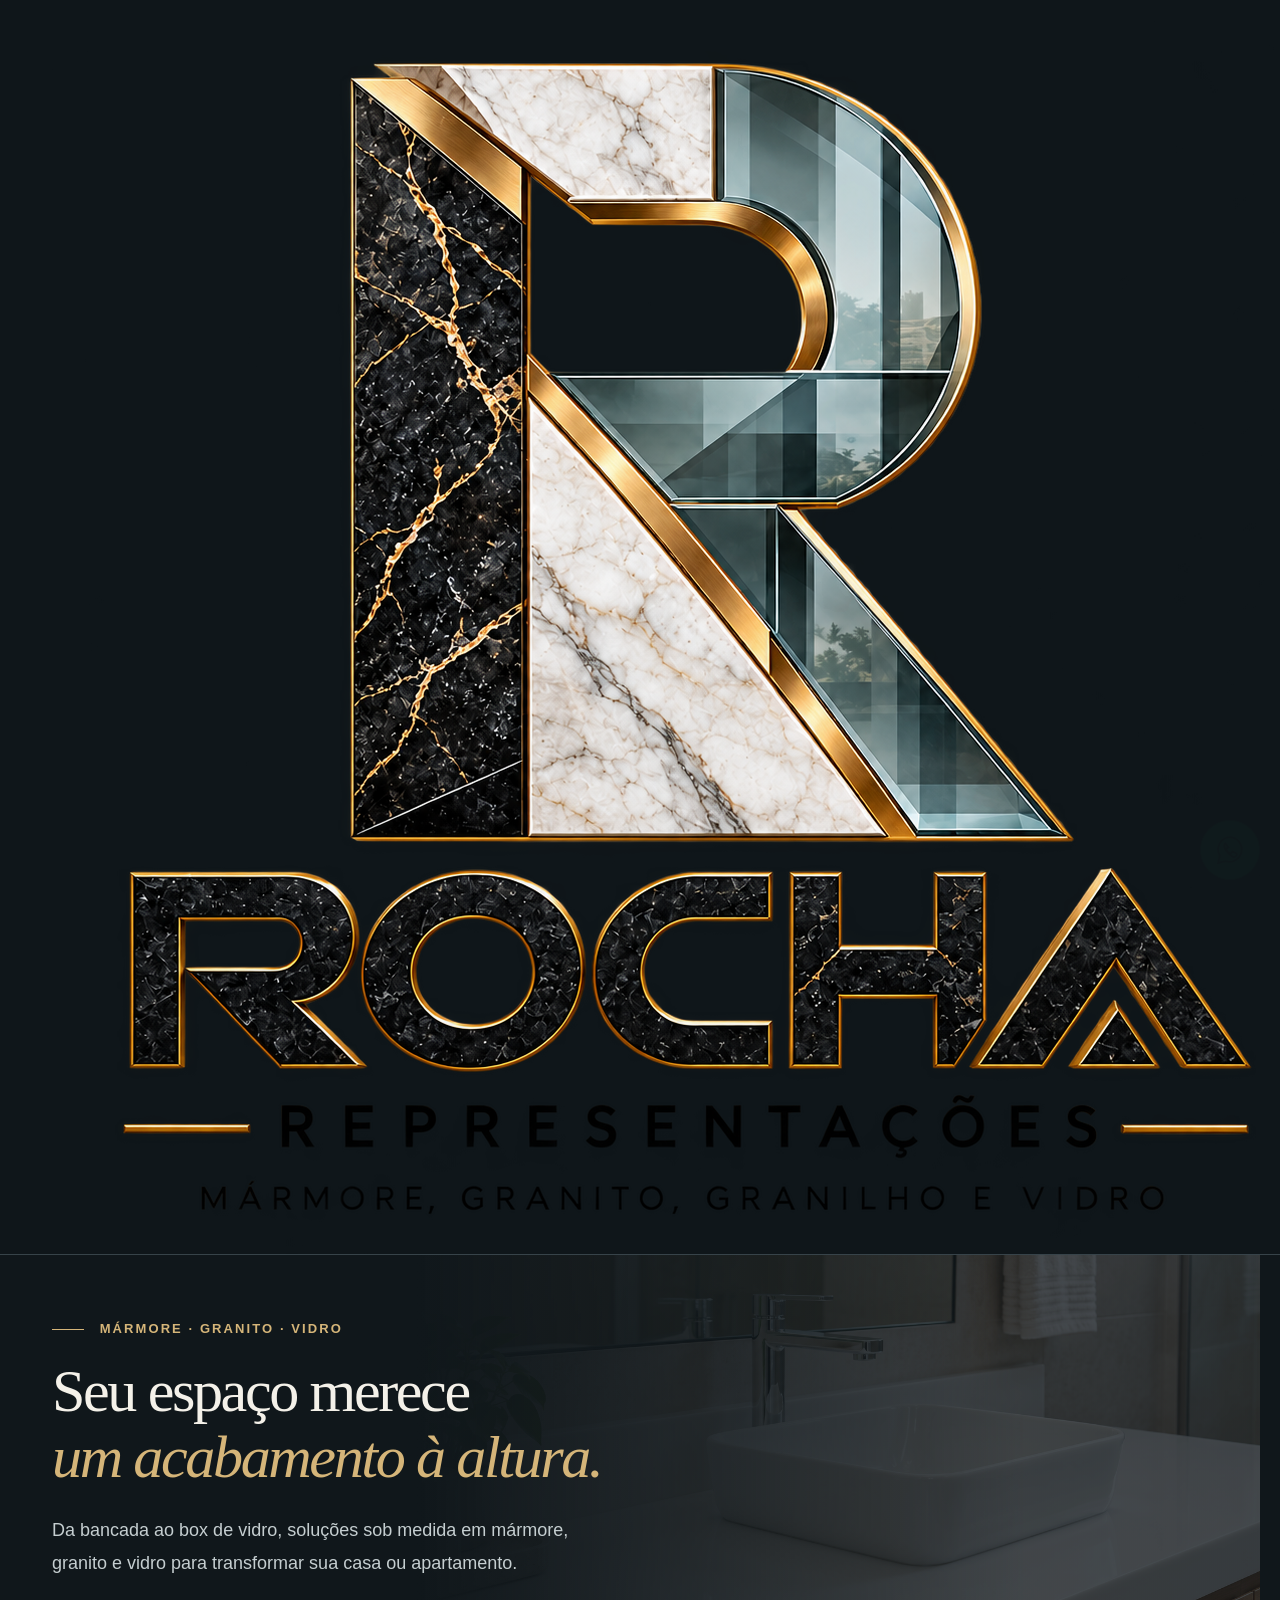
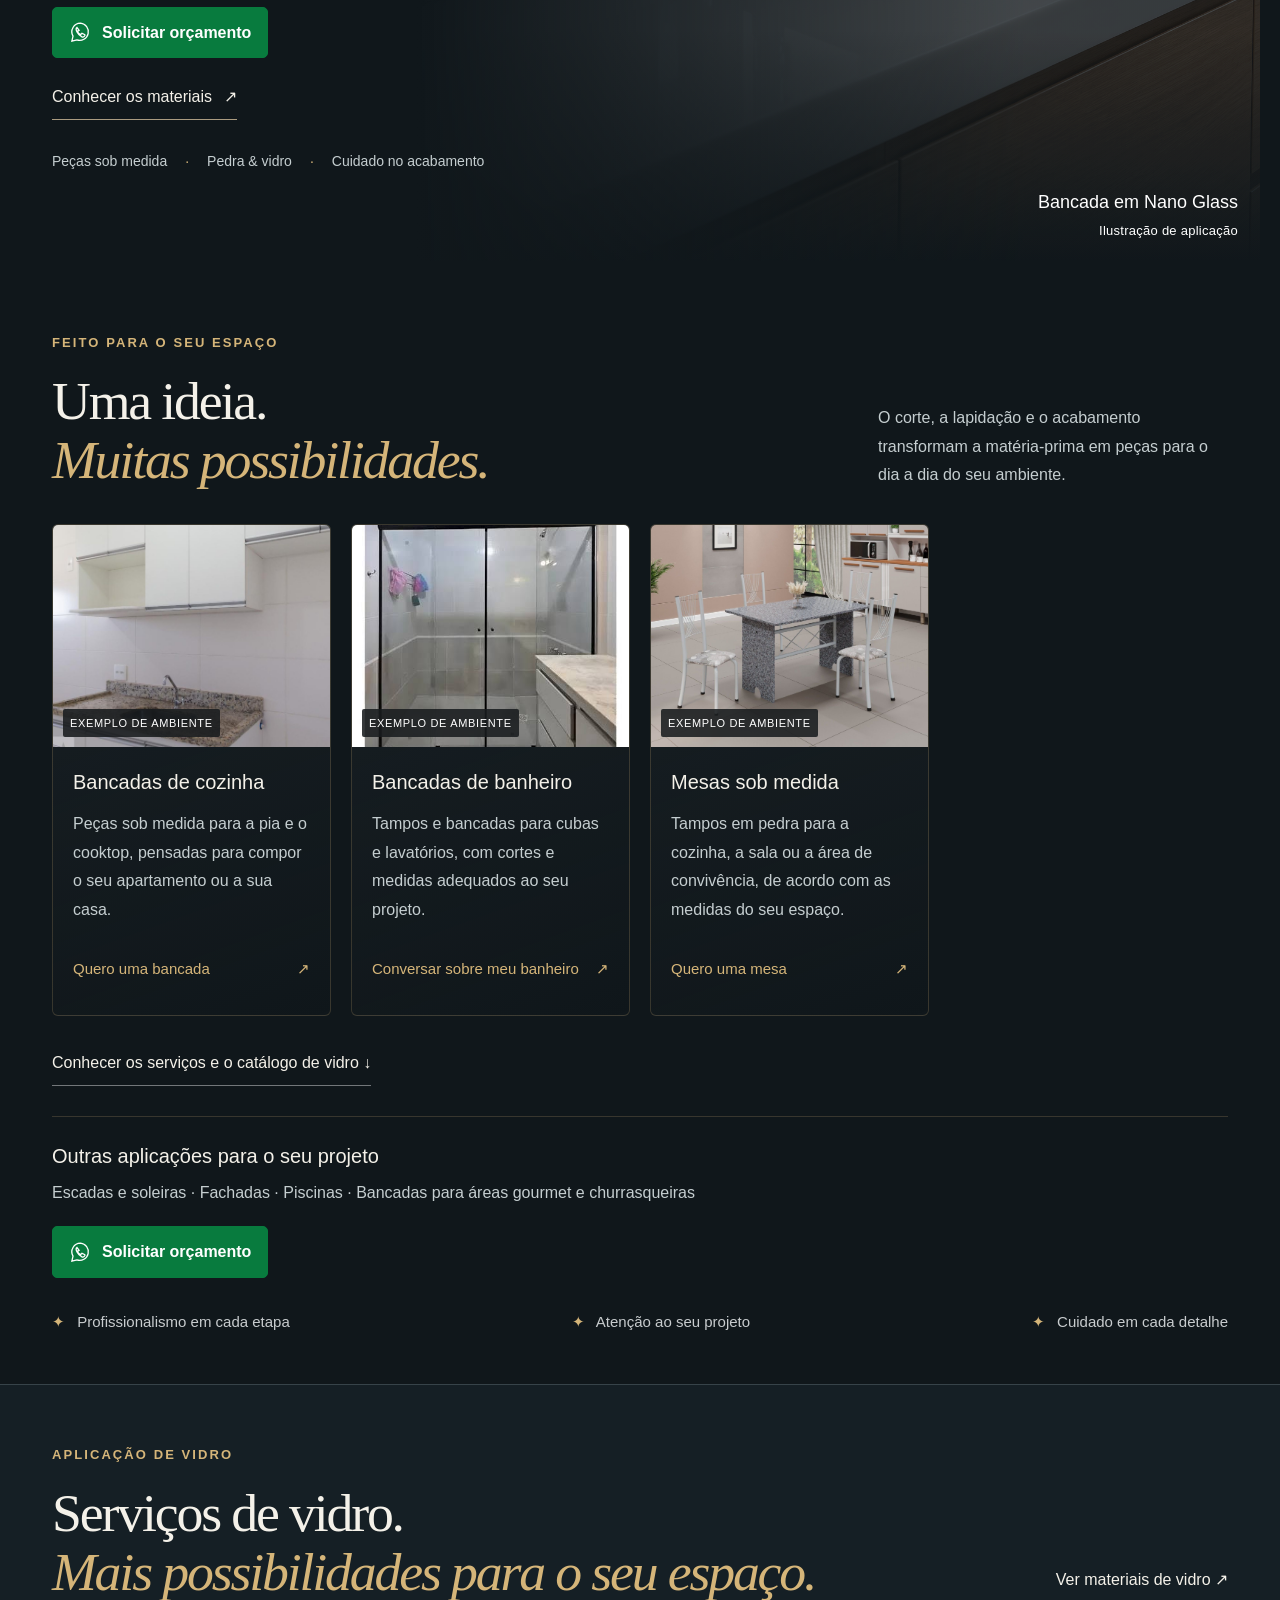
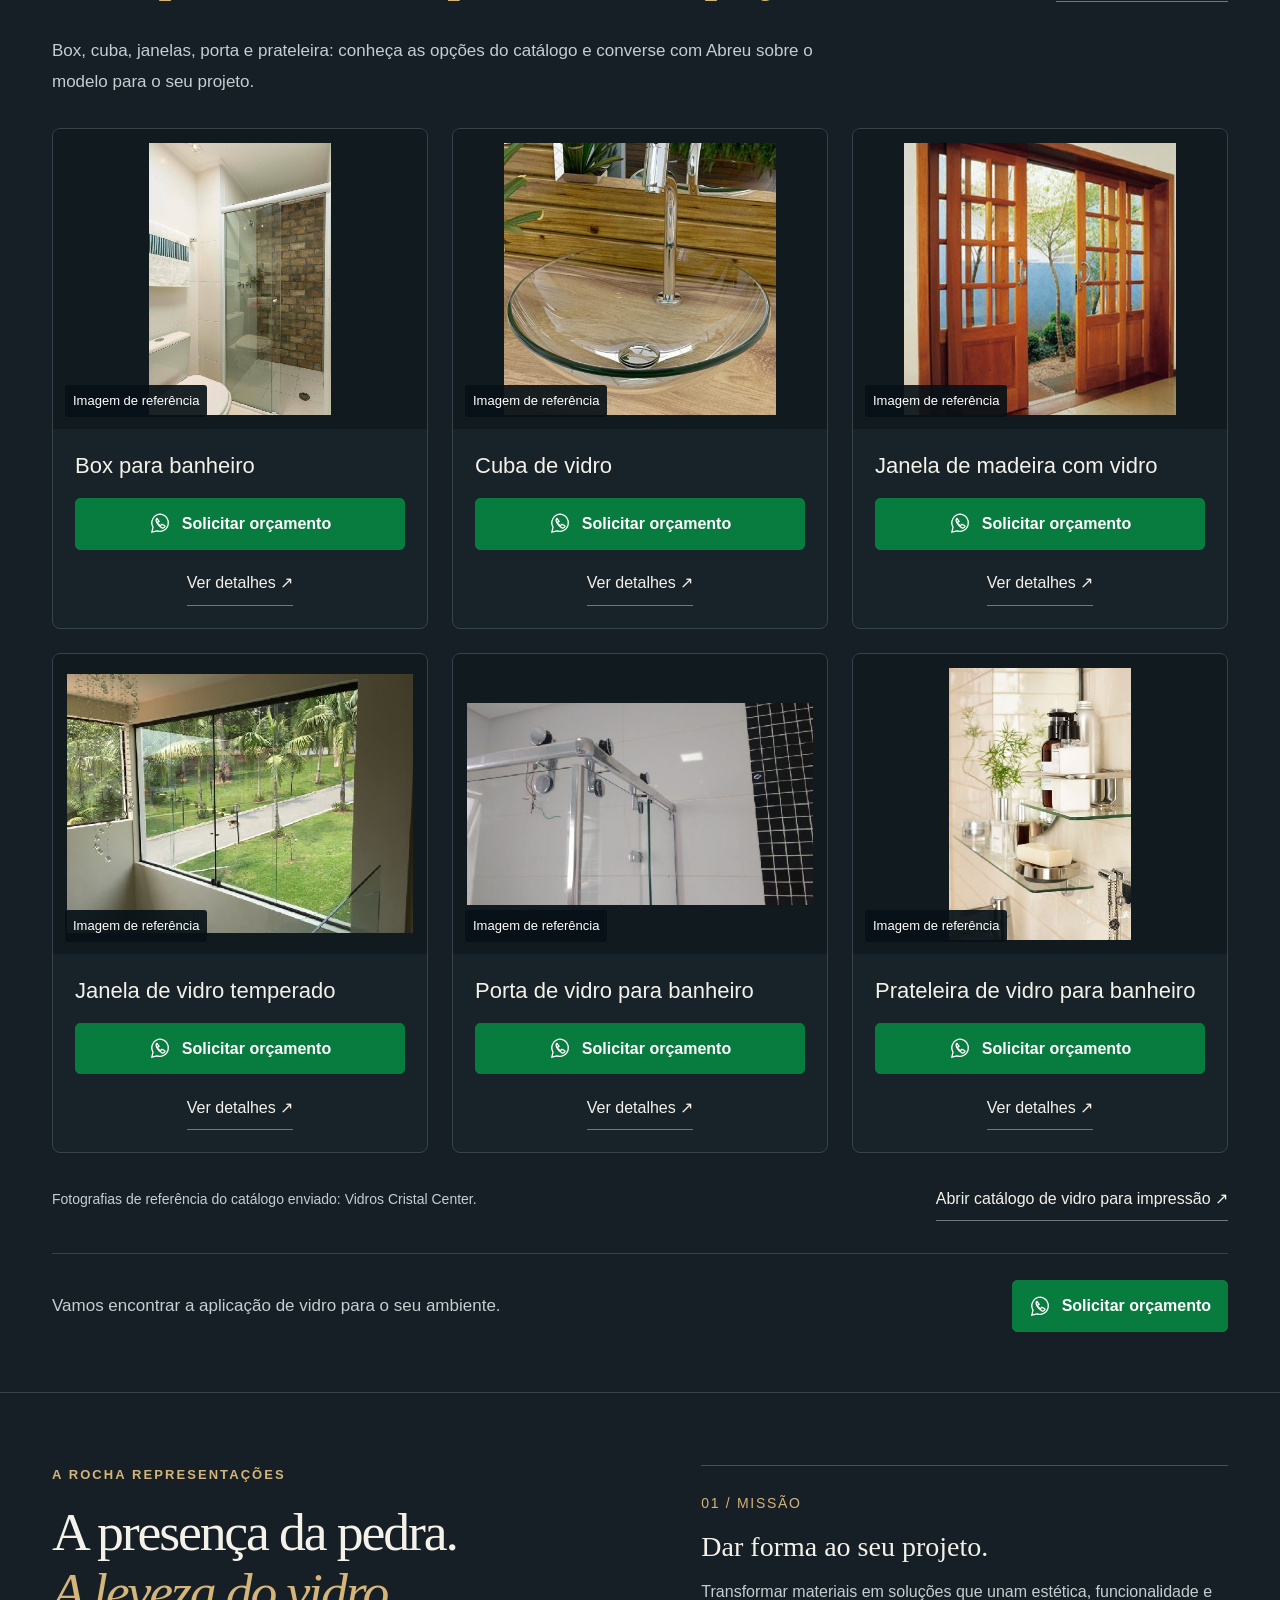
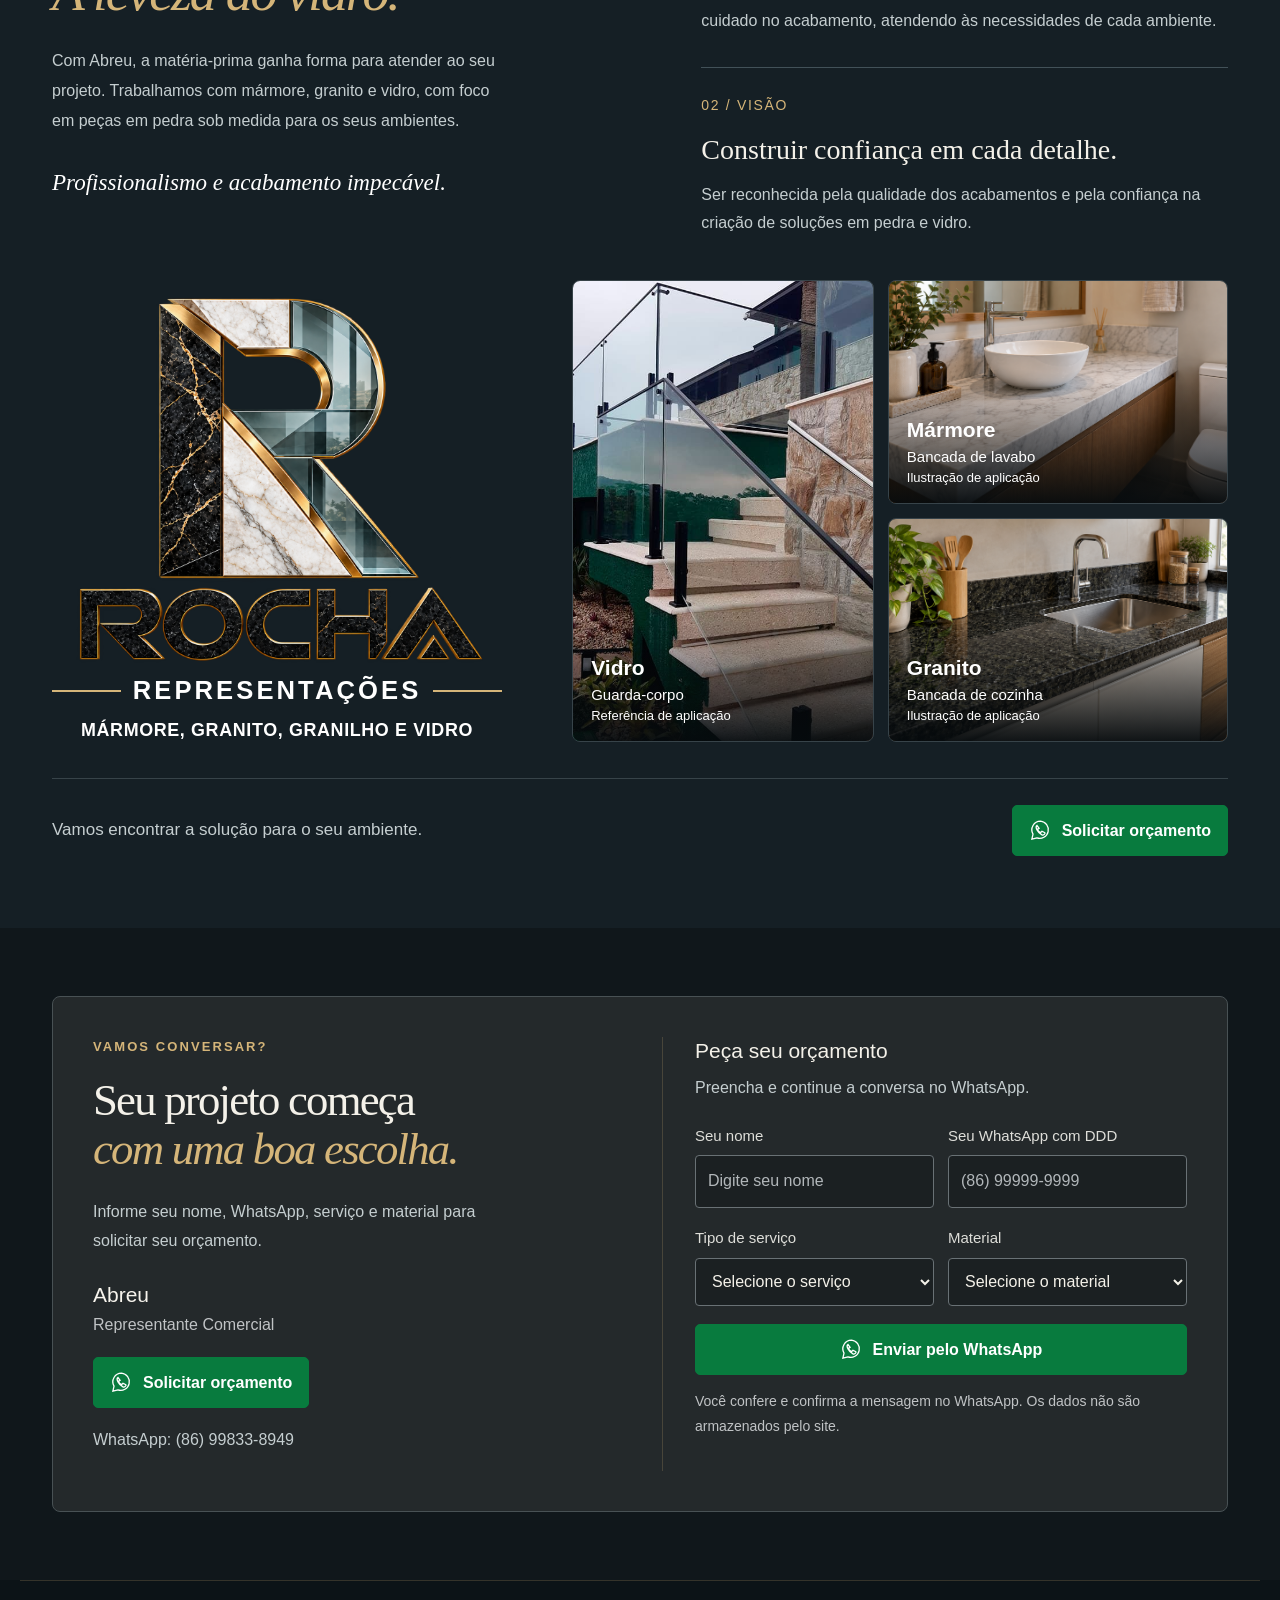
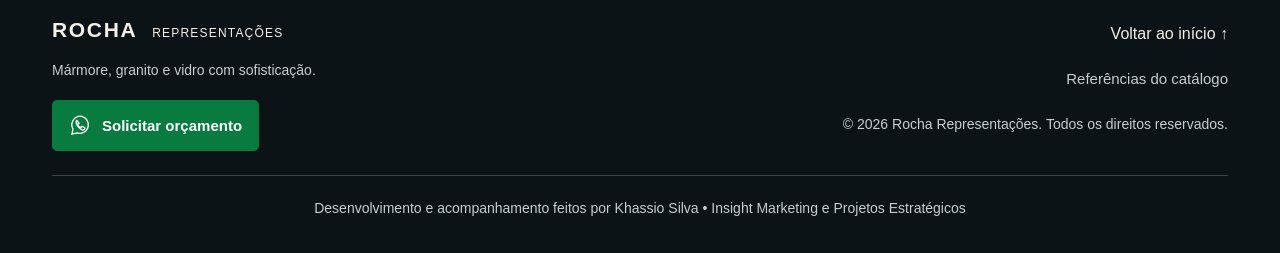
==== commit bacebead: "Fix Rocha header logo rendering and retain Nano Glass hero" ====
--- a/index.html
+++ b/index.html
@@ -11,7 +11,7 @@
   <meta property="og:type" content="website">
   <title>Rocha Representações | Seu espaço merece um acabamento à altura</title>
   <link rel="icon" href="assets/rocha-logo-transparente.png?v=010" type="image/png">
-  <link rel="stylesheet" href="styles.css?v=010">
+  <link rel="stylesheet" href="styles.css?v=013">
   <script src="catalog-data.js" defer></script>
   <script src="app.js" defer></script>
 </head>
@@ -19,10 +19,7 @@
   <a class="skip-link" href="#conteudo">Ir para o conteúdo</a>
   <header class="site-header">
     <div class="container header-inner">
-      <a class="brand" href="#inicio" aria-label="Rocha Representações, início">
-        <span class="brand-symbol" aria-hidden="true"><img src="assets/rocha-logo-transparente.png?v=010" width="1254" height="1254" alt="" decoding="async"></span>
-        <span class="brand-name"><span class="brand-word" aria-hidden="true"><img src="assets/rocha-logo-transparente.png?v=010" width="1254" height="1254" alt="" decoding="async"></span><span class="brand-caption">REPRESENTAÇÕES</span></span>
-      </a>
+      <a class="brand brand-rocha-fixed" href="#inicio" aria-label="Rocha Representações, início"><img class="brand-rocha-logo" src="assets/rocha-logo-transparente.png?v=013" alt="Rocha Representações" width="1254" height="1254"></a>
       <button type="button" class="menu-toggle" aria-controls="navigation" aria-expanded="false" aria-label="Abrir menu"><span></span><span></span></button>
       <nav id="navigation" aria-label="Menu principal">
         <a href="materiais.html">Materiais</a><a href="#servicos">Serviços</a><a href="#servicos-vidro">Vidros</a><a href="#sobre">A Rocha</a>
@@ -45,7 +42,7 @@
         <div class="hero-notes"><span>Peças sob medida</span><span>Pedra &amp; vidro</span><span>Cuidado no acabamento</span></div>
       </div>
       <figure class="hero-figure hero-application">
-        <img src="assets/aplicacao-nanoglass.png?v=010" width="1536" height="1024" fetchpriority="high" decoding="async" alt="Ilustração de uma bancada branca em Nano Glass aplicada em banheiro com cuba de apoio">
+        <img src="assets/aplicacao-nanoglass.png?v=013" width="1536" height="1024" fetchpriority="high" decoding="async" alt="Ilustração de uma bancada branca em Nano Glass aplicada em banheiro com cuba de apoio">
         <figcaption><strong>Bancada em Nano Glass</strong><span>Ilustração de aplicação</span></figcaption>
       </figure>
       </div>
@@ -58,7 +55,7 @@
         <article class="service has-photo"><figure class="service-photo"><img src="assets/cozinha-simples.jpg" width="1200" height="1200" loading="lazy" alt="Exemplo de bancada de cozinha de apartamento com pia" decoding="async"><figcaption>EXEMPLO DE AMBIENTE</figcaption></figure><h3>Bancadas de cozinha</h3><p>Peças sob medida para a pia e o cooktop, pensadas para compor o seu apartamento ou a sua casa.</p><a data-whatsapp data-service="Bancada de cozinha" href="https://wa.me/5586998338949?text=Ol%C3%A1%2C%20Abreu!%20Vim%20pelo%20site%20da%20Rocha%20Representa%C3%A7%C3%B5es%20e%20gostaria%20de%20solicitar%20um%20or%C3%A7amento.%0ATipo%20de%20servi%C3%A7o%3A%20Bancada%20de%20cozinha" target="_blank" rel="noopener noreferrer">Quero uma bancada <span aria-hidden="true">↗</span></a></article>
         <article class="service has-photo"><figure class="service-photo"><img src="assets/vidro-box-preto.jpg" width="800" height="600" loading="lazy" alt="Referência de banheiro com bancada e box de vidro" decoding="async"><figcaption>EXEMPLO DE AMBIENTE</figcaption></figure><h3>Bancadas de banheiro</h3><p>Tampos e bancadas para cubas e lavatórios, com cortes e medidas adequados ao seu projeto.</p><a data-whatsapp data-service="Bancada de banheiro" href="https://wa.me/5586998338949?text=Ol%C3%A1%2C%20Abreu!%20Vim%20pelo%20site%20da%20Rocha%20Representa%C3%A7%C3%B5es%20e%20gostaria%20de%20solicitar%20um%20or%C3%A7amento.%0ATipo%20de%20servi%C3%A7o%3A%20Bancada%20de%20banheiro" target="_blank" rel="noopener noreferrer">Conversar sobre meu banheiro <span aria-hidden="true">↗</span></a></article>
         <article class="service has-photo"><figure class="service-photo"><img src="assets/mesa-simples.jpg" width="800" height="600" loading="lazy" alt="Exemplo de mesa compacta com tampo em granito e quatro cadeiras" decoding="async"><figcaption>EXEMPLO DE AMBIENTE</figcaption></figure><h3>Mesas sob medida</h3><p>Tampos em pedra para a cozinha, a sala ou a área de convivência, de acordo com as medidas do seu espaço.</p><a data-whatsapp data-service="Mesa" href="https://wa.me/5586998338949?text=Ol%C3%A1%2C%20Abreu!%20Vim%20pelo%20site%20da%20Rocha%20Representa%C3%A7%C3%B5es%20e%20gostaria%20de%20solicitar%20um%20or%C3%A7amento.%0ATipo%20de%20servi%C3%A7o%3A%20Mesa" target="_blank" rel="noopener noreferrer">Quero uma mesa <span aria-hidden="true">↗</span></a></article>
-        <article class="service service-glass"><span class="service-number">04</span><svg viewBox="0 0 100 70" aria-hidden="true"><path d="M26 7h48v56H26zM35 7v56m30-49L43 36m22-10L43 48m-7 8h4"/></svg><h3>Soluções em vidro</h3><p>A leveza do vidro também faz parte da Rocha. Conte sua ideia e conheça as possibilidades para o seu ambiente.</p><a data-whatsapp data-service="Vidro" href="https://wa.me/5586998338949?text=Ol%C3%A1%2C%20Abreu!%20Vim%20pelo%20site%20da%20Rocha%20Representa%C3%A7%C3%B5es%20e%20gostaria%20de%20solicitar%20um%20or%C3%A7amento.%0ATipo%20de%20servi%C3%A7o%3A%20Vidro" target="_blank" rel="noopener noreferrer">Solicitar orçamento <span aria-hidden="true">↗</span></a></article>
+        
       </div>
       <p class="services-glass-shortcut"><a class="text-link" href="#servicos-vidro">Conhecer os serviços e o catálogo de vidro ↓</a></p><div class="other-services"><h3>Outras aplicações para o seu projeto</h3><p>Escadas e soleiras · Fachadas · Piscinas · Bancadas para áreas gourmet e churrasqueiras</p><a class="button button-whatsapp" data-whatsapp data-service="Outras aplicações em pedra" href="https://wa.me/5586998338949?text=Ol%C3%A1%2C%20Abreu!%20Vim%20pelo%20site%20da%20Rocha%20Representa%C3%A7%C3%B5es%20e%20gostaria%20de%20solicitar%20um%20or%C3%A7amento.%0ATipo%20de%20servi%C3%A7o%3A%20Outras%20aplica%C3%A7%C3%B5es%20em%20pedra" target="_blank" rel="noopener noreferrer"><svg class="whatsapp-icon" viewBox="0 0 32 32" aria-hidden="true"><path d="M16 3a12 12 0 0 0-10.4 18L4 28l7-1.7A12 12 0 1 0 16 3Z"/><path d="M11 9c-3 2 1 10 7 13 2 1 5-1 4-3l-4-2-2 2c-2-1-4-3-4-5l2-1-3-4Z"/></svg>Solicitar orçamento</a></div>
       <div class="attributes"><span><i aria-hidden="true">✦</i> Profissionalismo em cada etapa</span><span><i aria-hidden="true">✦</i> Atenção ao seu projeto</span><span><i aria-hidden="true">✦</i> Cuidado em cada detalhe</span></div>
--- a/styles.css
+++ b/styles.css
@@ -635,3 +635,33 @@
   .imported-highlight { padding: 26px 22px; }
   .hero-application > figcaption { right: 18px; bottom: 18px; }
 }
+
+/* Ajuste 013: logomarca mais visível no cabeçalho */
+@media (min-width: 961px) {
+  :root { --header-height: 124px; }
+  .brand { gap: 16px; }
+  .brand-symbol { width: 92px; height: 101px; }
+  .brand-name { width: 290px; }
+  .brand-caption { font-size: 18px; letter-spacing: .16em; }
+  .site-header nav { gap: 16px; }
+}
+@media (max-width: 960px) {
+  .brand { gap: 9px; }
+  .brand-symbol { width: 62px; height: 68px; }
+  .brand-name { width: min(48vw, 235px); }
+  .brand-caption { font-size: 13px; letter-spacing: .1em; }
+}
+@media (max-width: 420px) {
+  .brand-symbol { width: 53px; height: 58px; }
+  .brand-name { width: min(48vw, 185px); }
+  .brand-caption { font-size: 11px; }
+}
+
+/* Rocha — correção de visibilidade da marca no cabeçalho (013) */
+:root { --header-height: 124px; }
+.brand { gap: 15px; }
+.brand-symbol { width: 92px; height: 100px; }
+.brand-name { width: 285px; }
+.brand-caption { font-size: 18px; letter-spacing: .16em; }
+@media (max-width: 900px) { :root { --header-height: 102px; } .brand-symbol { width: 72px; height: 80px; } .brand-name { width: 205px; } .brand-caption { font-size: 14px; } }
+@media (max-width: 480px) { .brand { gap: 8px; } .brand-symbol { width: 58px; height: 66px; } .brand-name { width: 155px; } .brand-caption { font-size: 11px; letter-spacing: .1em; } }
